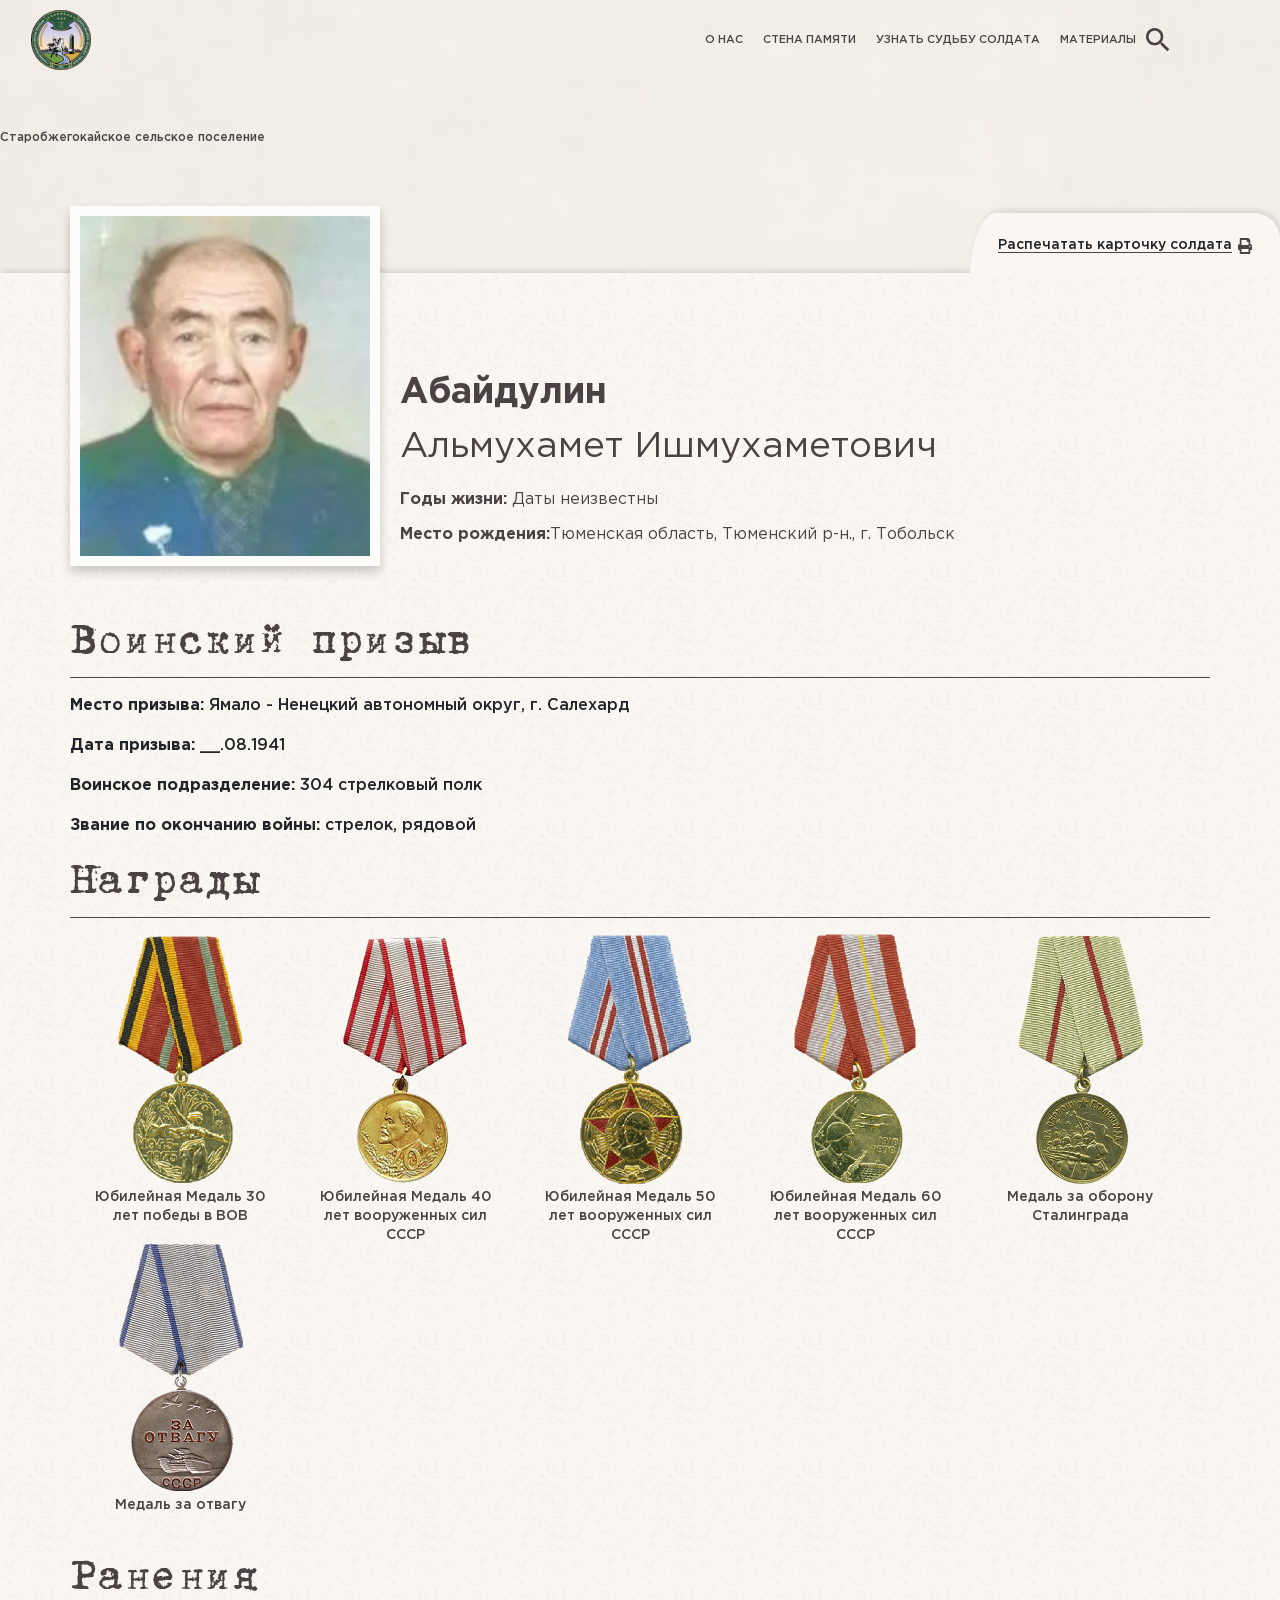
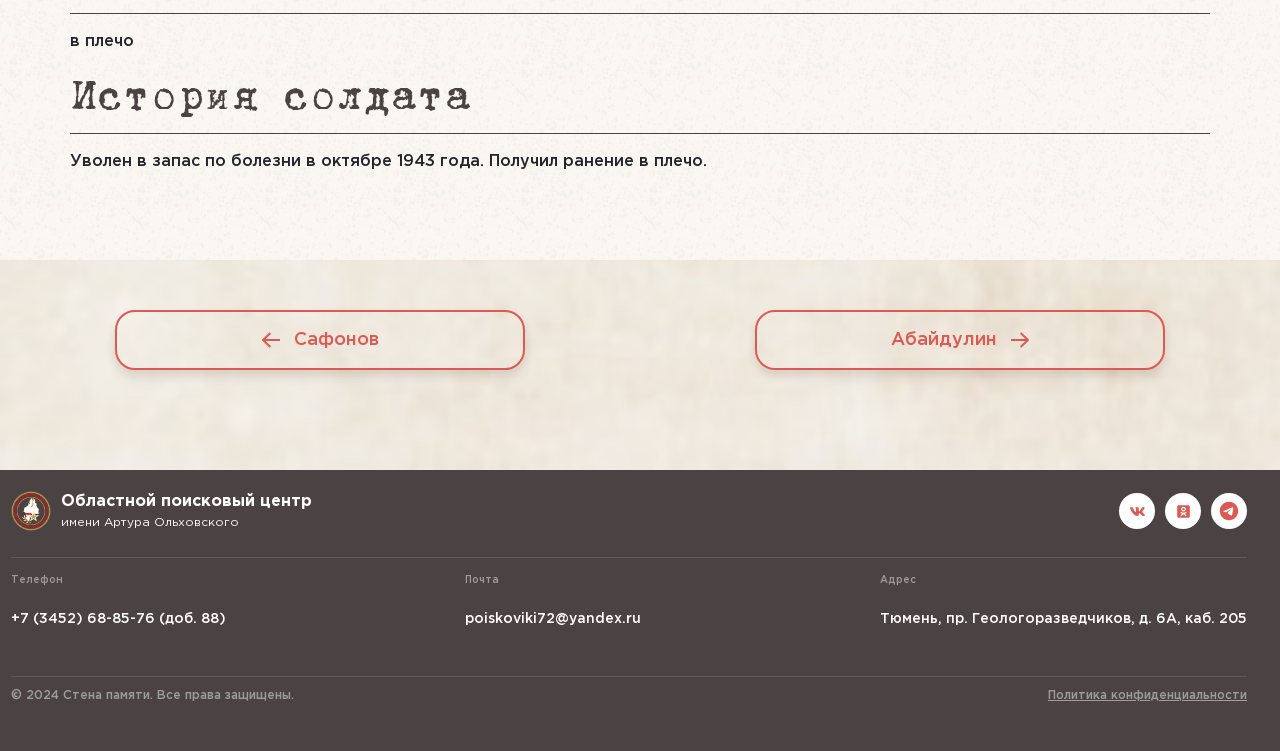
==== card-page.html @ 018772bf "initial deploy" ====
<!DOCTYPE html>
<html class="no-js" lang="ru">
  <head>
    <meta charset="utf-8" />
    <meta
      name="viewport"
      content="width=device-width,initial-scale=1,maximum-scale=1,user-scalable=no"
    />
    <meta http-equiv="X-UA-Compatible" content="IE=edge,chrome=1" />
    <meta name="apple-mobile-web-app-capable" content="yes" />
    <title>Фотографии участника ВОВ Абайдулин Альмухамет Ишмухаметович</title>

    <link
      href="css/page_c1488d7d4077194996b75b1bf62d54ab_v1.css"
      type="text/css"
      rel="stylesheet"
    />
    <link
      href="css/template_d30ebb7cc8a63ead2b6ced524c36282f_v1.css"
      type="text/css"
      data-template-style="true"
      rel="stylesheet"
    />
    <script src="js/core.js"></script>
    <script src="js/template_77859ab797856cd4edbd5aec236d5476_v1.js"></script>
  </head>
  <body>
    <div class="detail-pers">
      <header class="main-header">
        <div class="container">
          <div class="main-header__container h-100">
            <div class="row d-flex align-items-center h-100 bar-header">
              <a href="/" class="link-logo">
                <div
                  class="logo d-flex justify-content-between align-items-center"
                >
                <img src="images/logo.jpg" alt="" />
                </div>
              </a>

              <div
                class="menu-pads position-relative d-flex align-items-center"
              >
                <div class="mmmenu">
                  <aside class="d-inline-block position-relative menu-item">
                    <a href="#" class="href-menu">О нас</a>

                    <div class="menu-drop">
                      <a href="#" class="menu-drop__item">Направления работы</a>

                      <a href="#" class="menu-drop__item"
                        >История поискового продвижения</a
                      >

                      <a href="#" class="menu-drop__item">Поисковые отряды</a>

                      <a href="#" class="menu-drop__item">Новости</a>

                      <a href="#" class="menu-drop__item">Контакты</a>
                    </div>
                  </aside>

                  <a href="#" class="href-menu selected">Стена памяти</a>

                  <aside class="d-inline-block position-relative menu-item">
                    <a href="#" class="href-menu">узнать судьбу солдата</a>

                    <div class="menu-drop">
                      <a href="#" class="menu-drop__item"
                        >Алгоритм поиска информации</a
                      >

                      <a href="#" class="menu-drop__item"
                        >Оставить заявку на уточнение судьбы</a
                      >

                      <a href="#" class="menu-drop__item">Ресурсы для поиска</a>
                    </div>
                  </aside>

                  <a href="#" class="href-menu">материалы</a>
                </div>

                <div id="title-search">
                  <form action="/search/index.php" class="search">
                    <input
                      id="title-search-input"
                      class="search-input"
                      placeholder="Поиск по сайту..."
                      type="text"
                      name="q"
                      value=""
                      size="40"
                      maxlength="50"
                      autocomplete="off"
                    />

                    <svg
                      width="24"
                      height="24"
                      id="search-svg"
                      viewBox="0 0 24 24"
                      fill="none"
                      xmlns="http://www.w3.org/2000/svg"
                    >
                      <path
                        d="M16.6667 14.6667H15.6133L15.24 14.3067C16.5467 12.7867 17.3333 10.8133 17.3333 8.66667C17.3333 3.88 13.4533 0 8.66667 0C3.88 0 0 3.88 0 8.66667C0 13.4533 3.88 17.3333 8.66667 17.3333C10.8133 17.3333 12.7867 16.5467 14.3067 15.24L14.6667 15.6133V16.6667L21.3333 23.32L23.32 21.3333L16.6667 14.6667ZM8.66667 14.6667C5.34667 14.6667 2.66667 11.9867 2.66667 8.66667C2.66667 5.34667 5.34667 2.66667 8.66667 2.66667C11.9867 2.66667 14.6667 5.34667 14.6667 8.66667C14.6667 11.9867 11.9867 14.6667 8.66667 14.6667Z"
                        fill="#4B4343"
                      ></path>
                    </svg>
                  </form>
                </div>
                <script>
                  $("#search-svg").on("click", function () {
                    setTimeout(function () {
                      if ($("input#title-search-input").hasClass("active")) {
                        $(".mmmenu").css("visibility", "hidden");
                      } else {
                        $(".mmmenu").css("visibility", "visible");
                      }
                      $("input#title-search-input").focus();
                    }, 200);
                  });
                  BX.ready(function () {
                    new JCTitleSearch({
                      AJAX_PAGE: "/photoarchive/",
                      CONTAINER_ID: "title-search",
                      INPUT_ID: "title-search-input",
                      MIN_QUERY_LEN: 2,
                    });
                  });
                </script>

                <button class="navigation__toggle" type="button"></button>
              </div>
            </div>
          </div>

          <ul id="mobile_menu">
            <li class="menu_item menu_item_parent">
              <p class="menu_item_link">
                О нас
                <span class="menu_item_arrow"></span>
              </p>

              <ul class="submenu">
                <li class="menu_item">
                  <a href="#" class="menu_item_link">Направления работы</a>
                </li>

                <li class="menu_item">
                  <a href="#" class="menu_item_link"
                    >История поискового продвижения</a
                  >
                </li>

                <li class="menu_item">
                  <a href="#" class="menu_item_link">Поисковые отряды</a>
                </li>

                <li class="menu_item">
                  <a href="#" class="menu_item_link">Новости</a>
                </li>

                <li class="menu_item">
                  <a href="#" class="menu_item_link">Контакты</a>
                </li>
              </ul>
            </li>

            <li class="menu_item">
              <a href="3" class="menu_item_link">Стена памяти</a>
            </li>

            <li class="menu_item menu_item_parent">
              <p class="menu_item_link">
                узнать судьбу солдата
                <span class="menu_item_arrow"></span>
              </p>

              <ul class="submenu">
                <li class="menu_item">
                  <a href="#" class="menu_item_link"
                    >Алгоритм поиска информации</a
                  >
                </li>

                <li class="menu_item">
                  <a href="#" class="menu_item_link"
                    >Оставить заявку на уточнение судьбы</a
                  >
                </li>

                <li class="menu_item">
                  <a href="#" class="menu_item_link">Ресурсы для поиска</a>
                </li>
              </ul>
            </li>

            <li class="menu_item">
              <a href="#" class="menu_item_link">материалы</a>
            </li>
          </ul>
        </div>
      </header>
      <div class="container">
        <div
          class="bx-breadcrumb"
          itemprop="http://schema.org/breadcrumb"
          itemscope=""
          itemtype="http://schema.org/BreadcrumbList"
        >
          <div
            class="bx-breadcrumb-item"
            id="bx_breadcrumb_0"
            itemprop="itemListElement"
            itemscope=""
            itemtype="http://schema.org/ListItem"
          >
          <span itemprop="name">Старобжегокайское сельское поселение</span>
            <meta itemprop="position" content="1" />
          </div>
      
          <div style="clear: both"></div>
        </div>
      </div>

      <style>
        .detail-pers-list__img {
          -webkit-background-size: cover !important;
          -o-background-size: cover !important;
          background-size: cover !important;
        }
      </style>

      <div class="detail-pers-list">
        <div class="container detail-pers-list__container">
          <div class="detail-pers__tabs" onclick="window.print();">
            <span style="border-bottom: 1px solid #4b4343"
              >Распечатать карточку солдата
            </span>
            &ensp;
            <svg
              width="14"
              height="16"
              viewBox="0 0 14 16"
              fill="none"
              xmlns="http://www.w3.org/2000/svg"
            >
              <path
                d="M12.25 6V2.41406C12.25 2.14875 12.1579 1.89469 11.9938 1.70688L10.7562 0.292812C10.5921 0.105312 10.3696 0 10.1374 0H2.625C2.14184 0 1.75 0.447813 1.75 1V6C0.783398 6 0 6.89531 0 8V11.5C0 11.7762 0.195781 12 0.4375 12H1.75V15C1.75 15.5522 2.14184 16 2.625 16H11.375C11.8582 16 12.25 15.5522 12.25 15V12H13.5625C13.8042 12 14 11.7762 14 11.5V8C14 6.89531 13.2166 6 12.25 6ZM10.5 14H3.5V11H10.5V14ZM10.5 7H3.5V2H8.75V3.5C8.75 3.77625 8.94578 4 9.1875 4H10.5V7ZM11.8125 9.25C11.4502 9.25 11.1562 8.91406 11.1562 8.5C11.1562 8.08562 11.4502 7.75 11.8125 7.75C12.1748 7.75 12.4688 8.08562 12.4688 8.5C12.4688 8.91406 12.1748 9.25 11.8125 9.25Z"
                fill="#4B4343"
              ></path>
            </svg>
          </div>
          <div class="news-detail">
            <div class="d-flex mb-5">
              <div
                class="detail-pers-list__img"
                style="
                  background: url(images/f8ddb30c08d9fbc3a152894c5f798b1ea8da9a01.webp)
                    no-repeat top center/cover;
                  display: block;
                "
              ></div>

              <div class="detail-pers-list__info">
                <span class="detail-pers-list__name">Абайдулин</span><br />
                <span class="detail-pers-list__name2">
                  Альмухамет Ишмухаметович
                </span>
                <p class="detail-pers-list__date mt-3 years-life">
                  <b>Годы жизни:</b>

                  Даты неизвестны
                </p>
                <p class="detail-pers-list__date mt-3 place-birth">
                  <b>Место рождения:</b>Тюменская область, Тюменский р-н., г.
                  Тобольск
                </p>
              </div>
            </div>
            <div id="detail-pers__alb"></div>

            <p class="detail-pers-list__title">Воинский призыв</p>
            <p>
              <b>Место призыва: </b>Ямало - Ненецкий автономный округ, г.
              Салехард
            </p>
            <p><b>Дата призыва: </b>__.08.1941</p>
            <p><b>Воинское подразделение: </b>304 стрелковый полк</p>
            <p><b>Звание по окончанию войны: </b>стрелок, рядовой</p>

            <p data-medal2="" class="detail-pers-list__title">Награды</p>
            <div
              class="detail-pers-list__medal"
              data-medal-name="Юбилейная Медаль 30 лет победы в ВОВ"
              data-medal-xmlid="V_9"
            >
              <div class="b-medal-block">
                <img
                  src="images/V_9.png"
                  alt="Юбилейная Медаль 30 лет победы в ВОВ"
                  title="Юбилейная Медаль 30 лет победы в ВОВ"
                  class="b-medal-image"
                />
              </div>
              <div class="b-medal-title">
                Юбилейная Медаль 30 лет победы в ВОВ
              </div>
            </div>
            <div
              class="detail-pers-list__medal"
              data-medal-name="Юбилейная Медаль 40 лет вооруженных сил СССР"
              data-medal-xmlid="V_11"
            >
              <div class="b-medal-block">
                <img
                  src="images/V_11.png"
                  alt="Юбилейная Медаль 40 лет вооруженных сил СССР"
                  title="Юбилейная Медаль 40 лет вооруженных сил СССР"
                  class="b-medal-image"
                />
              </div>
              <div class="b-medal-title">
                Юбилейная Медаль 40 лет вооруженных сил СССР
              </div>
            </div>
            <div
              class="detail-pers-list__medal"
              data-medal-name="Юбилейная Медаль 50 лет вооруженных сил СССР"
              data-medal-xmlid="V_13"
            >
              <div class="b-medal-block">
                <img
                  src="images/V_13.png"
                  alt="Юбилейная Медаль 50 лет вооруженных сил СССР"
                  title="Юбилейная Медаль 50 лет вооруженных сил СССР"
                  class="b-medal-image"
                />
              </div>
              <div class="b-medal-title">
                Юбилейная Медаль 50 лет вооруженных сил СССР
              </div>
            </div>
            <div
              class="detail-pers-list__medal"
              data-medal-name="Юбилейная Медаль 60 лет вооруженных сил СССР"
              data-medal-xmlid="V_15"
            >
              <div class="b-medal-block">
                <img
                  src="images/V_15.png"
                  alt="Юбилейная Медаль 60 лет вооруженных сил СССР"
                  title="Юбилейная Медаль 60 лет вооруженных сил СССР"
                  class="b-medal-image"
                />
              </div>
              <div class="b-medal-title">
                Юбилейная Медаль 60 лет вооруженных сил СССР
              </div>
            </div>
            <div
              class="detail-pers-list__medal"
              data-medal-name="Медаль за оборону Сталинграда"
              data-medal-xmlid="V_35"
            >
              <div class="b-medal-block">
                <img
                  src="images/V_35.png"
                  alt="Медаль за оборону Сталинграда"
                  title="Медаль за оборону Сталинграда"
                  class="b-medal-image"
                />
              </div>
              <div class="b-medal-title">Медаль за оборону Сталинграда</div>
            </div>
            <div
              class="detail-pers-list__medal"
              data-medal-name="Медаль за отвагу"
              data-medal-xmlid="V_40"
            >
              <div class="b-medal-block">
                <img
                  src="images/V_40.png"
                  alt="Медаль за отвагу"
                  title="Медаль за отвагу"
                  class="b-medal-image"
                />
              </div>
              <div class="b-medal-title">Медаль за отвагу</div>
            </div>

            <p class="detail-pers-list__title">Ранения</p>
            <p>в плечо</p>

            <p class="detail-pers-list__title">История солдата</p>
            <p>
              Уволен в запас по болезни в октябре 1943 года. Получил ранение в
              плечо.
            </p>
          </div>
        </div>
      </div>

      <div class="container arrow">
        <div class="d-flex justify-content-around arrow-wrapper">
          <a href="#" class="detail-pers__nav">
            <svg
              width="18"
              height="16"
              viewBox="0 0 18 16"
              fill="none"
              xmlns="http://www.w3.org/2000/svg"
            >
              <path
                d="M1 8.00577L0.312674 8.73212C0.113182 8.54335 0.000112534 8.28083 0 8.00618C-0.000112534 7.73153 0.11274 7.46893 0.312075 7.27999L1 8.00577ZM0.312075 7.27999L7.70338 0.274218L9.07923 1.72578L1.68793 8.73155L0.312075 7.27999ZM1.68733 7.27942L9.07863 14.2737L7.70398 15.7263L0.312674 8.73212L1.68733 7.27942ZM0.99966 7.00577L17.9997 7L18.0003 9L1.00034 9.00577L0.99966 7.00577Z"
                fill="#DC5A52"
              ></path>
            </svg>
            &ensp; Сафонов
          </a>
          <a href="#" class="detail-pers__nav">
            Абайдулин &ensp;
            <svg
              width="18"
              height="16"
              viewBox="0 0 18 16"
              fill="none"
              xmlns="http://www.w3.org/2000/svg"
            >
              <path
                d="M17 8.00577L17.6873 8.73212C17.8868 8.54335 17.9999 8.28083 18 8.00618C18.0001 7.73153 17.8873 7.46893 17.6879 7.27999L17 8.00577ZM17.6879 7.27999L10.2966 0.274218L8.92077 1.72578L16.3121 8.73155L17.6879 7.27999ZM16.3127 7.27942L8.92137 14.2737L10.296 15.7263L17.6873 8.73212L16.3127 7.27942ZM17.0003 7.00577L0.000339508 7L-0.000339508 9L16.9997 9.00577L17.0003 7.00577Z"
                fill="#DC5A52"
              ></path>
            </svg>
          </a>
        </div>
      </div>
    </div>

    <footer>
      <div class="footer__container">
        <div class="footer__top">
          <div class="footer__logo">
            <img src="images/logo_1.png" alt="Логотип" />
            <div class="footer__logo-text">
              <p class="footer__logo-title">Областной поисковый центр</p>
              <p class="footer__logo-subtitle">имени Артура Ольховского</p>
            </div>
          </div>
          <div class="footer__social">
            <div class="footer__social-item">
              <a href="#" target="_blank" class="social-link">
                <svg
                  width="15"
                  height="9"
                  viewBox="0 0 15 9"
                  fill="none"
                  xmlns="http://www.w3.org/2000/svg"
                >
                  <path
                    d="M12.4469 5.1425C12.2044 4.83625 12.2737 4.7 12.4469 4.42625C12.45 4.42313 14.4519 1.65688 14.6581 0.71875L14.6594 0.718125C14.7619 0.37625 14.6594 0.125 14.1637 0.125H12.5237C12.1062 0.125 11.9137 0.340625 11.8106 0.581875C11.8106 0.581875 10.9756 2.58063 9.79437 3.87625C9.41312 4.25063 9.23687 4.37063 9.02874 4.37063C8.92624 4.37063 8.76687 4.25063 8.76687 3.90875V0.718125C8.76687 0.308125 8.64999 0.125 8.30437 0.125H5.72562C5.46374 0.125 5.30812 0.31625 5.30812 0.494375C5.30812 0.883125 5.89874 0.9725 5.95999 2.06625V4.43938C5.95999 4.95938 5.86562 5.055 5.65624 5.055C5.09874 5.055 3.74562 3.04813 2.94374 0.75125C2.78187 0.305625 2.62374 0.125625 2.20312 0.125625H0.562492C0.0943673 0.125625 -7.62939e-06 0.34125 -7.62939e-06 0.5825C-7.62939e-06 1.00875 0.557492 3.12813 2.59249 5.92813C3.94874 7.83938 5.85874 8.875 7.59624 8.875C8.64062 8.875 8.76812 8.645 8.76812 8.24938C8.76812 6.42313 8.67374 6.25063 9.19687 6.25063C9.43937 6.25063 9.85687 6.37063 10.8319 7.2925C11.9462 8.38563 12.1294 8.875 12.7531 8.875H14.3931C14.8606 8.875 15.0975 8.645 14.9612 8.19125C14.6494 7.23688 12.5419 5.27375 12.4469 5.1425Z"
                    fill="#DC5A52"
                  ></path>
                </svg>
              </a>
            </div>
            <div class="footer__social-item">
              <a href="#" target="_blank" class="social-link">
                <svg
                  xmlns="http://www.w3.org/2000/svg"
                  viewBox="0 0 50 50"
                  width="15px"
                  height="15px"
                >
                  <path
                    d="M 9 4 C 6.24 4 4 6.24 4 9 L 4 41 C 4 43.76 6.24 46 9 46 L 41 46 C 43.76 46 46 43.76 46 41 L 46 9 C 46 6.24 43.76 4 41 4 L 9 4 z M 25 9 C 29.42 9 33 12.58 33 17 C 33 21.42 29.42 25 25 25 C 20.58 25 17 21.42 17 17 C 17 12.58 20.58 9 25 9 z M 25 13 A 4 4 0 0 0 21 17 A 4 4 0 0 0 25 21 A 4 4 0 0 0 29 17 A 4 4 0 0 0 25 13 z M 33 26.490234 C 33.63 26.490234 34.250625 26.789609 34.640625 27.349609 C 35.270625 28.249609 35.050625 29.500859 34.140625 30.130859 C 32.640625 31.180859 30.99 31.939922 29.25 32.419922 L 34.410156 37.589844 C 35.200156 38.369844 35.200156 39.630156 34.410156 40.410156 C 34.020156 40.800156 33.51 41 33 41 C 32.49 41 31.979844 40.800156 31.589844 40.410156 L 25 33.830078 L 18.410156 40.410156 C 18.020156 40.800156 17.51 41 17 41 C 16.49 41 15.979844 40.800156 15.589844 40.410156 C 14.799844 39.630156 14.799844 38.369844 15.589844 37.589844 L 20.75 32.419922 C 19.02 31.939922 17.369141 31.190625 15.869141 30.140625 C 14.969141 29.510625 14.739141 28.269375 15.369141 27.359375 C 15.759141 26.799375 16.379531 26.5 17.019531 26.5 C 17.409531 26.5 17.810156 26.619375 18.160156 26.859375 C 20.170156 28.259375 22.54 29 25 29 C 27.47 29 29.839375 28.259609 31.859375 26.849609 C 32.199375 26.609609 32.6 26.490234 33 26.490234 z"
                    fill="#DC5A52"
                  ></path>
                </svg>
              </a>
            </div>
            <div class="footer__social-item">
              <a href="3" target="_blank" class="social-link">
                <svg
                  xmlns="http://www.w3.org/2000/svg"
                  viewBox="0 0 50 50"
                  width="20px"
                  height="20px"
                >
                  <path
                    d="M25,2c12.703,0,23,10.297,23,23S37.703,48,25,48S2,37.703,2,25S12.297,2,25,2z M32.934,34.375	c0.423-1.298,2.405-14.234,2.65-16.783c0.074-0.772-0.17-1.285-0.648-1.514c-0.578-0.278-1.434-0.139-2.427,0.219	c-1.362,0.491-18.774,7.884-19.78,8.312c-0.954,0.405-1.856,0.847-1.856,1.487c0,0.45,0.267,0.703,1.003,0.966	c0.766,0.273,2.695,0.858,3.834,1.172c1.097,0.303,2.346,0.04,3.046-0.395c0.742-0.461,9.305-6.191,9.92-6.693	c0.614-0.502,1.104,0.141,0.602,0.644c-0.502,0.502-6.38,6.207-7.155,6.997c-0.941,0.959-0.273,1.953,0.358,2.351	c0.721,0.454,5.906,3.932,6.687,4.49c0.781,0.558,1.573,0.811,2.298,0.811C32.191,36.439,32.573,35.484,32.934,34.375z"
                    fill="#DC5A52"
                  ></path>
                </svg>
              </a>
            </div>
          </div>
        </div>

        <!-- Средняя строка -->
        <div class="footer__middle">
          <div class="footer__contact">
            <p class="footer__contact-title">Телефон</p>
            <p class="footer__contact-text">
              <a href="tel:+73452688576">+7 (3452) 68-85-76 (доб. 88)</a>
            </p>
          </div>
          <div class="footer__contact">
            <p class="footer__contact-title">Почта</p>
            <p class="footer__contact-text">
              <a href="mailto:poiskoviki72@yandex.ru">poiskoviki72@yandex.ru</a>
            </p>
          </div>
          <div class="footer__contact">
            <p class="footer__contact-title">Адрес</p>
            <p class="footer__contact-text">
              <a target="_blank" href="#"
                >Тюмень, пр. Геологоразведчиков, д. 6А, каб. 205</a
              >
            </p>
          </div>
        </div>

        <div class="footer__bottom">
          <p class="footer__bottom-item">
            © 2024 Стена памяти. Все права защищены.
          </p>
          <p class="footer__bottom-item">
            <a target="_blank" href="#">Политика конфиденциальности</a>
          </p>
        </div>
      </div>
    </footer>

    <script src="js/bootstrap-datetimepicker.js" charset="UTF-8"></script>
    <script src="js/lightgallery.min.js"></script>
    <script src="js/main.js"></script>
  </body>
</html>
---- css/page_c1488d7d4077194996b75b1bf62d54ab_v1.css ----
/* Start:/local/templates/ECHO-COMPANY/components/bitrix/breadcrumb/bread/style.css?1715795482730*/
.bx-breadcrumb {
	margin: 10px 0;
}
.bx-breadcrumb i {
	color: #b5bdc2;
	line-height: 13px;
	font-size: 12px;
	vertical-align: middle;
	margin-right: 5px;
}
.bx-breadcrumb .bx-breadcrumb-item {
	float: left;
	margin-bottom: 10px;
	white-space: nowrap;
	line-height: 13px;
	vertical-align: middle;
	margin-right: 10px;
}
.bx-breadcrumb .bx-breadcrumb-item span {
	font-size: 8px;
	line-height: 11px;
	color: #4B4343;
}

@media (min-width: 375px) {
	.bx-breadcrumb .bx-breadcrumb-item span {
		font-size: 10px;
	}
}

@media (min-width: 420px) {
	.bx-breadcrumb .bx-breadcrumb-item span {
		font-size: 12px;
	}
}

.bx-breadcrumb .bx-breadcrumb-item a {border-bottom: 1px solid #000000;}
.bx-breadcrumb .bx-breadcrumb-item a:hover {}

/* End */


/* Start:/local/templates/ECHO-COMPANY/components/bitrix/news.detail/detailphoto/style.css?17455997035082*/
.detail-pers-list {
	background-color: #FDFCFA!important;
	padding-top: 0px !important;
}

.detail-pers-list__img {
		min-width: 120px;
		height: 140px;
		margin-top: -54px;
		margin-right: 20px;
	}

.detail-pers-list__container {
	padding-top: 30px !important;
}

.detail-pers-list__date {
	font-weight: 400;
	font-size: 14px;
	line-height: 19px;
	color: #4B4343;
	/*margin-left: -140px;*/
}
.detail-pers-list__gal_img {
	height: 150px;
	object-fit: cover;
	margin-right: 20px;
	margin-bottom: 15px;
}

.detail-pers-list__name,
.detail-pers-list__name2{
	font-size: 18px;
	line-height: 27px;
}

.detail-pers-list__title {
	font-family: 'B52';
	font-size: 48px;
	line-height: 60px;
	color: #4B4343;
	/*margin-top: 70px;*/
	padding-bottom: 3px;
	border-bottom: 1px solid #4B4343;
}

.detail-pers-list__medal {
	display: inline-block;
	width: 190px;
	margin: 0 15px;
	font-size: 14px;
	line-height: 19px;
	text-align: center;
	color: #4B4343;
}

.detail-pers__tabs {
	position: absolute;
	right: 310px;
	top: -60px;
	background: #FBF6F2;
	box-shadow: 2px -3px 5px rgba(0, 0, 0, 0.1);
	width: 310px;
	height: 60px;
	border-radius: 30px/75px 30px 0 0;
	display: flex;
	justify-content: center;
	align-items: center;
	font-size: 14px;
	line-height: 13px;
	cursor: pointer;
}

.detail-pers__tabs:first-child {
	right: 0;
}
.detail-pers__tabs:hover span {
	border-bottom: none!important;
}

.detail-pers__nav {
	width: 100%;
	max-width: 410px;
	height: 60px;
	border: 2px solid #DC5A52;
	box-sizing: border-box;
	box-shadow: 0px 6px 10px rgba(80, 52, 41, 0.15);

	font-size: 18px;
	line-height: 17px;
	color: #DC5A52;

	display: flex;
	justify-content: center;
	align-items: center;

	margin-top: 50px;
}

.detail-pers__nav:hover {
	background-color: #FFFFFF55;
}

.detail-pers__tabs span {
	display: none;
}

.b-medal-title {
	height: 57px;
	display: grid;
	padding: 3px;
}
img.b-medal-image {
	max-width: 125px;
}

@media(max-width: 320px) {
	.detail-pers-list__img {
		width: 160px;
		height: auto;
	}
}

@media (min-width: 375px) {
	.detail-pers-list__name2 {
		/*margin-bottom: 35px;*/
		display: block;
	}
}

@media(max-width: 375px) {

	.detail-pers-list {
		position: relative;
	}
	.detail-pers-list__date {
		position: absolute;
		left: 15px;
		right: 15px;
	}
	.place-birth {
		padding: 20px 0;
	}

	.detail-pers-list .mb-5 {
		flex-direction: column;
	}
	.detail-pers-list__img {
		width: 100px;
		margin-bottom: 20px;
	}
	.detail-pers-list .mb-5 {
		margin-bottom: 100px !important;
	}
}

@media (max-width:380px) {
	#detail-pers__alb .detail-pers-list__gal_img {
		max-width: 250px;
	}
}

@media (max-width: 520px) {
	.detail-pers-list {
		padding-left: 0px !important;
	}
}

@media (max-width: 767px) {
	.detail-pers__tabs {
		padding-right: 10px;
	}
	.detail-pers-list__img {
		min-width: 157px;
		height: 194px;
	}
}

@media (max-width: 768px) {
	.detail-pers-list {
		padding: 20px 0;
	}
	.detail-pers-list {
		margin: 60px auto 0;
	}
	.detail-pers-list__title {
		font-size: 33px;
		/*line-height: 18px;*/
	}
	.arrow-wrapper {
		display: flex;
		flex-direction: column;
		align-items: center;
	}

}

@media (min-width: 768px) {
	.detail-pers-list__img {
		width: 221px;
		height: 256px;
		margin-top: -120px;
		border: 10px solid #FDFCFA;
		box-shadow: 0px 6px 10px rgba(0, 0, 0, 0.2);
		object-fit: cover;
	}
	.detail-pers-list__container {
		padding-top: 38px!important;
	}

	.detail-pers-list__gal_img {
		box-shadow: 0px 6px 10px rgba(0, 0, 0, 0.2);
	}

	.detail-pers-list__name2 {
		display: inline;
	}

	.detail-pers-list__date{
		margin-left: 0px;
	}

	.detail-pers__tabs {
		position: absolute;
		right: 227px;
		top: -60px;
		background: #FBF6F2;
		box-shadow: 2px -3px 5px rgba(0, 0, 0, 0.1);
		width: 225px;
		height: 60px;
		border-radius: 30px/75px 30px 0 0;
		display: flex;
		justify-content: center;
		align-items: center;
		font-size: 12px;
		line-height: 13px;
		cursor: pointer;
	}

	.detail-pers__tabs svg {
		width: 11px;
		height: 12px;
	}

	.detail-pers__tabs span {
		display: block;
		font-size: 12px;
	}

	.detail-pers__nav {
		width: 310px;
	}

	.arrow {
		padding: 0px!important;
	}

}

@media (max-width: 992px) {
	.detail-pers__tabs {
		width: 50px;
		top: -40px;
		height: 40px;
		right: 50px;
	}
	.detail-pers__tabs span {
		display: none;
	}
}

@media (min-width: 1024px) {
	.detail-pers-list__img {
		width: 310px;
		height: 360px;
		margin-top: -160px;
	}
	.detail-pers-list__container {
		padding-top: 93px !important;
	}

	.detail-pers-list__name {
		font-weight: bold;
		font-size: 36px;
		line-height: 54px;;
		color: #4B4343;
	}

	.detail-pers-list__name2 {
		font-weight: 400;
		font-size: 36px;
		line-height: 54px;
		color: #4B4343;
	}

	.detail-pers-list__date {
		font-size: 16px;
	}

	.detail-pers__tabs {
		right: 310px;
		width: 310px;
		height: 65px;
	}

	.detail-pers__tabs span {
		font-size: 14px;
	}

	.detail-pers__tabs svg {
		width: 14px;
		height: 16px;
	}

	.detail-pers__nav {
		width: 410px;
		border-radius: 20px;
	}
}

@media (max-width: 1365px) {

	.detail-pers-list {
		padding: 70px 0;
	}
}
















/* End */
/* /local/templates/ECHO-COMPANY/components/bitrix/breadcrumb/bread/style.css?1715795482730 */
/* /local/templates/ECHO-COMPANY/components/bitrix/news.detail/detailphoto/style.css?17455997035082 */
---- css/template_d30ebb7cc8a63ead2b6ced524c36282f_v1.css ----
/* Start:/local/templates/ECHO-COMPANY/css/bootstrap.min.css?1715795482140824*/
/*!
 * Bootstrap v4.1.3 (https://getbootstrap.com/)
 * Copyright 2011-2018 The Bootstrap Authors
 * Copyright 2011-2018 Twitter, Inc.
 * Licensed under MIT (https://github.com/twbs/bootstrap/blob/master/LICENSE)
 */:root{--blue:#007bff;--indigo:#6610f2;--purple:#6f42c1;--pink:#e83e8c;--red:#dc3545;--orange:#fd7e14;--yellow:#ffc107;--green:#28a745;--teal:#20c997;--cyan:#17a2b8;--white:#fff;--gray:#6c757d;--gray-dark:#343a40;--primary:#007bff;--secondary:#6c757d;--success:#28a745;--info:#17a2b8;--warning:#ffc107;--danger:#dc3545;--light:#f8f9fa;--dark:#343a40;--breakpoint-xs:0;--breakpoint-sm:576px;--breakpoint-md:768px;--breakpoint-lg:992px;--breakpoint-xl:1200px;--font-family-sans-serif:-apple-system,BlinkMacSystemFont,"Segoe UI",Roboto,"Helvetica Neue",Arial,sans-serif,"Apple Color Emoji","Segoe UI Emoji","Segoe UI Symbol","Noto Color Emoji";--font-family-monospace:SFMono-Regular,Menlo,Monaco,Consolas,"Liberation Mono","Courier New",monospace}*,::after,::before{box-sizing:border-box}html{font-family:sans-serif;line-height:1.15;-webkit-text-size-adjust:100%;-ms-text-size-adjust:100%;-ms-overflow-style:scrollbar;-webkit-tap-highlight-color:transparent}@-ms-viewport{width:device-width}article,aside,figcaption,figure,footer,header,hgroup,main,nav,section{display:block}body{margin:0;font-family:-apple-system,BlinkMacSystemFont,"Segoe UI",Roboto,"Helvetica Neue",Arial,sans-serif,"Apple Color Emoji","Segoe UI Emoji","Segoe UI Symbol","Noto Color Emoji";font-size:1rem;font-weight:400;line-height:1.5;color:#212529;text-align:left;background-color:#fff}[tabindex="-1"]:focus{outline:0!important}hr{box-sizing:content-box;height:0;overflow:visible}h1,h2,h3,h4,h5,h6{margin-top:0;margin-bottom:.5rem}p{margin-top:0;margin-bottom:1rem}abbr[data-original-title],abbr[title]{text-decoration:underline;-webkit-text-decoration:underline dotted;text-decoration:underline dotted;cursor:help;border-bottom:0}address{margin-bottom:1rem;font-style:normal;line-height:inherit}dl,ol,ul{margin-top:0;margin-bottom:1rem}ol ol,ol ul,ul ol,ul ul{margin-bottom:0}dt{font-weight:700}dd{margin-bottom:.5rem;margin-left:0}blockquote{margin:0 0 1rem}dfn{font-style:italic}b,strong{font-weight:bolder}small{font-size:80%}sub,sup{position:relative;font-size:75%;line-height:0;vertical-align:baseline}sub{bottom:-.25em}sup{top:-.5em}a{color:#007bff;text-decoration:none;background-color:transparent;-webkit-text-decoration-skip:objects}a:hover{}a:not([href]):not([tabindex]){color:inherit;text-decoration:none}a:not([href]):not([tabindex]):focus,a:not([href]):not([tabindex]):hover{color:inherit;text-decoration:none}a:not([href]):not([tabindex]):focus{outline:0}code,kbd,pre,samp{font-family:SFMono-Regular,Menlo,Monaco,Consolas,"Liberation Mono","Courier New",monospace;font-size:1em}pre{margin-top:0;margin-bottom:1rem;overflow:auto;-ms-overflow-style:scrollbar}figure{margin:0 0 1rem}img{vertical-align:middle;border-style:none}svg{overflow:hidden;vertical-align:middle}table{border-collapse:collapse}caption{padding-top:.75rem;padding-bottom:.75rem;color:#6c757d;text-align:left;caption-side:bottom}th{text-align:inherit}label{display:inline-block;margin-bottom:.5rem}button{border-radius:0}button:focus{outline:1px dotted;outline:5px auto -webkit-focus-ring-color}button,input,optgroup,select,textarea{margin:0;font-family:inherit;font-size:inherit;line-height:inherit}button,input{overflow:visible}button,select{text-transform:none}[type=reset],[type=submit],button,html [type=button]{-webkit-appearance:button}[type=button]::-moz-focus-inner,[type=reset]::-moz-focus-inner,[type=submit]::-moz-focus-inner,button::-moz-focus-inner{padding:0;border-style:none}input[type=checkbox],input[type=radio]{box-sizing:border-box;padding:0}input[type=date],input[type=datetime-local],input[type=month],input[type=time]{-webkit-appearance:listbox}textarea{overflow:auto;resize:vertical}fieldset{min-width:0;padding:0;margin:0;border:0}legend{display:block;width:100%;max-width:100%;padding:0;margin-bottom:.5rem;font-size:1.5rem;line-height:inherit;color:inherit;white-space:normal}progress{vertical-align:baseline}[type=number]::-webkit-inner-spin-button,[type=number]::-webkit-outer-spin-button{height:auto}[type=search]{outline-offset:-2px;-webkit-appearance:none}[type=search]::-webkit-search-cancel-button,[type=search]::-webkit-search-decoration{-webkit-appearance:none}::-webkit-file-upload-button{font:inherit;-webkit-appearance:button}output{display:inline-block}summary{display:list-item;cursor:pointer}template{display:none}[hidden]{display:none!important}.h1,.h2,.h3,.h4,.h5,.h6,h1,h2,h3,h4,h5,h6{margin-bottom:.5rem;font-family:inherit;font-weight:500;line-height:1.2;color:inherit}.h1,h1{font-size:2.5rem}.h2,h2{font-size:2rem}.h3,h3{font-size:1.75rem}.h4,h4{font-size:1.5rem}.h5,h5{font-size:1.25rem}.h6,h6{font-size:1rem}.lead{font-size:1.25rem;font-weight:300}.display-1{font-size:6rem;font-weight:300;line-height:1.2}.display-2{font-size:5.5rem;font-weight:300;line-height:1.2}.display-3{font-size:4.5rem;font-weight:300;line-height:1.2}.display-4{font-size:3.5rem;font-weight:300;line-height:1.2}hr{margin-top:1rem;margin-bottom:1rem;border:0;border-top:1px solid rgba(0,0,0,.1)}.small,small{font-size:80%;font-weight:400}.mark,mark{padding:.2em;background-color:#fcf8e3}.list-unstyled{padding-left:0;list-style:none}.list-inline{padding-left:0;list-style:none}.list-inline-item{display:inline-block}.list-inline-item:not(:last-child){margin-right:.5rem}.initialism{font-size:90%;text-transform:uppercase}.blockquote{margin-bottom:1rem;font-size:1.25rem}.blockquote-footer{display:block;font-size:80%;color:#6c757d}.blockquote-footer::before{content:"\2014 \00A0"}.img-fluid{max-width:100%;height:auto}.img-thumbnail{padding:.25rem;background-color:#fff;border:1px solid #dee2e6;border-radius:.25rem;max-width:100%;height:auto}.figure{display:inline-block}.figure-img{margin-bottom:.5rem;line-height:1}.figure-caption{font-size:90%;color:#6c757d}code{font-size:87.5%;color:#e83e8c;word-break:break-word}a>code{color:inherit}kbd{padding:.2rem .4rem;font-size:87.5%;color:#fff;background-color:#212529;border-radius:.2rem}kbd kbd{padding:0;font-size:100%;font-weight:700}pre{display:block;font-size:87.5%;color:#212529}pre code{font-size:inherit;color:inherit;word-break:normal}.pre-scrollable{max-height:340px;overflow-y:scroll}.container{width:100%;margin-right:auto;margin-left:auto}@media (min-width:576px){.container{max-width:540px}}@media (min-width:768px){.container{max-width:720px}}@media (min-width:992px){.container{max-width:960px}}@media (min-width:1200px){.container{max-width:1280px}}.container-fluid{width:100%;padding-right:15px;padding-left:15px;margin-right:auto;margin-left:auto}.row{display:-ms-flexbox;display:flex;-ms-flex-wrap:wrap;flex-wrap:wrap;}.no-gutters{margin-right:0;margin-left:0}.no-gutters>.col,.no-gutters>[class*=col-]{padding-right:0;padding-left:0}.col,.col-1,.col-10,.col-11,.col-12,.col-2,.col-3,.col-4,.col-5,.col-6,.col-7,.col-8,.col-9,.col-auto,.col-lg,.col-lg-1,.col-lg-10,.col-lg-11,.col-lg-12,.col-lg-2,.col-lg-3,.col-lg-4,.col-lg-5,.col-lg-6,.col-lg-7,.col-lg-8,.col-lg-9,.col-lg-auto,.col-md,.col-md-1,.col-md-10,.col-md-11,.col-md-12,.col-md-2,.col-md-3,.col-md-4,.col-md-5,.col-md-6,.col-md-7,.col-md-8,.col-md-9,.col-md-auto,.col-sm,.col-sm-1,.col-sm-10,.col-sm-11,.col-sm-12,.col-sm-2,.col-sm-3,.col-sm-4,.col-sm-5,.col-sm-6,.col-sm-7,.col-sm-8,.col-sm-9,.col-sm-auto,.col-xl,.col-xl-1,.col-xl-10,.col-xl-11,.col-xl-12,.col-xl-2,.col-xl-3,.col-xl-4,.col-xl-5,.col-xl-6,.col-xl-7,.col-xl-8,.col-xl-9,.col-xl-auto{position:relative;width:100%;min-height:1px;padding-right:15px;padding-left:15px}.col{-ms-flex-preferred-size:0;flex-basis:0;-ms-flex-positive:1;flex-grow:1;max-width:100%}.col-auto{-ms-flex:0 0 auto;flex:0 0 auto;width:auto;max-width:none}.col-1{-ms-flex:0 0 8.333333%;flex:0 0 8.333333%;max-width:8.333333%}.col-2{-ms-flex:0 0 16.666667%;flex:0 0 16.666667%;max-width:16.666667%}.col-3{-ms-flex:0 0 25%;flex:0 0 25%;max-width:25%}.col-4{-ms-flex:0 0 33.333333%;flex:0 0 33.333333%;max-width:33.333333%}.col-5{-ms-flex:0 0 41.666667%;flex:0 0 41.666667%;max-width:41.666667%}.col-6{-ms-flex:0 0 50%;flex:0 0 50%;max-width:50%}.col-7{-ms-flex:0 0 58.333333%;flex:0 0 58.333333%;max-width:58.333333%}.col-8{-ms-flex:0 0 66.666667%;flex:0 0 66.666667%;max-width:66.666667%}.col-9{-ms-flex:0 0 75%;flex:0 0 75%;max-width:75%}.col-10{-ms-flex:0 0 83.333333%;flex:0 0 83.333333%;max-width:83.333333%}.col-11{-ms-flex:0 0 91.666667%;flex:0 0 91.666667%;max-width:91.666667%}.col-12{-ms-flex:0 0 100%;flex:0 0 100%;max-width:100%}.order-first{-ms-flex-order:-1;order:-1}.order-last{-ms-flex-order:13;order:13}.order-0{-ms-flex-order:0;order:0}.order-1{-ms-flex-order:1;order:1}.order-2{-ms-flex-order:2;order:2}.order-3{-ms-flex-order:3;order:3}.order-4{-ms-flex-order:4;order:4}.order-5{-ms-flex-order:5;order:5}.order-6{-ms-flex-order:6;order:6}.order-7{-ms-flex-order:7;order:7}.order-8{-ms-flex-order:8;order:8}.order-9{-ms-flex-order:9;order:9}.order-10{-ms-flex-order:10;order:10}.order-11{-ms-flex-order:11;order:11}.order-12{-ms-flex-order:12;order:12}.offset-1{margin-left:8.333333%}.offset-2{margin-left:16.666667%}.offset-3{margin-left:25%}.offset-4{margin-left:33.333333%}.offset-5{margin-left:41.666667%}.offset-6{margin-left:50%}.offset-7{margin-left:58.333333%}.offset-8{margin-left:66.666667%}.offset-9{margin-left:75%}.offset-10{margin-left:83.333333%}.offset-11{margin-left:91.666667%}@media (min-width:576px){.col-sm{-ms-flex-preferred-size:0;flex-basis:0;-ms-flex-positive:1;flex-grow:1;max-width:100%}.col-sm-auto{-ms-flex:0 0 auto;flex:0 0 auto;width:auto;max-width:none}.col-sm-1{-ms-flex:0 0 8.333333%;flex:0 0 8.333333%;max-width:8.333333%}.col-sm-2{-ms-flex:0 0 16.666667%;flex:0 0 16.666667%;max-width:16.666667%}.col-sm-3{-ms-flex:0 0 25%;flex:0 0 25%;max-width:25%}.col-sm-4{-ms-flex:0 0 33.333333%;flex:0 0 33.333333%;max-width:33.333333%}.col-sm-5{-ms-flex:0 0 41.666667%;flex:0 0 41.666667%;max-width:41.666667%}.col-sm-6{-ms-flex:0 0 50%;flex:0 0 50%;max-width:50%}.col-sm-7{-ms-flex:0 0 58.333333%;flex:0 0 58.333333%;max-width:58.333333%}.col-sm-8{-ms-flex:0 0 66.666667%;flex:0 0 66.666667%;max-width:66.666667%}.col-sm-9{-ms-flex:0 0 75%;flex:0 0 75%;max-width:75%}.col-sm-10{-ms-flex:0 0 83.333333%;flex:0 0 83.333333%;max-width:83.333333%}.col-sm-11{-ms-flex:0 0 91.666667%;flex:0 0 91.666667%;max-width:91.666667%}.col-sm-12{-ms-flex:0 0 100%;flex:0 0 100%;max-width:100%}.order-sm-first{-ms-flex-order:-1;order:-1}.order-sm-last{-ms-flex-order:13;order:13}.order-sm-0{-ms-flex-order:0;order:0}.order-sm-1{-ms-flex-order:1;order:1}.order-sm-2{-ms-flex-order:2;order:2}.order-sm-3{-ms-flex-order:3;order:3}.order-sm-4{-ms-flex-order:4;order:4}.order-sm-5{-ms-flex-order:5;order:5}.order-sm-6{-ms-flex-order:6;order:6}.order-sm-7{-ms-flex-order:7;order:7}.order-sm-8{-ms-flex-order:8;order:8}.order-sm-9{-ms-flex-order:9;order:9}.order-sm-10{-ms-flex-order:10;order:10}.order-sm-11{-ms-flex-order:11;order:11}.order-sm-12{-ms-flex-order:12;order:12}.offset-sm-0{margin-left:0}.offset-sm-1{margin-left:8.333333%}.offset-sm-2{margin-left:16.666667%}.offset-sm-3{margin-left:25%}.offset-sm-4{margin-left:33.333333%}.offset-sm-5{margin-left:41.666667%}.offset-sm-6{margin-left:50%}.offset-sm-7{margin-left:58.333333%}.offset-sm-8{margin-left:66.666667%}.offset-sm-9{margin-left:75%}.offset-sm-10{margin-left:83.333333%}.offset-sm-11{margin-left:91.666667%}}@media (min-width:768px){.col-md{-ms-flex-preferred-size:0;flex-basis:0;-ms-flex-positive:1;flex-grow:1;max-width:100%}.col-md-auto{-ms-flex:0 0 auto;flex:0 0 auto;width:auto;max-width:none}.col-md-1{-ms-flex:0 0 8.333333%;flex:0 0 8.333333%;max-width:8.333333%}.col-md-2{-ms-flex:0 0 16.666667%;flex:0 0 16.666667%;max-width:16.666667%}.col-md-3{-ms-flex:0 0 25%;flex:0 0 25%;max-width:25%}.col-md-4{-ms-flex:0 0 33.333333%;flex:0 0 33.333333%;max-width:33.333333%}.col-md-5{-ms-flex:0 0 41.666667%;flex:0 0 41.666667%;max-width:41.666667%}.col-md-6{-ms-flex:0 0 50%;flex:0 0 50%;max-width:50%}.col-md-7{-ms-flex:0 0 58.333333%;flex:0 0 58.333333%;max-width:58.333333%}.col-md-8{-ms-flex:0 0 66.666667%;flex:0 0 66.666667%;max-width:66.666667%}.col-md-9{-ms-flex:0 0 75%;flex:0 0 75%;max-width:75%}.col-md-10{-ms-flex:0 0 83.333333%;flex:0 0 83.333333%;max-width:83.333333%}.col-md-11{-ms-flex:0 0 91.666667%;flex:0 0 91.666667%;max-width:91.666667%}.col-md-12{-ms-flex:0 0 100%;flex:0 0 100%;max-width:100%}.order-md-first{-ms-flex-order:-1;order:-1}.order-md-last{-ms-flex-order:13;order:13}.order-md-0{-ms-flex-order:0;order:0}.order-md-1{-ms-flex-order:1;order:1}.order-md-2{-ms-flex-order:2;order:2}.order-md-3{-ms-flex-order:3;order:3}.order-md-4{-ms-flex-order:4;order:4}.order-md-5{-ms-flex-order:5;order:5}.order-md-6{-ms-flex-order:6;order:6}.order-md-7{-ms-flex-order:7;order:7}.order-md-8{-ms-flex-order:8;order:8}.order-md-9{-ms-flex-order:9;order:9}.order-md-10{-ms-flex-order:10;order:10}.order-md-11{-ms-flex-order:11;order:11}.order-md-12{-ms-flex-order:12;order:12}.offset-md-0{margin-left:0}.offset-md-1{margin-left:8.333333%}.offset-md-2{margin-left:16.666667%}.offset-md-3{margin-left:25%}.offset-md-4{margin-left:33.333333%}.offset-md-5{margin-left:41.666667%}.offset-md-6{margin-left:50%}.offset-md-7{margin-left:58.333333%}.offset-md-8{margin-left:66.666667%}.offset-md-9{margin-left:75%}.offset-md-10{margin-left:83.333333%}.offset-md-11{margin-left:91.666667%}}@media (min-width:992px){.col-lg{-ms-flex-preferred-size:0;flex-basis:0;-ms-flex-positive:1;flex-grow:1;max-width:100%}.col-lg-auto{-ms-flex:0 0 auto;flex:0 0 auto;width:auto;max-width:none}.col-lg-1{-ms-flex:0 0 8.333333%;flex:0 0 8.333333%;max-width:8.333333%}.col-lg-2{-ms-flex:0 0 16.666667%;flex:0 0 16.666667%;max-width:16.666667%}.col-lg-3{-ms-flex:0 0 25%;flex:0 0 25%;max-width:25%}.col-lg-4{-ms-flex:0 0 33.333333%;flex:0 0 33.333333%;max-width:33.333333%}.col-lg-5{-ms-flex:0 0 41.666667%;flex:0 0 41.666667%;max-width:41.666667%}.col-lg-6{-ms-flex:0 0 50%;flex:0 0 50%;max-width:50%}.col-lg-7{-ms-flex:0 0 58.333333%;flex:0 0 58.333333%;max-width:58.333333%}.col-lg-8{-ms-flex:0 0 66.666667%;flex:0 0 66.666667%;max-width:66.666667%}.col-lg-9{-ms-flex:0 0 75%;flex:0 0 75%;max-width:75%}.col-lg-10{-ms-flex:0 0 83.333333%;flex:0 0 83.333333%;max-width:83.333333%}.col-lg-11{-ms-flex:0 0 91.666667%;flex:0 0 91.666667%;max-width:91.666667%}.col-lg-12{-ms-flex:0 0 100%;flex:0 0 100%;max-width:100%}.order-lg-first{-ms-flex-order:-1;order:-1}.order-lg-last{-ms-flex-order:13;order:13}.order-lg-0{-ms-flex-order:0;order:0}.order-lg-1{-ms-flex-order:1;order:1}.order-lg-2{-ms-flex-order:2;order:2}.order-lg-3{-ms-flex-order:3;order:3}.order-lg-4{-ms-flex-order:4;order:4}.order-lg-5{-ms-flex-order:5;order:5}.order-lg-6{-ms-flex-order:6;order:6}.order-lg-7{-ms-flex-order:7;order:7}.order-lg-8{-ms-flex-order:8;order:8}.order-lg-9{-ms-flex-order:9;order:9}.order-lg-10{-ms-flex-order:10;order:10}.order-lg-11{-ms-flex-order:11;order:11}.order-lg-12{-ms-flex-order:12;order:12}.offset-lg-0{margin-left:0}.offset-lg-1{margin-left:8.333333%}.offset-lg-2{margin-left:16.666667%}.offset-lg-3{margin-left:25%}.offset-lg-4{margin-left:33.333333%}.offset-lg-5{margin-left:41.666667%}.offset-lg-6{margin-left:50%}.offset-lg-7{margin-left:58.333333%}.offset-lg-8{margin-left:66.666667%}.offset-lg-9{margin-left:75%}.offset-lg-10{margin-left:83.333333%}.offset-lg-11{margin-left:91.666667%}}@media (min-width:1200px){.col-xl{-ms-flex-preferred-size:0;flex-basis:0;-ms-flex-positive:1;flex-grow:1;max-width:100%}.col-xl-auto{-ms-flex:0 0 auto;flex:0 0 auto;width:auto;max-width:none}.col-xl-1{-ms-flex:0 0 8.333333%;flex:0 0 8.333333%;max-width:8.333333%}.col-xl-2{-ms-flex:0 0 16.666667%;flex:0 0 16.666667%;max-width:16.666667%}.col-xl-3{-ms-flex:0 0 25%;flex:0 0 25%;max-width:25%}.col-xl-4{-ms-flex:0 0 33.333333%;flex:0 0 33.333333%;max-width:33.333333%}.col-xl-5{-ms-flex:0 0 41.666667%;flex:0 0 41.666667%;max-width:41.666667%}.col-xl-6{-ms-flex:0 0 50%;flex:0 0 50%;max-width:50%}.col-xl-7{-ms-flex:0 0 58.333333%;flex:0 0 58.333333%;max-width:58.333333%}.col-xl-8{-ms-flex:0 0 66.666667%;flex:0 0 66.666667%;max-width:66.666667%}.col-xl-9{-ms-flex:0 0 75%;flex:0 0 75%;max-width:75%}.col-xl-10{-ms-flex:0 0 83.333333%;flex:0 0 83.333333%;max-width:83.333333%}.col-xl-11{-ms-flex:0 0 91.666667%;flex:0 0 91.666667%;max-width:91.666667%}.col-xl-12{-ms-flex:0 0 100%;flex:0 0 100%;max-width:100%}.order-xl-first{-ms-flex-order:-1;order:-1}.order-xl-last{-ms-flex-order:13;order:13}.order-xl-0{-ms-flex-order:0;order:0}.order-xl-1{-ms-flex-order:1;order:1}.order-xl-2{-ms-flex-order:2;order:2}.order-xl-3{-ms-flex-order:3;order:3}.order-xl-4{-ms-flex-order:4;order:4}.order-xl-5{-ms-flex-order:5;order:5}.order-xl-6{-ms-flex-order:6;order:6}.order-xl-7{-ms-flex-order:7;order:7}.order-xl-8{-ms-flex-order:8;order:8}.order-xl-9{-ms-flex-order:9;order:9}.order-xl-10{-ms-flex-order:10;order:10}.order-xl-11{-ms-flex-order:11;order:11}.order-xl-12{-ms-flex-order:12;order:12}.offset-xl-0{margin-left:0}.offset-xl-1{margin-left:8.333333%}.offset-xl-2{margin-left:16.666667%}.offset-xl-3{margin-left:25%}.offset-xl-4{margin-left:33.333333%}.offset-xl-5{margin-left:41.666667%}.offset-xl-6{margin-left:50%}.offset-xl-7{margin-left:58.333333%}.offset-xl-8{margin-left:66.666667%}.offset-xl-9{margin-left:75%}.offset-xl-10{margin-left:83.333333%}.offset-xl-11{margin-left:91.666667%}}.table{width:100%;margin-bottom:1rem;background-color:transparent}.table td,.table th{padding:.75rem;vertical-align:top;border-top:1px solid #dee2e6}.table thead th{vertical-align:bottom;border-bottom:2px solid #dee2e6}.table tbody+tbody{border-top:2px solid #dee2e6}.table .table{background-color:#fff}.table-sm td,.table-sm th{padding:.3rem}.table-bordered{border:1px solid #dee2e6}.table-bordered td,.table-bordered th{border:1px solid #dee2e6}.table-bordered thead td,.table-bordered thead th{border-bottom-width:2px}.table-borderless tbody+tbody,.table-borderless td,.table-borderless th,.table-borderless thead th{border:0}.table-striped tbody tr:nth-of-type(odd){background-color:rgba(0,0,0,.05)}.table-hover tbody tr:hover{background-color:rgba(0,0,0,.075)}.table-primary,.table-primary>td,.table-primary>th{background-color:#b8daff}.table-hover .table-primary:hover{background-color:#9fcdff}.table-hover .table-primary:hover>td,.table-hover .table-primary:hover>th{background-color:#9fcdff}.table-secondary,.table-secondary>td,.table-secondary>th{background-color:#d6d8db}.table-hover .table-secondary:hover{background-color:#c8cbcf}.table-hover .table-secondary:hover>td,.table-hover .table-secondary:hover>th{background-color:#c8cbcf}.table-success,.table-success>td,.table-success>th{background-color:#c3e6cb}.table-hover .table-success:hover{background-color:#b1dfbb}.table-hover .table-success:hover>td,.table-hover .table-success:hover>th{background-color:#b1dfbb}.table-info,.table-info>td,.table-info>th{background-color:#bee5eb}.table-hover .table-info:hover{background-color:#abdde5}.table-hover .table-info:hover>td,.table-hover .table-info:hover>th{background-color:#abdde5}.table-warning,.table-warning>td,.table-warning>th{background-color:#ffeeba}.table-hover .table-warning:hover{background-color:#ffe8a1}.table-hover .table-warning:hover>td,.table-hover .table-warning:hover>th{background-color:#ffe8a1}.table-danger,.table-danger>td,.table-danger>th{background-color:#f5c6cb}.table-hover .table-danger:hover{background-color:#f1b0b7}.table-hover .table-danger:hover>td,.table-hover .table-danger:hover>th{background-color:#f1b0b7}.table-light,.table-light>td,.table-light>th{background-color:#fdfdfe}.table-hover .table-light:hover{background-color:#ececf6}.table-hover .table-light:hover>td,.table-hover .table-light:hover>th{background-color:#ececf6}.table-dark,.table-dark>td,.table-dark>th{background-color:#c6c8ca}.table-hover .table-dark:hover{background-color:#b9bbbe}.table-hover .table-dark:hover>td,.table-hover .table-dark:hover>th{background-color:#b9bbbe}.table-active,.table-active>td,.table-active>th{background-color:rgba(0,0,0,.075)}.table-hover .table-active:hover{background-color:rgba(0,0,0,.075)}.table-hover .table-active:hover>td,.table-hover .table-active:hover>th{background-color:rgba(0,0,0,.075)}.table .thead-dark th{color:#fff;background-color:#212529;border-color:#32383e}.table .thead-light th{color:#495057;background-color:#e9ecef;border-color:#dee2e6}.table-dark{color:#fff;background-color:#212529}.table-dark td,.table-dark th,.table-dark thead th{border-color:#32383e}.table-dark.table-bordered{border:0}.table-dark.table-striped tbody tr:nth-of-type(odd){background-color:rgba(255,255,255,.05)}.table-dark.table-hover tbody tr:hover{background-color:rgba(255,255,255,.075)}@media (max-width:575.98px){.table-responsive-sm{display:block;width:100%;overflow-x:auto;-webkit-overflow-scrolling:touch;-ms-overflow-style:-ms-autohiding-scrollbar}.table-responsive-sm>.table-bordered{border:0}}@media (max-width:767.98px){.table-responsive-md{display:block;width:100%;overflow-x:auto;-webkit-overflow-scrolling:touch;-ms-overflow-style:-ms-autohiding-scrollbar}.table-responsive-md>.table-bordered{border:0}}@media (max-width:991.98px){.table-responsive-lg{display:block;width:100%;overflow-x:auto;-webkit-overflow-scrolling:touch;-ms-overflow-style:-ms-autohiding-scrollbar}.table-responsive-lg>.table-bordered{border:0}}@media (max-width:1199.98px){.table-responsive-xl{display:block;width:100%;overflow-x:auto;-webkit-overflow-scrolling:touch;-ms-overflow-style:-ms-autohiding-scrollbar}.table-responsive-xl>.table-bordered{border:0}}.table-responsive{display:block;width:100%;overflow-x:auto;-webkit-overflow-scrolling:touch;-ms-overflow-style:-ms-autohiding-scrollbar}.table-responsive>.table-bordered{border:0}.form-control{display:block;width:100%;height:calc(2.25rem + 2px);padding:.375rem .75rem;font-size:1rem;line-height:1.5;color:#495057;background-color:#fff;background-clip:padding-box;border:1px solid #ced4da;border-radius:.25rem;transition:border-color .15s ease-in-out,box-shadow .15s ease-in-out}@media screen and (prefers-reduced-motion:reduce){.form-control{transition:none}}.form-control::-ms-expand{background-color:transparent;border:0}.form-control:focus{color:#495057;background-color:#fff;border-color:#80bdff;outline:0;box-shadow:0 0 0 .2rem rgba(0,123,255,.25)}.form-control::-webkit-input-placeholder{color:#6c757d;opacity:1}.form-control::-moz-placeholder{color:#6c757d;opacity:1}.form-control:-ms-input-placeholder{color:#6c757d;opacity:1}.form-control::-ms-input-placeholder{color:#6c757d;opacity:1}.form-control::placeholder{color:#6c757d;opacity:1}.form-control:disabled,.form-control[readonly]{background-color:#e9ecef;opacity:1}select.form-control:focus::-ms-value{color:#495057;background-color:#fff}.form-control-file,.form-control-range{display:block;width:100%}.col-form-label{padding-top:calc(.375rem + 1px);padding-bottom:calc(.375rem + 1px);margin-bottom:0;font-size:inherit;line-height:1.5}.col-form-label-lg{padding-top:calc(.5rem + 1px);padding-bottom:calc(.5rem + 1px);font-size:1.25rem;line-height:1.5}.col-form-label-sm{padding-top:calc(.25rem + 1px);padding-bottom:calc(.25rem + 1px);font-size:.875rem;line-height:1.5}.form-control-plaintext{display:block;width:100%;padding-top:.375rem;padding-bottom:.375rem;margin-bottom:0;line-height:1.5;color:#212529;background-color:transparent;border:solid transparent;border-width:1px 0}.form-control-plaintext.form-control-lg,.form-control-plaintext.form-control-sm{padding-right:0;padding-left:0}.form-control-sm{height:calc(1.8125rem + 2px);padding:.25rem .5rem;font-size:.875rem;line-height:1.5;border-radius:.2rem}.form-control-lg{height:calc(2.875rem + 2px);padding:.5rem 1rem;font-size:1.25rem;line-height:1.5;border-radius:.3rem}select.form-control[multiple],select.form-control[size]{height:auto}textarea.form-control{height:auto}.form-group{margin-bottom:1rem}.form-text{display:block;margin-top:.25rem}.form-row{display:-ms-flexbox;display:flex;-ms-flex-wrap:wrap;flex-wrap:wrap;margin-right:-5px;margin-left:-5px}.form-row>.col,.form-row>[class*=col-]{padding-right:5px;padding-left:5px}.form-check{position:relative;display:block;padding-left:1.25rem}.form-check-input{position:absolute;margin-top:.3rem;margin-left:-1.25rem}.form-check-input:disabled~.form-check-label{color:#6c757d}.form-check-label{margin-bottom:0}.form-check-inline{display:-ms-inline-flexbox;display:inline-flex;-ms-flex-align:center;align-items:center;padding-left:0;margin-right:.75rem}.form-check-inline .form-check-input{position:static;margin-top:0;margin-right:.3125rem;margin-left:0}.valid-feedback{display:none;width:100%;margin-top:.25rem;font-size:80%;color:#28a745}.valid-tooltip{position:absolute;top:100%;z-index:5;display:none;max-width:100%;padding:.25rem .5rem;margin-top:.1rem;font-size:.875rem;line-height:1.5;color:#fff;background-color:rgba(40,167,69,.9);border-radius:.25rem}.custom-select.is-valid,.form-control.is-valid,.was-validated .custom-select:valid,.was-validated .form-control:valid{border-color:#28a745}.custom-select.is-valid:focus,.form-control.is-valid:focus,.was-validated .custom-select:valid:focus,.was-validated .form-control:valid:focus{border-color:#28a745;box-shadow:0 0 0 .2rem rgba(40,167,69,.25)}.custom-select.is-valid~.valid-feedback,.custom-select.is-valid~.valid-tooltip,.form-control.is-valid~.valid-feedback,.form-control.is-valid~.valid-tooltip,.was-validated .custom-select:valid~.valid-feedback,.was-validated .custom-select:valid~.valid-tooltip,.was-validated .form-control:valid~.valid-feedback,.was-validated .form-control:valid~.valid-tooltip{display:block}.form-control-file.is-valid~.valid-feedback,.form-control-file.is-valid~.valid-tooltip,.was-validated .form-control-file:valid~.valid-feedback,.was-validated .form-control-file:valid~.valid-tooltip{display:block}.form-check-input.is-valid~.form-check-label,.was-validated .form-check-input:valid~.form-check-label{color:#28a745}.form-check-input.is-valid~.valid-feedback,.form-check-input.is-valid~.valid-tooltip,.was-validated .form-check-input:valid~.valid-feedback,.was-validated .form-check-input:valid~.valid-tooltip{display:block}.custom-control-input.is-valid~.custom-control-label,.was-validated .custom-control-input:valid~.custom-control-label{color:#28a745}.custom-control-input.is-valid~.custom-control-label::before,.was-validated .custom-control-input:valid~.custom-control-label::before{background-color:#71dd8a}.custom-control-input.is-valid~.valid-feedback,.custom-control-input.is-valid~.valid-tooltip,.was-validated .custom-control-input:valid~.valid-feedback,.was-validated .custom-control-input:valid~.valid-tooltip{display:block}.custom-control-input.is-valid:checked~.custom-control-label::before,.was-validated .custom-control-input:valid:checked~.custom-control-label::before{background-color:#34ce57}.custom-control-input.is-valid:focus~.custom-control-label::before,.was-validated .custom-control-input:valid:focus~.custom-control-label::before{box-shadow:0 0 0 1px #fff,0 0 0 .2rem rgba(40,167,69,.25)}.custom-file-input.is-valid~.custom-file-label,.was-validated .custom-file-input:valid~.custom-file-label{border-color:#28a745}.custom-file-input.is-valid~.custom-file-label::after,.was-validated .custom-file-input:valid~.custom-file-label::after{border-color:inherit}.custom-file-input.is-valid~.valid-feedback,.custom-file-input.is-valid~.valid-tooltip,.was-validated .custom-file-input:valid~.valid-feedback,.was-validated .custom-file-input:valid~.valid-tooltip{display:block}.custom-file-input.is-valid:focus~.custom-file-label,.was-validated .custom-file-input:valid:focus~.custom-file-label{box-shadow:0 0 0 .2rem rgba(40,167,69,.25)}.invalid-feedback{display:none;width:100%;margin-top:.25rem;font-size:80%;color:#dc3545}.invalid-tooltip{position:absolute;top:100%;z-index:5;display:none;max-width:100%;padding:.25rem .5rem;margin-top:.1rem;font-size:.875rem;line-height:1.5;color:#fff;background-color:rgba(220,53,69,.9);border-radius:.25rem}.custom-select.is-invalid,.form-control.is-invalid,.was-validated .custom-select:invalid,.was-validated .form-control:invalid{border-color:#dc3545}.custom-select.is-invalid:focus,.form-control.is-invalid:focus,.was-validated .custom-select:invalid:focus,.was-validated .form-control:invalid:focus{border-color:#dc3545;box-shadow:0 0 0 .2rem rgba(220,53,69,.25)}.custom-select.is-invalid~.invalid-feedback,.custom-select.is-invalid~.invalid-tooltip,.form-control.is-invalid~.invalid-feedback,.form-control.is-invalid~.invalid-tooltip,.was-validated .custom-select:invalid~.invalid-feedback,.was-validated .custom-select:invalid~.invalid-tooltip,.was-validated .form-control:invalid~.invalid-feedback,.was-validated .form-control:invalid~.invalid-tooltip{display:block}.form-control-file.is-invalid~.invalid-feedback,.form-control-file.is-invalid~.invalid-tooltip,.was-validated .form-control-file:invalid~.invalid-feedback,.was-validated .form-control-file:invalid~.invalid-tooltip{display:block}.form-check-input.is-invalid~.form-check-label,.was-validated .form-check-input:invalid~.form-check-label{color:#dc3545}.form-check-input.is-invalid~.invalid-feedback,.form-check-input.is-invalid~.invalid-tooltip,.was-validated .form-check-input:invalid~.invalid-feedback,.was-validated .form-check-input:invalid~.invalid-tooltip{display:block}.custom-control-input.is-invalid~.custom-control-label,.was-validated .custom-control-input:invalid~.custom-control-label{color:#dc3545}.custom-control-input.is-invalid~.custom-control-label::before,.was-validated .custom-control-input:invalid~.custom-control-label::before{background-color:#efa2a9}.custom-control-input.is-invalid~.invalid-feedback,.custom-control-input.is-invalid~.invalid-tooltip,.was-validated .custom-control-input:invalid~.invalid-feedback,.was-validated .custom-control-input:invalid~.invalid-tooltip{display:block}.custom-control-input.is-invalid:checked~.custom-control-label::before,.was-validated .custom-control-input:invalid:checked~.custom-control-label::before{background-color:#e4606d}.custom-control-input.is-invalid:focus~.custom-control-label::before,.was-validated .custom-control-input:invalid:focus~.custom-control-label::before{box-shadow:0 0 0 1px #fff,0 0 0 .2rem rgba(220,53,69,.25)}.custom-file-input.is-invalid~.custom-file-label,.was-validated .custom-file-input:invalid~.custom-file-label{border-color:#dc3545}.custom-file-input.is-invalid~.custom-file-label::after,.was-validated .custom-file-input:invalid~.custom-file-label::after{border-color:inherit}.custom-file-input.is-invalid~.invalid-feedback,.custom-file-input.is-invalid~.invalid-tooltip,.was-validated .custom-file-input:invalid~.invalid-feedback,.was-validated .custom-file-input:invalid~.invalid-tooltip{display:block}.custom-file-input.is-invalid:focus~.custom-file-label,.was-validated .custom-file-input:invalid:focus~.custom-file-label{box-shadow:0 0 0 .2rem rgba(220,53,69,.25)}.form-inline{display:-ms-flexbox;display:flex;-ms-flex-flow:row wrap;flex-flow:row wrap;-ms-flex-align:center;align-items:center}.form-inline .form-check{width:100%}@media (min-width:576px){.form-inline label{display:-ms-flexbox;display:flex;-ms-flex-align:center;align-items:center;-ms-flex-pack:center;justify-content:center;margin-bottom:0}.form-inline .form-group{display:-ms-flexbox;display:flex;-ms-flex:0 0 auto;flex:0 0 auto;-ms-flex-flow:row wrap;flex-flow:row wrap;-ms-flex-align:center;align-items:center;margin-bottom:0}.form-inline .form-control{display:inline-block;width:auto;vertical-align:middle}.form-inline .form-control-plaintext{display:inline-block}.form-inline .custom-select,.form-inline .input-group{width:auto}.form-inline .form-check{display:-ms-flexbox;display:flex;-ms-flex-align:center;align-items:center;-ms-flex-pack:center;justify-content:center;width:auto;padding-left:0}.form-inline .form-check-input{position:relative;margin-top:0;margin-right:.25rem;margin-left:0}.form-inline .custom-control{-ms-flex-align:center;align-items:center;-ms-flex-pack:center;justify-content:center}.form-inline .custom-control-label{margin-bottom:0}}.btn{display:inline-block;font-weight:400;text-align:center;white-space:nowrap;vertical-align:middle;-webkit-user-select:none;-moz-user-select:none;-ms-user-select:none;user-select:none;border:1px solid transparent;padding:.375rem .75rem;font-size:1rem;line-height:1.5;border-radius:.25rem;transition:color .15s ease-in-out,background-color .15s ease-in-out,border-color .15s ease-in-out,box-shadow .15s ease-in-out}@media screen and (prefers-reduced-motion:reduce){.btn{transition:none}}.btn:focus,.btn:hover{text-decoration:none}.btn.focus,.btn:focus{outline:0;box-shadow:0 0 0 .2rem rgba(0,123,255,.25)}.btn.disabled,.btn:disabled{opacity:.65}.btn:not(:disabled):not(.disabled){cursor:pointer}a.btn.disabled,fieldset:disabled a.btn{pointer-events:none}.btn-primary{color:#fff;background-color:#007bff;border-color:#007bff}.btn-primary:hover{color:#fff;background-color:#0069d9;border-color:#0062cc}.btn-primary.focus,.btn-primary:focus{box-shadow:0 0 0 .2rem rgba(0,123,255,.5)}.btn-primary.disabled,.btn-primary:disabled{color:#fff;background-color:#007bff;border-color:#007bff}.btn-primary:not(:disabled):not(.disabled).active,.btn-primary:not(:disabled):not(.disabled):active,.show>.btn-primary.dropdown-toggle{color:#fff;background-color:#0062cc;border-color:#005cbf}.btn-primary:not(:disabled):not(.disabled).active:focus,.btn-primary:not(:disabled):not(.disabled):active:focus,.show>.btn-primary.dropdown-toggle:focus{box-shadow:0 0 0 .2rem rgba(0,123,255,.5)}.btn-secondary{color:#fff;background-color:#6c757d;border-color:#6c757d}.btn-secondary:hover{color:#fff;background-color:#5a6268;border-color:#545b62}.btn-secondary.focus,.btn-secondary:focus{box-shadow:0 0 0 .2rem rgba(108,117,125,.5)}.btn-secondary.disabled,.btn-secondary:disabled{color:#fff;background-color:#6c757d;border-color:#6c757d}.btn-secondary:not(:disabled):not(.disabled).active,.btn-secondary:not(:disabled):not(.disabled):active,.show>.btn-secondary.dropdown-toggle{color:#fff;background-color:#545b62;border-color:#4e555b}.btn-secondary:not(:disabled):not(.disabled).active:focus,.btn-secondary:not(:disabled):not(.disabled):active:focus,.show>.btn-secondary.dropdown-toggle:focus{box-shadow:0 0 0 .2rem rgba(108,117,125,.5)}.btn-success{color:#fff;background-color:#28a745;border-color:#28a745}.btn-success:hover{color:#fff;background-color:#218838;border-color:#1e7e34}.btn-success.focus,.btn-success:focus{box-shadow:0 0 0 .2rem rgba(40,167,69,.5)}.btn-success.disabled,.btn-success:disabled{color:#fff;background-color:#28a745;border-color:#28a745}.btn-success:not(:disabled):not(.disabled).active,.btn-success:not(:disabled):not(.disabled):active,.show>.btn-success.dropdown-toggle{color:#fff;background-color:#1e7e34;border-color:#1c7430}.btn-success:not(:disabled):not(.disabled).active:focus,.btn-success:not(:disabled):not(.disabled):active:focus,.show>.btn-success.dropdown-toggle:focus{box-shadow:0 0 0 .2rem rgba(40,167,69,.5)}.btn-info{color:#fff;background-color:#17a2b8;border-color:#17a2b8}.btn-info:hover{color:#fff;background-color:#138496;border-color:#117a8b}.btn-info.focus,.btn-info:focus{box-shadow:0 0 0 .2rem rgba(23,162,184,.5)}.btn-info.disabled,.btn-info:disabled{color:#fff;background-color:#17a2b8;border-color:#17a2b8}.btn-info:not(:disabled):not(.disabled).active,.btn-info:not(:disabled):not(.disabled):active,.show>.btn-info.dropdown-toggle{color:#fff;background-color:#117a8b;border-color:#10707f}.btn-info:not(:disabled):not(.disabled).active:focus,.btn-info:not(:disabled):not(.disabled):active:focus,.show>.btn-info.dropdown-toggle:focus{box-shadow:0 0 0 .2rem rgba(23,162,184,.5)}.btn-warning{color:#212529;background-color:#ffc107;border-color:#ffc107}.btn-warning:hover{color:#212529;background-color:#e0a800;border-color:#d39e00}.btn-warning.focus,.btn-warning:focus{box-shadow:0 0 0 .2rem rgba(255,193,7,.5)}.btn-warning.disabled,.btn-warning:disabled{color:#212529;background-color:#ffc107;border-color:#ffc107}.btn-warning:not(:disabled):not(.disabled).active,.btn-warning:not(:disabled):not(.disabled):active,.show>.btn-warning.dropdown-toggle{color:#212529;background-color:#d39e00;border-color:#c69500}.btn-warning:not(:disabled):not(.disabled).active:focus,.btn-warning:not(:disabled):not(.disabled):active:focus,.show>.btn-warning.dropdown-toggle:focus{box-shadow:0 0 0 .2rem rgba(255,193,7,.5)}.btn-danger{color:#fff;background-color:#dc3545;border-color:#dc3545}.btn-danger:hover{color:#fff;background-color:#c82333;border-color:#bd2130}.btn-danger.focus,.btn-danger:focus{box-shadow:0 0 0 .2rem rgba(220,53,69,.5)}.btn-danger.disabled,.btn-danger:disabled{color:#fff;background-color:#dc3545;border-color:#dc3545}.btn-danger:not(:disabled):not(.disabled).active,.btn-danger:not(:disabled):not(.disabled):active,.show>.btn-danger.dropdown-toggle{color:#fff;background-color:#bd2130;border-color:#b21f2d}.btn-danger:not(:disabled):not(.disabled).active:focus,.btn-danger:not(:disabled):not(.disabled):active:focus,.show>.btn-danger.dropdown-toggle:focus{box-shadow:0 0 0 .2rem rgba(220,53,69,.5)}.btn-light{color:#212529;background-color:#f8f9fa;border-color:#f8f9fa}.btn-light:hover{color:#212529;background-color:#e2e6ea;border-color:#dae0e5}.btn-light.focus,.btn-light:focus{box-shadow:0 0 0 .2rem rgba(248,249,250,.5)}.btn-light.disabled,.btn-light:disabled{color:#212529;background-color:#f8f9fa;border-color:#f8f9fa}.btn-light:not(:disabled):not(.disabled).active,.btn-light:not(:disabled):not(.disabled):active,.show>.btn-light.dropdown-toggle{color:#212529;background-color:#dae0e5;border-color:#d3d9df}.btn-light:not(:disabled):not(.disabled).active:focus,.btn-light:not(:disabled):not(.disabled):active:focus,.show>.btn-light.dropdown-toggle:focus{box-shadow:0 0 0 .2rem rgba(248,249,250,.5)}.btn-dark{color:#fff;background-color:#343a40;border-color:#343a40}.btn-dark:hover{color:#fff;background-color:#23272b;border-color:#1d2124}.btn-dark.focus,.btn-dark:focus{box-shadow:0 0 0 .2rem rgba(52,58,64,.5)}.btn-dark.disabled,.btn-dark:disabled{color:#fff;background-color:#343a40;border-color:#343a40}.btn-dark:not(:disabled):not(.disabled).active,.btn-dark:not(:disabled):not(.disabled):active,.show>.btn-dark.dropdown-toggle{color:#fff;background-color:#1d2124;border-color:#171a1d}.btn-dark:not(:disabled):not(.disabled).active:focus,.btn-dark:not(:disabled):not(.disabled):active:focus,.show>.btn-dark.dropdown-toggle:focus{box-shadow:0 0 0 .2rem rgba(52,58,64,.5)}.btn-outline-primary{color:#007bff;background-color:transparent;background-image:none;border-color:#007bff}.btn-outline-primary:hover{color:#fff;background-color:#007bff;border-color:#007bff}.btn-outline-primary.focus,.btn-outline-primary:focus{box-shadow:0 0 0 .2rem rgba(0,123,255,.5)}.btn-outline-primary.disabled,.btn-outline-primary:disabled{color:#007bff;background-color:transparent}.btn-outline-primary:not(:disabled):not(.disabled).active,.btn-outline-primary:not(:disabled):not(.disabled):active,.show>.btn-outline-primary.dropdown-toggle{color:#fff;background-color:#007bff;border-color:#007bff}.btn-outline-primary:not(:disabled):not(.disabled).active:focus,.btn-outline-primary:not(:disabled):not(.disabled):active:focus,.show>.btn-outline-primary.dropdown-toggle:focus{box-shadow:0 0 0 .2rem rgba(0,123,255,.5)}.btn-outline-secondary{color:#6c757d;background-color:transparent;background-image:none;border-color:#6c757d}.btn-outline-secondary:hover{color:#fff;background-color:#6c757d;border-color:#6c757d}.btn-outline-secondary.focus,.btn-outline-secondary:focus{box-shadow:0 0 0 .2rem rgba(108,117,125,.5)}.btn-outline-secondary.disabled,.btn-outline-secondary:disabled{color:#6c757d;background-color:transparent}.btn-outline-secondary:not(:disabled):not(.disabled).active,.btn-outline-secondary:not(:disabled):not(.disabled):active,.show>.btn-outline-secondary.dropdown-toggle{color:#fff;background-color:#6c757d;border-color:#6c757d}.btn-outline-secondary:not(:disabled):not(.disabled).active:focus,.btn-outline-secondary:not(:disabled):not(.disabled):active:focus,.show>.btn-outline-secondary.dropdown-toggle:focus{box-shadow:0 0 0 .2rem rgba(108,117,125,.5)}.btn-outline-success{color:#28a745;background-color:transparent;background-image:none;border-color:#28a745}.btn-outline-success:hover{color:#fff;background-color:#28a745;border-color:#28a745}.btn-outline-success.focus,.btn-outline-success:focus{box-shadow:0 0 0 .2rem rgba(40,167,69,.5)}.btn-outline-success.disabled,.btn-outline-success:disabled{color:#28a745;background-color:transparent}.btn-outline-success:not(:disabled):not(.disabled).active,.btn-outline-success:not(:disabled):not(.disabled):active,.show>.btn-outline-success.dropdown-toggle{color:#fff;background-color:#28a745;border-color:#28a745}.btn-outline-success:not(:disabled):not(.disabled).active:focus,.btn-outline-success:not(:disabled):not(.disabled):active:focus,.show>.btn-outline-success.dropdown-toggle:focus{box-shadow:0 0 0 .2rem rgba(40,167,69,.5)}.btn-outline-info{color:#17a2b8;background-color:transparent;background-image:none;border-color:#17a2b8}.btn-outline-info:hover{color:#fff;background-color:#17a2b8;border-color:#17a2b8}.btn-outline-info.focus,.btn-outline-info:focus{box-shadow:0 0 0 .2rem rgba(23,162,184,.5)}.btn-outline-info.disabled,.btn-outline-info:disabled{color:#17a2b8;background-color:transparent}.btn-outline-info:not(:disabled):not(.disabled).active,.btn-outline-info:not(:disabled):not(.disabled):active,.show>.btn-outline-info.dropdown-toggle{color:#fff;background-color:#17a2b8;border-color:#17a2b8}.btn-outline-info:not(:disabled):not(.disabled).active:focus,.btn-outline-info:not(:disabled):not(.disabled):active:focus,.show>.btn-outline-info.dropdown-toggle:focus{box-shadow:0 0 0 .2rem rgba(23,162,184,.5)}.btn-outline-warning{color:#ffc107;background-color:transparent;background-image:none;border-color:#ffc107}.btn-outline-warning:hover{color:#212529;background-color:#ffc107;border-color:#ffc107}.btn-outline-warning.focus,.btn-outline-warning:focus{box-shadow:0 0 0 .2rem rgba(255,193,7,.5)}.btn-outline-warning.disabled,.btn-outline-warning:disabled{color:#ffc107;background-color:transparent}.btn-outline-warning:not(:disabled):not(.disabled).active,.btn-outline-warning:not(:disabled):not(.disabled):active,.show>.btn-outline-warning.dropdown-toggle{color:#212529;background-color:#ffc107;border-color:#ffc107}.btn-outline-warning:not(:disabled):not(.disabled).active:focus,.btn-outline-warning:not(:disabled):not(.disabled):active:focus,.show>.btn-outline-warning.dropdown-toggle:focus{box-shadow:0 0 0 .2rem rgba(255,193,7,.5)}.btn-outline-danger{color:#dc3545;background-color:transparent;background-image:none;border-color:#dc3545}.btn-outline-danger:hover{color:#fff;background-color:#dc3545;border-color:#dc3545}.btn-outline-danger.focus,.btn-outline-danger:focus{box-shadow:0 0 0 .2rem rgba(220,53,69,.5)}.btn-outline-danger.disabled,.btn-outline-danger:disabled{color:#dc3545;background-color:transparent}.btn-outline-danger:not(:disabled):not(.disabled).active,.btn-outline-danger:not(:disabled):not(.disabled):active,.show>.btn-outline-danger.dropdown-toggle{color:#fff;background-color:#dc3545;border-color:#dc3545}.btn-outline-danger:not(:disabled):not(.disabled).active:focus,.btn-outline-danger:not(:disabled):not(.disabled):active:focus,.show>.btn-outline-danger.dropdown-toggle:focus{box-shadow:0 0 0 .2rem rgba(220,53,69,.5)}.btn-outline-light{color:#f8f9fa;background-color:transparent;background-image:none;border-color:#f8f9fa}.btn-outline-light:hover{color:#212529;background-color:#f8f9fa;border-color:#f8f9fa}.btn-outline-light.focus,.btn-outline-light:focus{box-shadow:0 0 0 .2rem rgba(248,249,250,.5)}.btn-outline-light.disabled,.btn-outline-light:disabled{color:#f8f9fa;background-color:transparent}.btn-outline-light:not(:disabled):not(.disabled).active,.btn-outline-light:not(:disabled):not(.disabled):active,.show>.btn-outline-light.dropdown-toggle{color:#212529;background-color:#f8f9fa;border-color:#f8f9fa}.btn-outline-light:not(:disabled):not(.disabled).active:focus,.btn-outline-light:not(:disabled):not(.disabled):active:focus,.show>.btn-outline-light.dropdown-toggle:focus{box-shadow:0 0 0 .2rem rgba(248,249,250,.5)}.btn-outline-dark{color:#343a40;background-color:transparent;background-image:none;border-color:#343a40}.btn-outline-dark:hover{color:#fff;background-color:#343a40;border-color:#343a40}.btn-outline-dark.focus,.btn-outline-dark:focus{box-shadow:0 0 0 .2rem rgba(52,58,64,.5)}.btn-outline-dark.disabled,.btn-outline-dark:disabled{color:#343a40;background-color:transparent}.btn-outline-dark:not(:disabled):not(.disabled).active,.btn-outline-dark:not(:disabled):not(.disabled):active,.show>.btn-outline-dark.dropdown-toggle{color:#fff;background-color:#343a40;border-color:#343a40}.btn-outline-dark:not(:disabled):not(.disabled).active:focus,.btn-outline-dark:not(:disabled):not(.disabled):active:focus,.show>.btn-outline-dark.dropdown-toggle:focus{box-shadow:0 0 0 .2rem rgba(52,58,64,.5)}.btn-link{font-weight:400;color:#007bff;background-color:transparent}.btn-link:hover{color:#0056b3;text-decoration:underline;background-color:transparent;border-color:transparent}.btn-link.focus,.btn-link:focus{text-decoration:underline;border-color:transparent;box-shadow:none}.btn-link.disabled,.btn-link:disabled{color:#6c757d;pointer-events:none}.btn-group-lg>.btn,.btn-lg{padding:.5rem 1rem;font-size:1.25rem;line-height:1.5;border-radius:.3rem}.btn-group-sm>.btn,.btn-sm{padding:.25rem .5rem;font-size:.875rem;line-height:1.5;border-radius:.2rem}.btn-block{display:block;width:100%}.btn-block+.btn-block{margin-top:.5rem}input[type=button].btn-block,input[type=reset].btn-block,input[type=submit].btn-block{width:100%}.fade{transition:opacity .15s linear}@media screen and (prefers-reduced-motion:reduce){.fade{transition:none}}.fade:not(.show){opacity:0}.collapse:not(.show){display:none}.collapsing{position:relative;height:0;overflow:hidden;transition:height .35s ease}@media screen and (prefers-reduced-motion:reduce){.collapsing{transition:none}}.dropdown,.dropleft,.dropright,.dropup{position:relative}.dropdown-toggle::after{display:inline-block;width:0;height:0;margin-left:.255em;vertical-align:.255em;content:"";border-top:.3em solid;border-right:.3em solid transparent;border-bottom:0;border-left:.3em solid transparent}.dropdown-toggle:empty::after{margin-left:0}.dropdown-menu{position:absolute;top:100%;left:0;z-index:1000;display:none;float:left;min-width:10rem;padding:.5rem 0;margin:.125rem 0 0;font-size:1rem;color:#212529;text-align:left;list-style:none;background-color:#fff;background-clip:padding-box;border:1px solid rgba(0,0,0,.15);border-radius:.25rem}.dropdown-menu-right{right:0;left:auto}.dropup .dropdown-menu{top:auto;bottom:100%;margin-top:0;margin-bottom:.125rem}.dropup .dropdown-toggle::after{display:inline-block;width:0;height:0;margin-left:.255em;vertical-align:.255em;content:"";border-top:0;border-right:.3em solid transparent;border-bottom:.3em solid;border-left:.3em solid transparent}.dropup .dropdown-toggle:empty::after{margin-left:0}.dropright .dropdown-menu{top:0;right:auto;left:100%;margin-top:0;margin-left:.125rem}.dropright .dropdown-toggle::after{display:inline-block;width:0;height:0;margin-left:.255em;vertical-align:.255em;content:"";border-top:.3em solid transparent;border-right:0;border-bottom:.3em solid transparent;border-left:.3em solid}.dropright .dropdown-toggle:empty::after{margin-left:0}.dropright .dropdown-toggle::after{vertical-align:0}.dropleft .dropdown-menu{top:0;right:100%;left:auto;margin-top:0;margin-right:.125rem}.dropleft .dropdown-toggle::after{display:inline-block;width:0;height:0;margin-left:.255em;vertical-align:.255em;content:""}.dropleft .dropdown-toggle::after{display:none}.dropleft .dropdown-toggle::before{display:inline-block;width:0;height:0;margin-right:.255em;vertical-align:.255em;content:"";border-top:.3em solid transparent;border-right:.3em solid;border-bottom:.3em solid transparent}.dropleft .dropdown-toggle:empty::after{margin-left:0}.dropleft .dropdown-toggle::before{vertical-align:0}.dropdown-menu[x-placement^=bottom],.dropdown-menu[x-placement^=left],.dropdown-menu[x-placement^=right],.dropdown-menu[x-placement^=top]{right:auto;bottom:auto}.dropdown-divider{height:0;margin:.5rem 0;overflow:hidden;border-top:1px solid #e9ecef}.dropdown-item{display:block;width:100%;padding:.25rem 1.5rem;clear:both;font-weight:400;color:#212529;text-align:inherit;white-space:nowrap;background-color:transparent;border:0}.dropdown-item:focus,.dropdown-item:hover{color:#16181b;text-decoration:none;background-color:#f8f9fa}.dropdown-item.active,.dropdown-item:active{color:#fff;text-decoration:none;background-color:#007bff}.dropdown-item.disabled,.dropdown-item:disabled{color:#6c757d;background-color:transparent}.dropdown-menu.show{display:block}.dropdown-header{display:block;padding:.5rem 1.5rem;margin-bottom:0;font-size:.875rem;color:#6c757d;white-space:nowrap}.dropdown-item-text{display:block;padding:.25rem 1.5rem;color:#212529}.btn-group,.btn-group-vertical{position:relative;display:-ms-inline-flexbox;display:inline-flex;vertical-align:middle}.btn-group-vertical>.btn,.btn-group>.btn{position:relative;-ms-flex:0 1 auto;flex:0 1 auto}.btn-group-vertical>.btn:hover,.btn-group>.btn:hover{z-index:1}.btn-group-vertical>.btn.active,.btn-group-vertical>.btn:active,.btn-group-vertical>.btn:focus,.btn-group>.btn.active,.btn-group>.btn:active,.btn-group>.btn:focus{z-index:1}.btn-group .btn+.btn,.btn-group .btn+.btn-group,.btn-group .btn-group+.btn,.btn-group .btn-group+.btn-group,.btn-group-vertical .btn+.btn,.btn-group-vertical .btn+.btn-group,.btn-group-vertical .btn-group+.btn,.btn-group-vertical .btn-group+.btn-group{margin-left:-1px}.btn-toolbar{display:-ms-flexbox;display:flex;-ms-flex-wrap:wrap;flex-wrap:wrap;-ms-flex-pack:start;justify-content:flex-start}.btn-toolbar .input-group{width:auto}.btn-group>.btn:first-child{margin-left:0}.btn-group>.btn-group:not(:last-child)>.btn,.btn-group>.btn:not(:last-child):not(.dropdown-toggle){border-top-right-radius:0;border-bottom-right-radius:0}.btn-group>.btn-group:not(:first-child)>.btn,.btn-group>.btn:not(:first-child){border-top-left-radius:0;border-bottom-left-radius:0}.dropdown-toggle-split{padding-right:.5625rem;padding-left:.5625rem}.dropdown-toggle-split::after,.dropright .dropdown-toggle-split::after,.dropup .dropdown-toggle-split::after{margin-left:0}.dropleft .dropdown-toggle-split::before{margin-right:0}.btn-group-sm>.btn+.dropdown-toggle-split,.btn-sm+.dropdown-toggle-split{padding-right:.375rem;padding-left:.375rem}.btn-group-lg>.btn+.dropdown-toggle-split,.btn-lg+.dropdown-toggle-split{padding-right:.75rem;padding-left:.75rem}.btn-group-vertical{-ms-flex-direction:column;flex-direction:column;-ms-flex-align:start;align-items:flex-start;-ms-flex-pack:center;justify-content:center}.btn-group-vertical .btn,.btn-group-vertical .btn-group{width:100%}.btn-group-vertical>.btn+.btn,.btn-group-vertical>.btn+.btn-group,.btn-group-vertical>.btn-group+.btn,.btn-group-vertical>.btn-group+.btn-group{margin-top:-1px;margin-left:0}.btn-group-vertical>.btn-group:not(:last-child)>.btn,.btn-group-vertical>.btn:not(:last-child):not(.dropdown-toggle){border-bottom-right-radius:0;border-bottom-left-radius:0}.btn-group-vertical>.btn-group:not(:first-child)>.btn,.btn-group-vertical>.btn:not(:first-child){border-top-left-radius:0;border-top-right-radius:0}.btn-group-toggle>.btn,.btn-group-toggle>.btn-group>.btn{margin-bottom:0}.btn-group-toggle>.btn input[type=checkbox],.btn-group-toggle>.btn input[type=radio],.btn-group-toggle>.btn-group>.btn input[type=checkbox],.btn-group-toggle>.btn-group>.btn input[type=radio]{position:absolute;clip:rect(0,0,0,0);pointer-events:none}.input-group{position:relative;display:-ms-flexbox;display:flex;-ms-flex-wrap:wrap;flex-wrap:wrap;-ms-flex-align:stretch;align-items:stretch;width:100%}.input-group>.custom-file,.input-group>.custom-select,.input-group>.form-control{position:relative;-ms-flex:1 1 auto;flex:1 1 auto;width:1%;margin-bottom:0}.input-group>.custom-file+.custom-file,.input-group>.custom-file+.custom-select,.input-group>.custom-file+.form-control,.input-group>.custom-select+.custom-file,.input-group>.custom-select+.custom-select,.input-group>.custom-select+.form-control,.input-group>.form-control+.custom-file,.input-group>.form-control+.custom-select,.input-group>.form-control+.form-control{margin-left:-1px}.input-group>.custom-file .custom-file-input:focus~.custom-file-label,.input-group>.custom-select:focus,.input-group>.form-control:focus{z-index:3}.input-group>.custom-file .custom-file-input:focus{z-index:4}.input-group>.custom-select:not(:last-child),.input-group>.form-control:not(:last-child){border-top-right-radius:0;border-bottom-right-radius:0}.input-group>.custom-select:not(:first-child),.input-group>.form-control:not(:first-child){border-top-left-radius:0;border-bottom-left-radius:0}.input-group>.custom-file{display:-ms-flexbox;display:flex;-ms-flex-align:center;align-items:center}.input-group>.custom-file:not(:last-child) .custom-file-label,.input-group>.custom-file:not(:last-child) .custom-file-label::after{border-top-right-radius:0;border-bottom-right-radius:0}.input-group>.custom-file:not(:first-child) .custom-file-label{border-top-left-radius:0;border-bottom-left-radius:0}.input-group-append,.input-group-prepend{display:-ms-flexbox;display:flex}.input-group-append .btn,.input-group-prepend .btn{position:relative;z-index:2}.input-group-append .btn+.btn,.input-group-append .btn+.input-group-text,.input-group-append .input-group-text+.btn,.input-group-append .input-group-text+.input-group-text,.input-group-prepend .btn+.btn,.input-group-prepend .btn+.input-group-text,.input-group-prepend .input-group-text+.btn,.input-group-prepend .input-group-text+.input-group-text{margin-left:-1px}.input-group-prepend{margin-right:-1px}.input-group-append{margin-left:-1px}.input-group-text{display:-ms-flexbox;display:flex;-ms-flex-align:center;align-items:center;padding:.375rem .75rem;margin-bottom:0;font-size:1rem;font-weight:400;line-height:1.5;color:#495057;text-align:center;white-space:nowrap;background-color:#e9ecef;border:1px solid #ced4da;border-radius:.25rem}.input-group-text input[type=checkbox],.input-group-text input[type=radio]{margin-top:0}.input-group-lg>.form-control,.input-group-lg>.input-group-append>.btn,.input-group-lg>.input-group-append>.input-group-text,.input-group-lg>.input-group-prepend>.btn,.input-group-lg>.input-group-prepend>.input-group-text{height:calc(2.875rem + 2px);padding:.5rem 1rem;font-size:1.25rem;line-height:1.5;border-radius:.3rem}.input-group-sm>.form-control,.input-group-sm>.input-group-append>.btn,.input-group-sm>.input-group-append>.input-group-text,.input-group-sm>.input-group-prepend>.btn,.input-group-sm>.input-group-prepend>.input-group-text{height:calc(1.8125rem + 2px);padding:.25rem .5rem;font-size:.875rem;line-height:1.5;border-radius:.2rem}.input-group>.input-group-append:last-child>.btn:not(:last-child):not(.dropdown-toggle),.input-group>.input-group-append:last-child>.input-group-text:not(:last-child),.input-group>.input-group-append:not(:last-child)>.btn,.input-group>.input-group-append:not(:last-child)>.input-group-text,.input-group>.input-group-prepend>.btn,.input-group>.input-group-prepend>.input-group-text{border-top-right-radius:0;border-bottom-right-radius:0}.input-group>.input-group-append>.btn,.input-group>.input-group-append>.input-group-text,.input-group>.input-group-prepend:first-child>.btn:not(:first-child),.input-group>.input-group-prepend:first-child>.input-group-text:not(:first-child),.input-group>.input-group-prepend:not(:first-child)>.btn,.input-group>.input-group-prepend:not(:first-child)>.input-group-text{border-top-left-radius:0;border-bottom-left-radius:0}.custom-control{position:relative;display:block;min-height:1.5rem;padding-left:1.5rem}.custom-control-inline{display:-ms-inline-flexbox;display:inline-flex;margin-right:1rem}.custom-control-input{position:absolute;z-index:-1;opacity:0}.custom-control-input:checked~.custom-control-label::before{color:#fff;background-color:#007bff}.custom-control-input:focus~.custom-control-label::before{box-shadow:0 0 0 1px #fff,0 0 0 .2rem rgba(0,123,255,.25)}.custom-control-input:active~.custom-control-label::before{color:#fff;background-color:#b3d7ff}.custom-control-input:disabled~.custom-control-label{color:#6c757d}.custom-control-input:disabled~.custom-control-label::before{background-color:#e9ecef}.custom-control-label{position:relative;margin-bottom:0}.custom-control-label::before{position:absolute;top:.25rem;left:-1.5rem;display:block;width:1rem;height:1rem;pointer-events:none;content:"";-webkit-user-select:none;-moz-user-select:none;-ms-user-select:none;user-select:none;background-color:#dee2e6}.custom-control-label::after{position:absolute;top:.25rem;left:-1.5rem;display:block;width:1rem;height:1rem;content:"";background-repeat:no-repeat;background-position:center center;background-size:50% 50%}.custom-checkbox .custom-control-label::before{border-radius:.25rem}.custom-checkbox .custom-control-input:checked~.custom-control-label::before{background-color:#007bff}.custom-checkbox .custom-control-input:checked~.custom-control-label::after{background-image:url("data:image/svg+xml;charset=utf8,%3Csvg xmlns='http://www.w3.org/2000/svg' viewBox='0 0 8 8'%3E%3Cpath fill='%23fff' d='M6.564.75l-3.59 3.612-1.538-1.55L0 4.26 2.974 7.25 8 2.193z'/%3E%3C/svg%3E")}.custom-checkbox .custom-control-input:indeterminate~.custom-control-label::before{background-color:#007bff}.custom-checkbox .custom-control-input:indeterminate~.custom-control-label::after{background-image:url("data:image/svg+xml;charset=utf8,%3Csvg xmlns='http://www.w3.org/2000/svg' viewBox='0 0 4 4'%3E%3Cpath stroke='%23fff' d='M0 2h4'/%3E%3C/svg%3E")}.custom-checkbox .custom-control-input:disabled:checked~.custom-control-label::before{background-color:rgba(0,123,255,.5)}.custom-checkbox .custom-control-input:disabled:indeterminate~.custom-control-label::before{background-color:rgba(0,123,255,.5)}.custom-radio .custom-control-label::before{border-radius:50%}.custom-radio .custom-control-input:checked~.custom-control-label::before{background-color:#007bff}.custom-radio .custom-control-input:checked~.custom-control-label::after{background-image:url("data:image/svg+xml;charset=utf8,%3Csvg xmlns='http://www.w3.org/2000/svg' viewBox='-4 -4 8 8'%3E%3Ccircle r='3' fill='%23fff'/%3E%3C/svg%3E")}.custom-radio .custom-control-input:disabled:checked~.custom-control-label::before{background-color:rgba(0,123,255,.5)}.custom-select{display:inline-block;width:100%;height:calc(2.25rem + 2px);padding:.375rem 1.75rem .375rem .75rem;line-height:1.5;color:#495057;vertical-align:middle;background:#fff url("data:image/svg+xml;charset=utf8,%3Csvg xmlns='http://www.w3.org/2000/svg' viewBox='0 0 4 5'%3E%3Cpath fill='%23343a40' d='M2 0L0 2h4zm0 5L0 3h4z'/%3E%3C/svg%3E") no-repeat right .75rem center;background-size:8px 10px;border:1px solid #ced4da;border-radius:.25rem;-webkit-appearance:none;-moz-appearance:none;appearance:none}.custom-select:focus{border-color:#80bdff;outline:0;box-shadow:0 0 0 .2rem rgba(128,189,255,.5)}.custom-select:focus::-ms-value{color:#495057;background-color:#fff}.custom-select[multiple],.custom-select[size]:not([size="1"]){height:auto;padding-right:.75rem;background-image:none}.custom-select:disabled{color:#6c757d;background-color:#e9ecef}.custom-select::-ms-expand{opacity:0}.custom-select-sm{height:calc(1.8125rem + 2px);padding-top:.375rem;padding-bottom:.375rem;font-size:75%}.custom-select-lg{height:calc(2.875rem + 2px);padding-top:.375rem;padding-bottom:.375rem;font-size:125%}.custom-file{position:relative;display:inline-block;width:100%;height:calc(2.25rem + 2px);margin-bottom:0}.custom-file-input{position:relative;z-index:2;width:100%;height:calc(2.25rem + 2px);margin:0;opacity:0}.custom-file-input:focus~.custom-file-label{border-color:#80bdff;box-shadow:0 0 0 .2rem rgba(0,123,255,.25)}.custom-file-input:focus~.custom-file-label::after{border-color:#80bdff}.custom-file-input:disabled~.custom-file-label{background-color:#e9ecef}.custom-file-input:lang(en)~.custom-file-label::after{content:"Browse"}.custom-file-label{position:absolute;top:0;right:0;left:0;z-index:1;height:calc(2.25rem + 2px);padding:.375rem .75rem;line-height:1.5;color:#495057;background-color:#fff;border:1px solid #ced4da;border-radius:.25rem}.custom-file-label::after{position:absolute;top:0;right:0;bottom:0;z-index:3;display:block;height:2.25rem;padding:.375rem .75rem;line-height:1.5;color:#495057;content:"Browse";background-color:#e9ecef;border-left:1px solid #ced4da;border-radius:0 .25rem .25rem 0}.custom-range{width:100%;padding-left:0;background-color:transparent;-webkit-appearance:none;-moz-appearance:none;appearance:none}.custom-range:focus{outline:0}.custom-range:focus::-webkit-slider-thumb{box-shadow:0 0 0 1px #fff,0 0 0 .2rem rgba(0,123,255,.25)}.custom-range:focus::-moz-range-thumb{box-shadow:0 0 0 1px #fff,0 0 0 .2rem rgba(0,123,255,.25)}.custom-range:focus::-ms-thumb{box-shadow:0 0 0 1px #fff,0 0 0 .2rem rgba(0,123,255,.25)}.custom-range::-moz-focus-outer{border:0}.custom-range::-webkit-slider-thumb{width:1rem;height:1rem;margin-top:-.25rem;background-color:#007bff;border:0;border-radius:1rem;transition:background-color .15s ease-in-out,border-color .15s ease-in-out,box-shadow .15s ease-in-out;-webkit-appearance:none;appearance:none}@media screen and (prefers-reduced-motion:reduce){.custom-range::-webkit-slider-thumb{transition:none}}.custom-range::-webkit-slider-thumb:active{background-color:#b3d7ff}.custom-range::-webkit-slider-runnable-track{width:100%;height:.5rem;color:transparent;cursor:pointer;background-color:#dee2e6;border-color:transparent;border-radius:1rem}.custom-range::-moz-range-thumb{width:1rem;height:1rem;background-color:#007bff;border:0;border-radius:1rem;transition:background-color .15s ease-in-out,border-color .15s ease-in-out,box-shadow .15s ease-in-out;-moz-appearance:none;appearance:none}@media screen and (prefers-reduced-motion:reduce){.custom-range::-moz-range-thumb{transition:none}}.custom-range::-moz-range-thumb:active{background-color:#b3d7ff}.custom-range::-moz-range-track{width:100%;height:.5rem;color:transparent;cursor:pointer;background-color:#dee2e6;border-color:transparent;border-radius:1rem}.custom-range::-ms-thumb{width:1rem;height:1rem;margin-top:0;margin-right:.2rem;margin-left:.2rem;background-color:#007bff;border:0;border-radius:1rem;transition:background-color .15s ease-in-out,border-color .15s ease-in-out,box-shadow .15s ease-in-out;appearance:none}@media screen and (prefers-reduced-motion:reduce){.custom-range::-ms-thumb{transition:none}}.custom-range::-ms-thumb:active{background-color:#b3d7ff}.custom-range::-ms-track{width:100%;height:.5rem;color:transparent;cursor:pointer;background-color:transparent;border-color:transparent;border-width:.5rem}.custom-range::-ms-fill-lower{background-color:#dee2e6;border-radius:1rem}.custom-range::-ms-fill-upper{margin-right:15px;background-color:#dee2e6;border-radius:1rem}.custom-control-label::before,.custom-file-label,.custom-select{transition:background-color .15s ease-in-out,border-color .15s ease-in-out,box-shadow .15s ease-in-out}@media screen and (prefers-reduced-motion:reduce){.custom-control-label::before,.custom-file-label,.custom-select{transition:none}}.nav{display:-ms-flexbox;display:flex;-ms-flex-wrap:wrap;flex-wrap:wrap;padding-left:0;margin-bottom:0;list-style:none}.nav-link{display:block;padding:.5rem 1rem}.nav-link:focus,.nav-link:hover{text-decoration:none}.nav-link.disabled{color:#6c757d}.nav-tabs{border-bottom:1px solid #dee2e6}.nav-tabs .nav-item{margin-bottom:-1px}.nav-tabs .nav-link{border:1px solid transparent;border-top-left-radius:.25rem;border-top-right-radius:.25rem}.nav-tabs .nav-link:focus,.nav-tabs .nav-link:hover{border-color:#e9ecef #e9ecef #dee2e6}.nav-tabs .nav-link.disabled{color:#6c757d;background-color:transparent;border-color:transparent}.nav-tabs .nav-item.show .nav-link,.nav-tabs .nav-link.active{color:#495057;background-color:#fff;border-color:#dee2e6 #dee2e6 #fff}.nav-tabs .dropdown-menu{margin-top:-1px;border-top-left-radius:0;border-top-right-radius:0}.nav-pills .nav-link{border-radius:.25rem}.nav-pills .nav-link.active,.nav-pills .show>.nav-link{color:#fff;background-color:#007bff}.nav-fill .nav-item{-ms-flex:1 1 auto;flex:1 1 auto;text-align:center}.nav-justified .nav-item{-ms-flex-preferred-size:0;flex-basis:0;-ms-flex-positive:1;flex-grow:1;text-align:center}.tab-content>.tab-pane{display:none}.tab-content>.active{display:block}.navbar{position:relative;display:-ms-flexbox;display:flex;-ms-flex-wrap:wrap;flex-wrap:wrap;-ms-flex-align:center;align-items:center;-ms-flex-pack:justify;justify-content:space-between;padding:.5rem 1rem}.navbar>.container,.navbar>.container-fluid{display:-ms-flexbox;display:flex;-ms-flex-wrap:wrap;flex-wrap:wrap;-ms-flex-align:center;align-items:center;-ms-flex-pack:justify;justify-content:space-between}.navbar-brand{display:inline-block;padding-top:.3125rem;padding-bottom:.3125rem;margin-right:1rem;font-size:1.25rem;line-height:inherit;white-space:nowrap}.navbar-brand:focus,.navbar-brand:hover{text-decoration:none}.navbar-nav{display:-ms-flexbox;display:flex;-ms-flex-direction:column;flex-direction:column;padding-left:0;margin-bottom:0;list-style:none}.navbar-nav .nav-link{padding-right:0;padding-left:0}.navbar-nav .dropdown-menu{position:static;float:none}.navbar-text{display:inline-block;padding-top:.5rem;padding-bottom:.5rem}.navbar-collapse{-ms-flex-preferred-size:100%;flex-basis:100%;-ms-flex-positive:1;flex-grow:1;-ms-flex-align:center;align-items:center}.navbar-toggler{padding:.25rem .75rem;font-size:1.25rem;line-height:1;background-color:transparent;border:1px solid transparent;border-radius:.25rem}.navbar-toggler:focus,.navbar-toggler:hover{text-decoration:none}.navbar-toggler:not(:disabled):not(.disabled){cursor:pointer}.navbar-toggler-icon{display:inline-block;width:1.5em;height:1.5em;vertical-align:middle;content:"";background:no-repeat center center;background-size:100% 100%}@media (max-width:575.98px){.navbar-expand-sm>.container,.navbar-expand-sm>.container-fluid{padding-right:0;padding-left:0}}@media (min-width:576px){.navbar-expand-sm{-ms-flex-flow:row nowrap;flex-flow:row nowrap;-ms-flex-pack:start;justify-content:flex-start}.navbar-expand-sm .navbar-nav{-ms-flex-direction:row;flex-direction:row}.navbar-expand-sm .navbar-nav .dropdown-menu{position:absolute}.navbar-expand-sm .navbar-nav .nav-link{padding-right:.5rem;padding-left:.5rem}.navbar-expand-sm>.container,.navbar-expand-sm>.container-fluid{-ms-flex-wrap:nowrap;flex-wrap:nowrap}.navbar-expand-sm .navbar-collapse{display:-ms-flexbox!important;display:flex!important;-ms-flex-preferred-size:auto;flex-basis:auto}.navbar-expand-sm .navbar-toggler{display:none}}@media (max-width:767.98px){.navbar-expand-md>.container,.navbar-expand-md>.container-fluid{padding-right:0;padding-left:0}}@media (min-width:768px){.navbar-expand-md{-ms-flex-flow:row nowrap;flex-flow:row nowrap;-ms-flex-pack:start;justify-content:flex-start}.navbar-expand-md .navbar-nav{-ms-flex-direction:row;flex-direction:row}.navbar-expand-md .navbar-nav .dropdown-menu{position:absolute}.navbar-expand-md .navbar-nav .nav-link{padding-right:.5rem;padding-left:.5rem}.navbar-expand-md>.container,.navbar-expand-md>.container-fluid{-ms-flex-wrap:nowrap;flex-wrap:nowrap}.navbar-expand-md .navbar-collapse{display:-ms-flexbox!important;display:flex!important;-ms-flex-preferred-size:auto;flex-basis:auto}.navbar-expand-md .navbar-toggler{display:none}}@media (max-width:991.98px){.navbar-expand-lg>.container,.navbar-expand-lg>.container-fluid{padding-right:0;padding-left:0}}@media (min-width:992px){.navbar-expand-lg{-ms-flex-flow:row nowrap;flex-flow:row nowrap;-ms-flex-pack:start;justify-content:flex-start}.navbar-expand-lg .navbar-nav{-ms-flex-direction:row;flex-direction:row}.navbar-expand-lg .navbar-nav .dropdown-menu{position:absolute}.navbar-expand-lg .navbar-nav .nav-link{padding-right:.5rem;padding-left:.5rem}.navbar-expand-lg>.container,.navbar-expand-lg>.container-fluid{-ms-flex-wrap:nowrap;flex-wrap:nowrap}.navbar-expand-lg .navbar-collapse{display:-ms-flexbox!important;display:flex!important;-ms-flex-preferred-size:auto;flex-basis:auto}.navbar-expand-lg .navbar-toggler{display:none}}@media (max-width:1199.98px){.navbar-expand-xl>.container,.navbar-expand-xl>.container-fluid{padding-right:0;padding-left:0}}@media (min-width:1200px){.navbar-expand-xl{-ms-flex-flow:row nowrap;flex-flow:row nowrap;-ms-flex-pack:start;justify-content:flex-start}.navbar-expand-xl .navbar-nav{-ms-flex-direction:row;flex-direction:row}.navbar-expand-xl .navbar-nav .dropdown-menu{position:absolute}.navbar-expand-xl .navbar-nav .nav-link{padding-right:.5rem;padding-left:.5rem}.navbar-expand-xl>.container,.navbar-expand-xl>.container-fluid{-ms-flex-wrap:nowrap;flex-wrap:nowrap}.navbar-expand-xl .navbar-collapse{display:-ms-flexbox!important;display:flex!important;-ms-flex-preferred-size:auto;flex-basis:auto}.navbar-expand-xl .navbar-toggler{display:none}}.navbar-expand{-ms-flex-flow:row nowrap;flex-flow:row nowrap;-ms-flex-pack:start;justify-content:flex-start}.navbar-expand>.container,.navbar-expand>.container-fluid{padding-right:0;padding-left:0}.navbar-expand .navbar-nav{-ms-flex-direction:row;flex-direction:row}.navbar-expand .navbar-nav .dropdown-menu{position:absolute}.navbar-expand .navbar-nav .nav-link{padding-right:.5rem;padding-left:.5rem}.navbar-expand>.container,.navbar-expand>.container-fluid{-ms-flex-wrap:nowrap;flex-wrap:nowrap}.navbar-expand .navbar-collapse{display:-ms-flexbox!important;display:flex!important;-ms-flex-preferred-size:auto;flex-basis:auto}.navbar-expand .navbar-toggler{display:none}.navbar-light .navbar-brand{color:rgba(0,0,0,.9)}.navbar-light .navbar-brand:focus,.navbar-light .navbar-brand:hover{color:rgba(0,0,0,.9)}.navbar-light .navbar-nav .nav-link{color:rgba(0,0,0,.5)}.navbar-light .navbar-nav .nav-link:focus,.navbar-light .navbar-nav .nav-link:hover{color:rgba(0,0,0,.7)}.navbar-light .navbar-nav .nav-link.disabled{color:rgba(0,0,0,.3)}.navbar-light .navbar-nav .active>.nav-link,.navbar-light .navbar-nav .nav-link.active,.navbar-light .navbar-nav .nav-link.show,.navbar-light .navbar-nav .show>.nav-link{color:rgba(0,0,0,.9)}.navbar-light .navbar-toggler{color:rgba(0,0,0,.5);border-color:rgba(0,0,0,.1)}.navbar-light .navbar-toggler-icon{background-image:url("data:image/svg+xml;charset=utf8,%3Csvg viewBox='0 0 30 30' xmlns='http://www.w3.org/2000/svg'%3E%3Cpath stroke='rgba(0, 0, 0, 0.5)' stroke-width='2' stroke-linecap='round' stroke-miterlimit='10' d='M4 7h22M4 15h22M4 23h22'/%3E%3C/svg%3E")}.navbar-light .navbar-text{color:rgba(0,0,0,.5)}.navbar-light .navbar-text a{color:rgba(0,0,0,.9)}.navbar-light .navbar-text a:focus,.navbar-light .navbar-text a:hover{color:rgba(0,0,0,.9)}.navbar-dark .navbar-brand{color:#fff}.navbar-dark .navbar-brand:focus,.navbar-dark .navbar-brand:hover{color:#fff}.navbar-dark .navbar-nav .nav-link{color:rgba(255,255,255,.5)}.navbar-dark .navbar-nav .nav-link:focus,.navbar-dark .navbar-nav .nav-link:hover{color:rgba(255,255,255,.75)}.navbar-dark .navbar-nav .nav-link.disabled{color:rgba(255,255,255,.25)}.navbar-dark .navbar-nav .active>.nav-link,.navbar-dark .navbar-nav .nav-link.active,.navbar-dark .navbar-nav .nav-link.show,.navbar-dark .navbar-nav .show>.nav-link{color:#fff}.navbar-dark .navbar-toggler{color:rgba(255,255,255,.5);border-color:rgba(255,255,255,.1)}.navbar-dark .navbar-toggler-icon{background-image:url("data:image/svg+xml;charset=utf8,%3Csvg viewBox='0 0 30 30' xmlns='http://www.w3.org/2000/svg'%3E%3Cpath stroke='rgba(255, 255, 255, 0.5)' stroke-width='2' stroke-linecap='round' stroke-miterlimit='10' d='M4 7h22M4 15h22M4 23h22'/%3E%3C/svg%3E")}.navbar-dark .navbar-text{color:rgba(255,255,255,.5)}.navbar-dark .navbar-text a{color:#fff}.navbar-dark .navbar-text a:focus,.navbar-dark .navbar-text a:hover{color:#fff}.card{position:relative;display:-ms-flexbox;display:flex;-ms-flex-direction:column;flex-direction:column;min-width:0;word-wrap:break-word;background-color:#fff;background-clip:border-box;border:1px solid rgba(0,0,0,.125);border-radius:.25rem}.card>hr{margin-right:0;margin-left:0}.card>.list-group:first-child .list-group-item:first-child{border-top-left-radius:.25rem;border-top-right-radius:.25rem}.card>.list-group:last-child .list-group-item:last-child{border-bottom-right-radius:.25rem;border-bottom-left-radius:.25rem}.card-body{-ms-flex:1 1 auto;flex:1 1 auto;padding:1.25rem}.card-title{margin-bottom:.75rem}.card-subtitle{margin-top:-.375rem;margin-bottom:0}.card-text:last-child{margin-bottom:0}.card-link:hover{text-decoration:none}.card-link+.card-link{margin-left:1.25rem}.card-header{padding:.75rem 1.25rem;margin-bottom:0;background-color:rgba(0,0,0,.03);border-bottom:1px solid rgba(0,0,0,.125)}.card-header:first-child{border-radius:calc(.25rem - 1px) calc(.25rem - 1px) 0 0}.card-header+.list-group .list-group-item:first-child{border-top:0}.card-footer{padding:.75rem 1.25rem;background-color:rgba(0,0,0,.03);border-top:1px solid rgba(0,0,0,.125)}.card-footer:last-child{border-radius:0 0 calc(.25rem - 1px) calc(.25rem - 1px)}.card-header-tabs{margin-right:-.625rem;margin-bottom:-.75rem;margin-left:-.625rem;border-bottom:0}.card-header-pills{margin-right:-.625rem;margin-left:-.625rem}.card-img-overlay{position:absolute;top:0;right:0;bottom:0;left:0;padding:1.25rem}.card-img{width:100%;border-radius:calc(.25rem - 1px)}.card-img-top{width:100%;border-top-left-radius:calc(.25rem - 1px);border-top-right-radius:calc(.25rem - 1px)}.card-img-bottom{width:100%;border-bottom-right-radius:calc(.25rem - 1px);border-bottom-left-radius:calc(.25rem - 1px)}.card-deck{display:-ms-flexbox;display:flex;-ms-flex-direction:column;flex-direction:column}.card-deck .card{margin-bottom:15px}@media (min-width:576px){.card-deck{-ms-flex-flow:row wrap;flex-flow:row wrap;margin-right:-15px;margin-left:-15px}.card-deck .card{display:-ms-flexbox;display:flex;-ms-flex:1 0 0%;flex:1 0 0%;-ms-flex-direction:column;flex-direction:column;margin-right:15px;margin-bottom:0;margin-left:15px}}.card-group{display:-ms-flexbox;display:flex;-ms-flex-direction:column;flex-direction:column}.card-group>.card{margin-bottom:15px}@media (min-width:576px){.card-group{-ms-flex-flow:row wrap;flex-flow:row wrap}.card-group>.card{-ms-flex:1 0 0%;flex:1 0 0%;margin-bottom:0}.card-group>.card+.card{margin-left:0;border-left:0}.card-group>.card:first-child{border-top-right-radius:0;border-bottom-right-radius:0}.card-group>.card:first-child .card-header,.card-group>.card:first-child .card-img-top{border-top-right-radius:0}.card-group>.card:first-child .card-footer,.card-group>.card:first-child .card-img-bottom{border-bottom-right-radius:0}.card-group>.card:last-child{border-top-left-radius:0;border-bottom-left-radius:0}.card-group>.card:last-child .card-header,.card-group>.card:last-child .card-img-top{border-top-left-radius:0}.card-group>.card:last-child .card-footer,.card-group>.card:last-child .card-img-bottom{border-bottom-left-radius:0}.card-group>.card:only-child{border-radius:.25rem}.card-group>.card:only-child .card-header,.card-group>.card:only-child .card-img-top{border-top-left-radius:.25rem;border-top-right-radius:.25rem}.card-group>.card:only-child .card-footer,.card-group>.card:only-child .card-img-bottom{border-bottom-right-radius:.25rem;border-bottom-left-radius:.25rem}.card-group>.card:not(:first-child):not(:last-child):not(:only-child){border-radius:0}.card-group>.card:not(:first-child):not(:last-child):not(:only-child) .card-footer,.card-group>.card:not(:first-child):not(:last-child):not(:only-child) .card-header,.card-group>.card:not(:first-child):not(:last-child):not(:only-child) .card-img-bottom,.card-group>.card:not(:first-child):not(:last-child):not(:only-child) .card-img-top{border-radius:0}}.card-columns .card{margin-bottom:.75rem}@media (min-width:576px){.card-columns{-webkit-column-count:3;-moz-column-count:3;column-count:3;-webkit-column-gap:1.25rem;-moz-column-gap:1.25rem;column-gap:1.25rem;orphans:1;widows:1}.card-columns .card{display:inline-block;width:100%}}.accordion .card:not(:first-of-type):not(:last-of-type){border-bottom:0;border-radius:0}.accordion .card:not(:first-of-type) .card-header:first-child{border-radius:0}.accordion .card:first-of-type{border-bottom:0;border-bottom-right-radius:0;border-bottom-left-radius:0}.accordion .card:last-of-type{border-top-left-radius:0;border-top-right-radius:0}.breadcrumb{display:-ms-flexbox;display:flex;-ms-flex-wrap:wrap;flex-wrap:wrap;padding:.75rem 1rem;margin-bottom:1rem;list-style:none;background-color:#e9ecef;border-radius:.25rem}.breadcrumb-item+.breadcrumb-item{padding-left:.5rem}.breadcrumb-item+.breadcrumb-item::before{display:inline-block;padding-right:.5rem;color:#6c757d;content:"/"}.breadcrumb-item+.breadcrumb-item:hover::before{text-decoration:underline}.breadcrumb-item+.breadcrumb-item:hover::before{text-decoration:none}.breadcrumb-item.active{color:#6c757d}.pagination{display:-ms-flexbox;display:flex;padding-left:0;list-style:none;border-radius:.25rem}.page-link{position:relative;display:block;padding:.5rem .75rem;margin-left:-1px;line-height:1.25;color:#007bff;background-color:#fff;border:1px solid #dee2e6}.page-link:hover{z-index:2;color:#0056b3;text-decoration:none;background-color:#e9ecef;border-color:#dee2e6}.page-link:focus{z-index:2;outline:0;box-shadow:0 0 0 .2rem rgba(0,123,255,.25)}.page-link:not(:disabled):not(.disabled){cursor:pointer}.page-item:first-child .page-link{margin-left:0;border-top-left-radius:.25rem;border-bottom-left-radius:.25rem}.page-item:last-child .page-link{border-top-right-radius:.25rem;border-bottom-right-radius:.25rem}.page-item.active .page-link{z-index:1;color:#fff;background-color:#007bff;border-color:#007bff}.page-item.disabled .page-link{color:#6c757d;pointer-events:none;cursor:auto;background-color:#fff;border-color:#dee2e6}.pagination-lg .page-link{padding:.75rem 1.5rem;font-size:1.25rem;line-height:1.5}.pagination-lg .page-item:first-child .page-link{border-top-left-radius:.3rem;border-bottom-left-radius:.3rem}.pagination-lg .page-item:last-child .page-link{border-top-right-radius:.3rem;border-bottom-right-radius:.3rem}.pagination-sm .page-link{padding:.25rem .5rem;font-size:.875rem;line-height:1.5}.pagination-sm .page-item:first-child .page-link{border-top-left-radius:.2rem;border-bottom-left-radius:.2rem}.pagination-sm .page-item:last-child .page-link{border-top-right-radius:.2rem;border-bottom-right-radius:.2rem}.badge{display:inline-block;padding:.25em .4em;font-size:75%;font-weight:700;line-height:1;text-align:center;white-space:nowrap;vertical-align:baseline;border-radius:.25rem}.badge:empty{display:none}.btn .badge{position:relative;top:-1px}.badge-pill{padding-right:.6em;padding-left:.6em;border-radius:10rem}.badge-primary{color:#fff;background-color:#007bff}.badge-primary[href]:focus,.badge-primary[href]:hover{color:#fff;text-decoration:none;background-color:#0062cc}.badge-secondary{color:#fff;background-color:#6c757d}.badge-secondary[href]:focus,.badge-secondary[href]:hover{color:#fff;text-decoration:none;background-color:#545b62}.badge-success{color:#fff;background-color:#28a745}.badge-success[href]:focus,.badge-success[href]:hover{color:#fff;text-decoration:none;background-color:#1e7e34}.badge-info{color:#fff;background-color:#17a2b8}.badge-info[href]:focus,.badge-info[href]:hover{color:#fff;text-decoration:none;background-color:#117a8b}.badge-warning{color:#212529;background-color:#ffc107}.badge-warning[href]:focus,.badge-warning[href]:hover{color:#212529;text-decoration:none;background-color:#d39e00}.badge-danger{color:#fff;background-color:#dc3545}.badge-danger[href]:focus,.badge-danger[href]:hover{color:#fff;text-decoration:none;background-color:#bd2130}.badge-light{color:#212529;background-color:#f8f9fa}.badge-light[href]:focus,.badge-light[href]:hover{color:#212529;text-decoration:none;background-color:#dae0e5}.badge-dark{color:#fff;background-color:#343a40}.badge-dark[href]:focus,.badge-dark[href]:hover{color:#fff;text-decoration:none;background-color:#1d2124}.jumbotron{padding:2rem 1rem;margin-bottom:2rem;background-color:#e9ecef;border-radius:.3rem}@media (min-width:576px){.jumbotron{padding:4rem 2rem}}.jumbotron-fluid{padding-right:0;padding-left:0;border-radius:0}.alert{position:relative;padding:.75rem 1.25rem;margin-bottom:1rem;border:1px solid transparent;border-radius:.25rem}.alert-heading{color:inherit}.alert-link{font-weight:700}.alert-dismissible{padding-right:4rem}.alert-dismissible .close{position:absolute;top:0;right:0;padding:.75rem 1.25rem;color:inherit}.alert-primary{color:#004085;background-color:#cce5ff;border-color:#b8daff}.alert-primary hr{border-top-color:#9fcdff}.alert-primary .alert-link{color:#002752}.alert-secondary{color:#383d41;background-color:#e2e3e5;border-color:#d6d8db}.alert-secondary hr{border-top-color:#c8cbcf}.alert-secondary .alert-link{color:#202326}.alert-success{color:#155724;background-color:#d4edda;border-color:#c3e6cb}.alert-success hr{border-top-color:#b1dfbb}.alert-success .alert-link{color:#0b2e13}.alert-info{color:#0c5460;background-color:#d1ecf1;border-color:#bee5eb}.alert-info hr{border-top-color:#abdde5}.alert-info .alert-link{color:#062c33}.alert-warning{color:#856404;background-color:#fff3cd;border-color:#ffeeba}.alert-warning hr{border-top-color:#ffe8a1}.alert-warning .alert-link{color:#533f03}.alert-danger{color:#721c24;background-color:#f8d7da;border-color:#f5c6cb}.alert-danger hr{border-top-color:#f1b0b7}.alert-danger .alert-link{color:#491217}.alert-light{color:#818182;background-color:#fefefe;border-color:#fdfdfe}.alert-light hr{border-top-color:#ececf6}.alert-light .alert-link{color:#686868}.alert-dark{color:#1b1e21;background-color:#d6d8d9;border-color:#c6c8ca}.alert-dark hr{border-top-color:#b9bbbe}.alert-dark .alert-link{color:#040505}@-webkit-keyframes progress-bar-stripes{from{background-position:1rem 0}to{background-position:0 0}}@keyframes progress-bar-stripes{from{background-position:1rem 0}to{background-position:0 0}}.progress{display:-ms-flexbox;display:flex;height:1rem;overflow:hidden;font-size:.75rem;background-color:#e9ecef;border-radius:.25rem}.progress-bar{display:-ms-flexbox;display:flex;-ms-flex-direction:column;flex-direction:column;-ms-flex-pack:center;justify-content:center;color:#fff;text-align:center;white-space:nowrap;background-color:#007bff;transition:width .6s ease}@media screen and (prefers-reduced-motion:reduce){.progress-bar{transition:none}}.progress-bar-striped{background-image:linear-gradient(45deg,rgba(255,255,255,.15) 25%,transparent 25%,transparent 50%,rgba(255,255,255,.15) 50%,rgba(255,255,255,.15) 75%,transparent 75%,transparent);background-size:1rem 1rem}.progress-bar-animated{-webkit-animation:progress-bar-stripes 1s linear infinite;animation:progress-bar-stripes 1s linear infinite}.media{display:-ms-flexbox;display:flex;-ms-flex-align:start;align-items:flex-start}.media-body{-ms-flex:1;flex:1}.list-group{display:-ms-flexbox;display:flex;-ms-flex-direction:column;flex-direction:column;padding-left:0;margin-bottom:0}.list-group-item-action{width:100%;color:#495057;text-align:inherit}.list-group-item-action:focus,.list-group-item-action:hover{color:#495057;text-decoration:none;background-color:#f8f9fa}.list-group-item-action:active{color:#212529;background-color:#e9ecef}.list-group-item{position:relative;display:block;padding:.75rem 1.25rem;margin-bottom:-1px;background-color:#fff;border:1px solid rgba(0,0,0,.125)}.list-group-item:first-child{border-top-left-radius:.25rem;border-top-right-radius:.25rem}.list-group-item:last-child{margin-bottom:0;border-bottom-right-radius:.25rem;border-bottom-left-radius:.25rem}.list-group-item:focus,.list-group-item:hover{z-index:1;text-decoration:none}.list-group-item.disabled,.list-group-item:disabled{color:#6c757d;background-color:#fff}.list-group-item.active{z-index:2;color:#fff;background-color:#007bff;border-color:#007bff}.list-group-flush .list-group-item{border-right:0;border-left:0;border-radius:0}.list-group-flush:first-child .list-group-item:first-child{border-top:0}.list-group-flush:last-child .list-group-item:last-child{border-bottom:0}.list-group-item-primary{color:#004085;background-color:#b8daff}.list-group-item-primary.list-group-item-action:focus,.list-group-item-primary.list-group-item-action:hover{color:#004085;background-color:#9fcdff}.list-group-item-primary.list-group-item-action.active{color:#fff;background-color:#004085;border-color:#004085}.list-group-item-secondary{color:#383d41;background-color:#d6d8db}.list-group-item-secondary.list-group-item-action:focus,.list-group-item-secondary.list-group-item-action:hover{color:#383d41;background-color:#c8cbcf}.list-group-item-secondary.list-group-item-action.active{color:#fff;background-color:#383d41;border-color:#383d41}.list-group-item-success{color:#155724;background-color:#c3e6cb}.list-group-item-success.list-group-item-action:focus,.list-group-item-success.list-group-item-action:hover{color:#155724;background-color:#b1dfbb}.list-group-item-success.list-group-item-action.active{color:#fff;background-color:#155724;border-color:#155724}.list-group-item-info{color:#0c5460;background-color:#bee5eb}.list-group-item-info.list-group-item-action:focus,.list-group-item-info.list-group-item-action:hover{color:#0c5460;background-color:#abdde5}.list-group-item-info.list-group-item-action.active{color:#fff;background-color:#0c5460;border-color:#0c5460}.list-group-item-warning{color:#856404;background-color:#ffeeba}.list-group-item-warning.list-group-item-action:focus,.list-group-item-warning.list-group-item-action:hover{color:#856404;background-color:#ffe8a1}.list-group-item-warning.list-group-item-action.active{color:#fff;background-color:#856404;border-color:#856404}.list-group-item-danger{color:#721c24;background-color:#f5c6cb}.list-group-item-danger.list-group-item-action:focus,.list-group-item-danger.list-group-item-action:hover{color:#721c24;background-color:#f1b0b7}.list-group-item-danger.list-group-item-action.active{color:#fff;background-color:#721c24;border-color:#721c24}.list-group-item-light{color:#818182;background-color:#fdfdfe}.list-group-item-light.list-group-item-action:focus,.list-group-item-light.list-group-item-action:hover{color:#818182;background-color:#ececf6}.list-group-item-light.list-group-item-action.active{color:#fff;background-color:#818182;border-color:#818182}.list-group-item-dark{color:#1b1e21;background-color:#c6c8ca}.list-group-item-dark.list-group-item-action:focus,.list-group-item-dark.list-group-item-action:hover{color:#1b1e21;background-color:#b9bbbe}.list-group-item-dark.list-group-item-action.active{color:#fff;background-color:#1b1e21;border-color:#1b1e21}.close{float:right;font-size:1.5rem;font-weight:700;line-height:1;color:#000;text-shadow:0 1px 0 #fff;opacity:.5}.close:not(:disabled):not(.disabled){cursor:pointer}.close:not(:disabled):not(.disabled):focus,.close:not(:disabled):not(.disabled):hover{color:#000;text-decoration:none;opacity:.75}button.close{padding:0;background-color:transparent;border:0;-webkit-appearance:none}.modal-open{overflow:hidden}.modal-open .modal{overflow-x:hidden;overflow-y:auto}.modal{position:fixed;top:0;right:0;bottom:0;left:0;z-index:1050;display:none;overflow:hidden;outline:0}.modal-dialog{position:relative;width:auto;margin:.5rem;pointer-events:none}.modal.fade .modal-dialog{transition:-webkit-transform .3s ease-out;transition:transform .3s ease-out;transition:transform .3s ease-out,-webkit-transform .3s ease-out;-webkit-transform:translate(0,-25%);transform:translate(0,-25%)}@media screen and (prefers-reduced-motion:reduce){.modal.fade .modal-dialog{transition:none}}.modal.show .modal-dialog{-webkit-transform:translate(0,0);transform:translate(0,0)}.modal-dialog-centered{display:-ms-flexbox;display:flex;-ms-flex-align:center;align-items:center;min-height:calc(100% - (.5rem * 2))}.modal-dialog-centered::before{display:block;height:calc(100vh - (.5rem * 2));content:""}.modal-content{position:relative;display:-ms-flexbox;display:flex;-ms-flex-direction:column;flex-direction:column;width:100%;pointer-events:auto;background-color:#fff;background-clip:padding-box;border:1px solid rgba(0,0,0,.2);border-radius:.3rem;outline:0}.modal-backdrop{position:fixed;top:0;right:0;bottom:0;left:0;z-index:1040;background-color:#000}.modal-backdrop.fade{opacity:0}.modal-backdrop.show{opacity:.5}.modal-header{display:-ms-flexbox;display:flex;-ms-flex-align:start;align-items:flex-start;-ms-flex-pack:justify;justify-content:space-between;padding:1rem;border-bottom:1px solid #e9ecef;border-top-left-radius:.3rem;border-top-right-radius:.3rem}.modal-header .close{padding:1rem;margin:-1rem -1rem -1rem auto}.modal-title{margin-bottom:0;line-height:1.5}.modal-body{position:relative;-ms-flex:1 1 auto;flex:1 1 auto;padding:1rem}.modal-footer{display:-ms-flexbox;display:flex;-ms-flex-align:center;align-items:center;-ms-flex-pack:end;justify-content:flex-end;padding:1rem;border-top:1px solid #e9ecef}.modal-footer>:not(:first-child){margin-left:.25rem}.modal-footer>:not(:last-child){margin-right:.25rem}.modal-scrollbar-measure{position:absolute;top:-9999px;width:50px;height:50px;overflow:scroll}@media (min-width:576px){.modal-dialog{max-width:500px;margin:1.75rem auto}.modal-dialog-centered{min-height:calc(100% - (1.75rem * 2))}.modal-dialog-centered::before{height:calc(100vh - (1.75rem * 2))}.modal-sm{max-width:300px}}@media (min-width:992px){.modal-lg{max-width:800px}}.tooltip{position:absolute;z-index:1070;display:block;margin:0;font-family:-apple-system,BlinkMacSystemFont,"Segoe UI",Roboto,"Helvetica Neue",Arial,sans-serif,"Apple Color Emoji","Segoe UI Emoji","Segoe UI Symbol","Noto Color Emoji";font-style:normal;font-weight:400;line-height:1.5;text-align:left;text-align:start;text-decoration:none;text-shadow:none;text-transform:none;letter-spacing:normal;word-break:normal;word-spacing:normal;white-space:normal;line-break:auto;font-size:.875rem;word-wrap:break-word;opacity:0}.tooltip.show{opacity:.9}.tooltip .arrow{position:absolute;display:block;width:.8rem;height:.4rem}.tooltip .arrow::before{position:absolute;content:"";border-color:transparent;border-style:solid}.bs-tooltip-auto[x-placement^=top],.bs-tooltip-top{padding:.4rem 0}.bs-tooltip-auto[x-placement^=top] .arrow,.bs-tooltip-top .arrow{bottom:0}.bs-tooltip-auto[x-placement^=top] .arrow::before,.bs-tooltip-top .arrow::before{top:0;border-width:.4rem .4rem 0;border-top-color:#000}.bs-tooltip-auto[x-placement^=right],.bs-tooltip-right{padding:0 .4rem}.bs-tooltip-auto[x-placement^=right] .arrow,.bs-tooltip-right .arrow{left:0;width:.4rem;height:.8rem}.bs-tooltip-auto[x-placement^=right] .arrow::before,.bs-tooltip-right .arrow::before{right:0;border-width:.4rem .4rem .4rem 0;border-right-color:#000}.bs-tooltip-auto[x-placement^=bottom],.bs-tooltip-bottom{padding:.4rem 0}.bs-tooltip-auto[x-placement^=bottom] .arrow,.bs-tooltip-bottom .arrow{top:0}.bs-tooltip-auto[x-placement^=bottom] .arrow::before,.bs-tooltip-bottom .arrow::before{bottom:0;border-width:0 .4rem .4rem;border-bottom-color:#000}.bs-tooltip-auto[x-placement^=left],.bs-tooltip-left{padding:0 .4rem}.bs-tooltip-auto[x-placement^=left] .arrow,.bs-tooltip-left .arrow{right:0;width:.4rem;height:.8rem}.bs-tooltip-auto[x-placement^=left] .arrow::before,.bs-tooltip-left .arrow::before{left:0;border-width:.4rem 0 .4rem .4rem;border-left-color:#000}.tooltip-inner{max-width:200px;padding:.25rem .5rem;color:#fff;text-align:center;background-color:#000;border-radius:.25rem}.popover{position:absolute;top:0;left:0;z-index:1060;display:block;max-width:276px;font-family:-apple-system,BlinkMacSystemFont,"Segoe UI",Roboto,"Helvetica Neue",Arial,sans-serif,"Apple Color Emoji","Segoe UI Emoji","Segoe UI Symbol","Noto Color Emoji";font-style:normal;font-weight:400;line-height:1.5;text-align:left;text-align:start;text-decoration:none;text-shadow:none;text-transform:none;letter-spacing:normal;word-break:normal;word-spacing:normal;white-space:normal;line-break:auto;font-size:.875rem;word-wrap:break-word;background-color:#fff;background-clip:padding-box;border:1px solid rgba(0,0,0,.2);border-radius:.3rem}.popover .arrow{position:absolute;display:block;width:1rem;height:.5rem;margin:0 .3rem}.popover .arrow::after,.popover .arrow::before{position:absolute;display:block;content:"";border-color:transparent;border-style:solid}.bs-popover-auto[x-placement^=top],.bs-popover-top{margin-bottom:.5rem}.bs-popover-auto[x-placement^=top] .arrow,.bs-popover-top .arrow{bottom:calc((.5rem + 1px) * -1)}.bs-popover-auto[x-placement^=top] .arrow::after,.bs-popover-auto[x-placement^=top] .arrow::before,.bs-popover-top .arrow::after,.bs-popover-top .arrow::before{border-width:.5rem .5rem 0}.bs-popover-auto[x-placement^=top] .arrow::before,.bs-popover-top .arrow::before{bottom:0;border-top-color:rgba(0,0,0,.25)}.bs-popover-auto[x-placement^=top] .arrow::after,.bs-popover-top .arrow::after{bottom:1px;border-top-color:#fff}.bs-popover-auto[x-placement^=right],.bs-popover-right{margin-left:.5rem}.bs-popover-auto[x-placement^=right] .arrow,.bs-popover-right .arrow{left:calc((.5rem + 1px) * -1);width:.5rem;height:1rem;margin:.3rem 0}.bs-popover-auto[x-placement^=right] .arrow::after,.bs-popover-auto[x-placement^=right] .arrow::before,.bs-popover-right .arrow::after,.bs-popover-right .arrow::before{border-width:.5rem .5rem .5rem 0}.bs-popover-auto[x-placement^=right] .arrow::before,.bs-popover-right .arrow::before{left:0;border-right-color:rgba(0,0,0,.25)}.bs-popover-auto[x-placement^=right] .arrow::after,.bs-popover-right .arrow::after{left:1px;border-right-color:#fff}.bs-popover-auto[x-placement^=bottom],.bs-popover-bottom{margin-top:.5rem}.bs-popover-auto[x-placement^=bottom] .arrow,.bs-popover-bottom .arrow{top:calc((.5rem + 1px) * -1)}.bs-popover-auto[x-placement^=bottom] .arrow::after,.bs-popover-auto[x-placement^=bottom] .arrow::before,.bs-popover-bottom .arrow::after,.bs-popover-bottom .arrow::before{border-width:0 .5rem .5rem .5rem}.bs-popover-auto[x-placement^=bottom] .arrow::before,.bs-popover-bottom .arrow::before{top:0;border-bottom-color:rgba(0,0,0,.25)}.bs-popover-auto[x-placement^=bottom] .arrow::after,.bs-popover-bottom .arrow::after{top:1px;border-bottom-color:#fff}.bs-popover-auto[x-placement^=bottom] .popover-header::before,.bs-popover-bottom .popover-header::before{position:absolute;top:0;left:50%;display:block;width:1rem;margin-left:-.5rem;content:"";border-bottom:1px solid #f7f7f7}.bs-popover-auto[x-placement^=left],.bs-popover-left{margin-right:.5rem}.bs-popover-auto[x-placement^=left] .arrow,.bs-popover-left .arrow{right:calc((.5rem + 1px) * -1);width:.5rem;height:1rem;margin:.3rem 0}.bs-popover-auto[x-placement^=left] .arrow::after,.bs-popover-auto[x-placement^=left] .arrow::before,.bs-popover-left .arrow::after,.bs-popover-left .arrow::before{border-width:.5rem 0 .5rem .5rem}.bs-popover-auto[x-placement^=left] .arrow::before,.bs-popover-left .arrow::before{right:0;border-left-color:rgba(0,0,0,.25)}.bs-popover-auto[x-placement^=left] .arrow::after,.bs-popover-left .arrow::after{right:1px;border-left-color:#fff}.popover-header{padding:.5rem .75rem;margin-bottom:0;font-size:1rem;color:inherit;background-color:#f7f7f7;border-bottom:1px solid #ebebeb;border-top-left-radius:calc(.3rem - 1px);border-top-right-radius:calc(.3rem - 1px)}.popover-header:empty{display:none}.popover-body{padding:.5rem .75rem;color:#212529}.carousel{position:relative}.carousel-inner{position:relative;width:100%;overflow:hidden}.carousel-item{position:relative;display:none;-ms-flex-align:center;align-items:center;width:100%;-webkit-backface-visibility:hidden;backface-visibility:hidden;-webkit-perspective:1000px;perspective:1000px}.carousel-item-next,.carousel-item-prev,.carousel-item.active{display:block;transition:-webkit-transform .6s ease;transition:transform .6s ease;transition:transform .6s ease,-webkit-transform .6s ease}@media screen and (prefers-reduced-motion:reduce){.carousel-item-next,.carousel-item-prev,.carousel-item.active{transition:none}}.carousel-item-next,.carousel-item-prev{position:absolute;top:0}.carousel-item-next.carousel-item-left,.carousel-item-prev.carousel-item-right{-webkit-transform:translateX(0);transform:translateX(0)}@supports ((-webkit-transform-style:preserve-3d) or (transform-style:preserve-3d)){.carousel-item-next.carousel-item-left,.carousel-item-prev.carousel-item-right{-webkit-transform:translate3d(0,0,0);transform:translate3d(0,0,0)}}.active.carousel-item-right,.carousel-item-next{-webkit-transform:translateX(100%);transform:translateX(100%)}@supports ((-webkit-transform-style:preserve-3d) or (transform-style:preserve-3d)){.active.carousel-item-right,.carousel-item-next{-webkit-transform:translate3d(100%,0,0);transform:translate3d(100%,0,0)}}.active.carousel-item-left,.carousel-item-prev{-webkit-transform:translateX(-100%);transform:translateX(-100%)}@supports ((-webkit-transform-style:preserve-3d) or (transform-style:preserve-3d)){.active.carousel-item-left,.carousel-item-prev{-webkit-transform:translate3d(-100%,0,0);transform:translate3d(-100%,0,0)}}.carousel-fade .carousel-item{opacity:0;transition-duration:.6s;transition-property:opacity}.carousel-fade .carousel-item-next.carousel-item-left,.carousel-fade .carousel-item-prev.carousel-item-right,.carousel-fade .carousel-item.active{opacity:1}.carousel-fade .active.carousel-item-left,.carousel-fade .active.carousel-item-right{opacity:0}.carousel-fade .active.carousel-item-left,.carousel-fade .active.carousel-item-prev,.carousel-fade .carousel-item-next,.carousel-fade .carousel-item-prev,.carousel-fade .carousel-item.active{-webkit-transform:translateX(0);transform:translateX(0)}@supports ((-webkit-transform-style:preserve-3d) or (transform-style:preserve-3d)){.carousel-fade .active.carousel-item-left,.carousel-fade .active.carousel-item-prev,.carousel-fade .carousel-item-next,.carousel-fade .carousel-item-prev,.carousel-fade .carousel-item.active{-webkit-transform:translate3d(0,0,0);transform:translate3d(0,0,0)}}.carousel-control-next,.carousel-control-prev{position:absolute;top:0;bottom:0;display:-ms-flexbox;display:flex;-ms-flex-align:center;align-items:center;-ms-flex-pack:center;justify-content:center;width:15%;color:#fff;text-align:center;opacity:.5}.carousel-control-next:focus,.carousel-control-next:hover,.carousel-control-prev:focus,.carousel-control-prev:hover{color:#fff;text-decoration:none;outline:0;opacity:.9}.carousel-control-prev{left:0}.carousel-control-next{right:0}.carousel-control-next-icon,.carousel-control-prev-icon{display:inline-block;width:20px;height:20px;background:transparent no-repeat center center;background-size:100% 100%}.carousel-control-prev-icon{background-image:url("data:image/svg+xml;charset=utf8,%3Csvg xmlns='http://www.w3.org/2000/svg' fill='%23fff' viewBox='0 0 8 8'%3E%3Cpath d='M5.25 0l-4 4 4 4 1.5-1.5-2.5-2.5 2.5-2.5-1.5-1.5z'/%3E%3C/svg%3E")}.carousel-control-next-icon{background-image:url("data:image/svg+xml;charset=utf8,%3Csvg xmlns='http://www.w3.org/2000/svg' fill='%23fff' viewBox='0 0 8 8'%3E%3Cpath d='M2.75 0l-1.5 1.5 2.5 2.5-2.5 2.5 1.5 1.5 4-4-4-4z'/%3E%3C/svg%3E")}.carousel-indicators{position:absolute;right:0;bottom:10px;left:0;z-index:15;display:-ms-flexbox;display:flex;-ms-flex-pack:center;justify-content:center;padding-left:0;margin-right:15%;margin-left:15%;list-style:none}.carousel-indicators li{position:relative;-ms-flex:0 1 auto;flex:0 1 auto;width:30px;height:3px;margin-right:3px;margin-left:3px;text-indent:-999px;cursor:pointer;background-color:rgba(255,255,255,.5)}.carousel-indicators li::before{position:absolute;top:-10px;left:0;display:inline-block;width:100%;height:10px;content:""}.carousel-indicators li::after{position:absolute;bottom:-10px;left:0;display:inline-block;width:100%;height:10px;content:""}.carousel-indicators .active{background-color:#fff}.carousel-caption{position:absolute;right:15%;bottom:20px;left:15%;z-index:10;padding-top:20px;padding-bottom:20px;color:#fff;text-align:center}.align-baseline{vertical-align:baseline!important}.align-top{vertical-align:top!important}.align-middle{vertical-align:middle!important}.align-bottom{vertical-align:bottom!important}.align-text-bottom{vertical-align:text-bottom!important}.align-text-top{vertical-align:text-top!important}.bg-primary{background-color:#007bff!important}a.bg-primary:focus,a.bg-primary:hover,button.bg-primary:focus,button.bg-primary:hover{background-color:#0062cc!important}.bg-secondary{background-color:#6c757d!important}a.bg-secondary:focus,a.bg-secondary:hover,button.bg-secondary:focus,button.bg-secondary:hover{background-color:#545b62!important}.bg-success{background-color:#28a745!important}a.bg-success:focus,a.bg-success:hover,button.bg-success:focus,button.bg-success:hover{background-color:#1e7e34!important}.bg-info{background-color:#17a2b8!important}a.bg-info:focus,a.bg-info:hover,button.bg-info:focus,button.bg-info:hover{background-color:#117a8b!important}.bg-warning{background-color:#ffc107!important}a.bg-warning:focus,a.bg-warning:hover,button.bg-warning:focus,button.bg-warning:hover{background-color:#d39e00!important}.bg-danger{background-color:#dc3545!important}a.bg-danger:focus,a.bg-danger:hover,button.bg-danger:focus,button.bg-danger:hover{background-color:#bd2130!important}.bg-light{background-color:#f8f9fa!important}a.bg-light:focus,a.bg-light:hover,button.bg-light:focus,button.bg-light:hover{background-color:#dae0e5!important}.bg-dark{background-color:#343a40!important}a.bg-dark:focus,a.bg-dark:hover,button.bg-dark:focus,button.bg-dark:hover{background-color:#1d2124!important}.bg-white{background-color:#fff!important}.bg-transparent{background-color:transparent!important}.border{border:1px solid #dee2e6!important}.border-top{border-top:1px solid #dee2e6!important}.border-right{border-right:1px solid #dee2e6!important}.border-bottom{border-bottom:1px solid #dee2e6!important}.border-left{border-left:1px solid #dee2e6!important}.border-0{border:0!important}.border-top-0{border-top:0!important}.border-right-0{border-right:0!important}.border-bottom-0{border-bottom:0!important}.border-left-0{border-left:0!important}.border-primary{border-color:#007bff!important}.border-secondary{border-color:#6c757d!important}.border-success{border-color:#28a745!important}.border-info{border-color:#17a2b8!important}.border-warning{border-color:#ffc107!important}.border-danger{border-color:#dc3545!important}.border-light{border-color:#f8f9fa!important}.border-dark{border-color:#343a40!important}.border-white{border-color:#fff!important}.rounded{border-radius:.25rem!important}.rounded-top{border-top-left-radius:.25rem!important;border-top-right-radius:.25rem!important}.rounded-right{border-top-right-radius:.25rem!important;border-bottom-right-radius:.25rem!important}.rounded-bottom{border-bottom-right-radius:.25rem!important;border-bottom-left-radius:.25rem!important}.rounded-left{border-top-left-radius:.25rem!important;border-bottom-left-radius:.25rem!important}.rounded-circle{border-radius:50%!important}.rounded-0{border-radius:0!important}.clearfix::after{display:block;clear:both;content:""}.d-none{display:none!important}.d-inline{display:inline!important}.d-inline-block{display:inline-block!important}.d-block{display:block!important}.d-table{display:table!important}.d-table-row{display:table-row!important}.d-table-cell{display:table-cell!important}.d-flex{display:-ms-flexbox!important;display:flex!important}.d-inline-flex{display:-ms-inline-flexbox!important;display:inline-flex!important}@media (min-width:576px){.d-sm-none{display:none!important}.d-sm-inline{display:inline!important}.d-sm-inline-block{display:inline-block!important}.d-sm-block{display:block!important}.d-sm-table{display:table!important}.d-sm-table-row{display:table-row!important}.d-sm-table-cell{display:table-cell!important}.d-sm-flex{display:-ms-flexbox!important;display:flex!important}.d-sm-inline-flex{display:-ms-inline-flexbox!important;display:inline-flex!important}}@media (min-width:768px){.d-md-none{display:none!important}.d-md-inline{display:inline!important}.d-md-inline-block{display:inline-block!important}.d-md-block{display:block!important}.d-md-table{display:table!important}.d-md-table-row{display:table-row!important}.d-md-table-cell{display:table-cell!important}.d-md-flex{display:-ms-flexbox!important;display:flex!important}.d-md-inline-flex{display:-ms-inline-flexbox!important;display:inline-flex!important}}@media (min-width:992px){.d-lg-none{display:none!important}.d-lg-inline{display:inline!important}.d-lg-inline-block{display:inline-block!important}.d-lg-block{display:block!important}.d-lg-table{display:table!important}.d-lg-table-row{display:table-row!important}.d-lg-table-cell{display:table-cell!important}.d-lg-flex{display:-ms-flexbox!important;display:flex!important}.d-lg-inline-flex{display:-ms-inline-flexbox!important;display:inline-flex!important}}@media (min-width:1200px){.d-xl-none{display:none!important}.d-xl-inline{display:inline!important}.d-xl-inline-block{display:inline-block!important}.d-xl-block{display:block!important}.d-xl-table{display:table!important}.d-xl-table-row{display:table-row!important}.d-xl-table-cell{display:table-cell!important}.d-xl-flex{display:-ms-flexbox!important;display:flex!important}.d-xl-inline-flex{display:-ms-inline-flexbox!important;display:inline-flex!important}}@media print{.d-print-none{display:none!important}.d-print-inline{display:inline!important}.d-print-inline-block{display:inline-block!important}.d-print-block{display:block!important}.d-print-table{display:table!important}.d-print-table-row{display:table-row!important}.d-print-table-cell{display:table-cell!important}.d-print-flex{display:-ms-flexbox!important;display:flex!important}.d-print-inline-flex{display:-ms-inline-flexbox!important;display:inline-flex!important}}.embed-responsive{position:relative;display:block;width:100%;padding:0;overflow:hidden}.embed-responsive::before{display:block;content:""}.embed-responsive .embed-responsive-item,.embed-responsive embed,.embed-responsive iframe,.embed-responsive object,.embed-responsive video{position:absolute;top:0;bottom:0;left:0;width:100%;height:100%;border:0}.embed-responsive-21by9::before{padding-top:42.857143%}.embed-responsive-16by9::before{padding-top:56.25%}.embed-responsive-4by3::before{padding-top:75%}.embed-responsive-1by1::before{padding-top:100%}.flex-row{-ms-flex-direction:row!important;flex-direction:row!important}.flex-column{-ms-flex-direction:column!important;flex-direction:column!important}.flex-row-reverse{-ms-flex-direction:row-reverse!important;flex-direction:row-reverse!important}.flex-column-reverse{-ms-flex-direction:column-reverse!important;flex-direction:column-reverse!important}.flex-wrap{-ms-flex-wrap:wrap!important;flex-wrap:wrap!important}.flex-nowrap{-ms-flex-wrap:nowrap!important;flex-wrap:nowrap!important}.flex-wrap-reverse{-ms-flex-wrap:wrap-reverse!important;flex-wrap:wrap-reverse!important}.flex-fill{-ms-flex:1 1 auto!important;flex:1 1 auto!important}.flex-grow-0{-ms-flex-positive:0!important;flex-grow:0!important}.flex-grow-1{-ms-flex-positive:1!important;flex-grow:1!important}.flex-shrink-0{-ms-flex-negative:0!important;flex-shrink:0!important}.flex-shrink-1{-ms-flex-negative:1!important;flex-shrink:1!important}.justify-content-start{-ms-flex-pack:start!important;justify-content:flex-start!important}.justify-content-end{-ms-flex-pack:end!important;justify-content:flex-end!important}.justify-content-center{-ms-flex-pack:center!important;justify-content:center!important}.justify-content-between{-ms-flex-pack:justify!important;justify-content:space-between!important}.justify-content-around{-ms-flex-pack:distribute!important;justify-content:space-around!important}.align-items-start{-ms-flex-align:start!important;align-items:flex-start!important}.align-items-end{-ms-flex-align:end!important;align-items:flex-end!important}.align-items-center{-ms-flex-align:center!important;align-items:center!important}.align-items-baseline{-ms-flex-align:baseline!important;align-items:baseline!important}.align-items-stretch{-ms-flex-align:stretch!important;align-items:stretch!important}.align-content-start{-ms-flex-line-pack:start!important;align-content:flex-start!important}.align-content-end{-ms-flex-line-pack:end!important;align-content:flex-end!important}.align-content-center{-ms-flex-line-pack:center!important;align-content:center!important}.align-content-between{-ms-flex-line-pack:justify!important;align-content:space-between!important}.align-content-around{-ms-flex-line-pack:distribute!important;align-content:space-around!important}.align-content-stretch{-ms-flex-line-pack:stretch!important;align-content:stretch!important}.align-self-auto{-ms-flex-item-align:auto!important;align-self:auto!important}.align-self-start{-ms-flex-item-align:start!important;align-self:flex-start!important}.align-self-end{-ms-flex-item-align:end!important;align-self:flex-end!important}.align-self-center{-ms-flex-item-align:center!important;align-self:center!important}.align-self-baseline{-ms-flex-item-align:baseline!important;align-self:baseline!important}.align-self-stretch{-ms-flex-item-align:stretch!important;align-self:stretch!important}@media (min-width:576px){.flex-sm-row{-ms-flex-direction:row!important;flex-direction:row!important}.flex-sm-column{-ms-flex-direction:column!important;flex-direction:column!important}.flex-sm-row-reverse{-ms-flex-direction:row-reverse!important;flex-direction:row-reverse!important}.flex-sm-column-reverse{-ms-flex-direction:column-reverse!important;flex-direction:column-reverse!important}.flex-sm-wrap{-ms-flex-wrap:wrap!important;flex-wrap:wrap!important}.flex-sm-nowrap{-ms-flex-wrap:nowrap!important;flex-wrap:nowrap!important}.flex-sm-wrap-reverse{-ms-flex-wrap:wrap-reverse!important;flex-wrap:wrap-reverse!important}.flex-sm-fill{-ms-flex:1 1 auto!important;flex:1 1 auto!important}.flex-sm-grow-0{-ms-flex-positive:0!important;flex-grow:0!important}.flex-sm-grow-1{-ms-flex-positive:1!important;flex-grow:1!important}.flex-sm-shrink-0{-ms-flex-negative:0!important;flex-shrink:0!important}.flex-sm-shrink-1{-ms-flex-negative:1!important;flex-shrink:1!important}.justify-content-sm-start{-ms-flex-pack:start!important;justify-content:flex-start!important}.justify-content-sm-end{-ms-flex-pack:end!important;justify-content:flex-end!important}.justify-content-sm-center{-ms-flex-pack:center!important;justify-content:center!important}.justify-content-sm-between{-ms-flex-pack:justify!important;justify-content:space-between!important}.justify-content-sm-around{-ms-flex-pack:distribute!important;justify-content:space-around!important}.align-items-sm-start{-ms-flex-align:start!important;align-items:flex-start!important}.align-items-sm-end{-ms-flex-align:end!important;align-items:flex-end!important}.align-items-sm-center{-ms-flex-align:center!important;align-items:center!important}.align-items-sm-baseline{-ms-flex-align:baseline!important;align-items:baseline!important}.align-items-sm-stretch{-ms-flex-align:stretch!important;align-items:stretch!important}.align-content-sm-start{-ms-flex-line-pack:start!important;align-content:flex-start!important}.align-content-sm-end{-ms-flex-line-pack:end!important;align-content:flex-end!important}.align-content-sm-center{-ms-flex-line-pack:center!important;align-content:center!important}.align-content-sm-between{-ms-flex-line-pack:justify!important;align-content:space-between!important}.align-content-sm-around{-ms-flex-line-pack:distribute!important;align-content:space-around!important}.align-content-sm-stretch{-ms-flex-line-pack:stretch!important;align-content:stretch!important}.align-self-sm-auto{-ms-flex-item-align:auto!important;align-self:auto!important}.align-self-sm-start{-ms-flex-item-align:start!important;align-self:flex-start!important}.align-self-sm-end{-ms-flex-item-align:end!important;align-self:flex-end!important}.align-self-sm-center{-ms-flex-item-align:center!important;align-self:center!important}.align-self-sm-baseline{-ms-flex-item-align:baseline!important;align-self:baseline!important}.align-self-sm-stretch{-ms-flex-item-align:stretch!important;align-self:stretch!important}}@media (min-width:768px){.flex-md-row{-ms-flex-direction:row!important;flex-direction:row!important}.flex-md-column{-ms-flex-direction:column!important;flex-direction:column!important}.flex-md-row-reverse{-ms-flex-direction:row-reverse!important;flex-direction:row-reverse!important}.flex-md-column-reverse{-ms-flex-direction:column-reverse!important;flex-direction:column-reverse!important}.flex-md-wrap{-ms-flex-wrap:wrap!important;flex-wrap:wrap!important}.flex-md-nowrap{-ms-flex-wrap:nowrap!important;flex-wrap:nowrap!important}.flex-md-wrap-reverse{-ms-flex-wrap:wrap-reverse!important;flex-wrap:wrap-reverse!important}.flex-md-fill{-ms-flex:1 1 auto!important;flex:1 1 auto!important}.flex-md-grow-0{-ms-flex-positive:0!important;flex-grow:0!important}.flex-md-grow-1{-ms-flex-positive:1!important;flex-grow:1!important}.flex-md-shrink-0{-ms-flex-negative:0!important;flex-shrink:0!important}.flex-md-shrink-1{-ms-flex-negative:1!important;flex-shrink:1!important}.justify-content-md-start{-ms-flex-pack:start!important;justify-content:flex-start!important}.justify-content-md-end{-ms-flex-pack:end!important;justify-content:flex-end!important}.justify-content-md-center{-ms-flex-pack:center!important;justify-content:center!important}.justify-content-md-between{-ms-flex-pack:justify!important;justify-content:space-between!important}.justify-content-md-around{-ms-flex-pack:distribute!important;justify-content:space-around!important}.align-items-md-start{-ms-flex-align:start!important;align-items:flex-start!important}.align-items-md-end{-ms-flex-align:end!important;align-items:flex-end!important}.align-items-md-center{-ms-flex-align:center!important;align-items:center!important}.align-items-md-baseline{-ms-flex-align:baseline!important;align-items:baseline!important}.align-items-md-stretch{-ms-flex-align:stretch!important;align-items:stretch!important}.align-content-md-start{-ms-flex-line-pack:start!important;align-content:flex-start!important}.align-content-md-end{-ms-flex-line-pack:end!important;align-content:flex-end!important}.align-content-md-center{-ms-flex-line-pack:center!important;align-content:center!important}.align-content-md-between{-ms-flex-line-pack:justify!important;align-content:space-between!important}.align-content-md-around{-ms-flex-line-pack:distribute!important;align-content:space-around!important}.align-content-md-stretch{-ms-flex-line-pack:stretch!important;align-content:stretch!important}.align-self-md-auto{-ms-flex-item-align:auto!important;align-self:auto!important}.align-self-md-start{-ms-flex-item-align:start!important;align-self:flex-start!important}.align-self-md-end{-ms-flex-item-align:end!important;align-self:flex-end!important}.align-self-md-center{-ms-flex-item-align:center!important;align-self:center!important}.align-self-md-baseline{-ms-flex-item-align:baseline!important;align-self:baseline!important}.align-self-md-stretch{-ms-flex-item-align:stretch!important;align-self:stretch!important}}@media (min-width:992px){.flex-lg-row{-ms-flex-direction:row!important;flex-direction:row!important}.flex-lg-column{-ms-flex-direction:column!important;flex-direction:column!important}.flex-lg-row-reverse{-ms-flex-direction:row-reverse!important;flex-direction:row-reverse!important}.flex-lg-column-reverse{-ms-flex-direction:column-reverse!important;flex-direction:column-reverse!important}.flex-lg-wrap{-ms-flex-wrap:wrap!important;flex-wrap:wrap!important}.flex-lg-nowrap{-ms-flex-wrap:nowrap!important;flex-wrap:nowrap!important}.flex-lg-wrap-reverse{-ms-flex-wrap:wrap-reverse!important;flex-wrap:wrap-reverse!important}.flex-lg-fill{-ms-flex:1 1 auto!important;flex:1 1 auto!important}.flex-lg-grow-0{-ms-flex-positive:0!important;flex-grow:0!important}.flex-lg-grow-1{-ms-flex-positive:1!important;flex-grow:1!important}.flex-lg-shrink-0{-ms-flex-negative:0!important;flex-shrink:0!important}.flex-lg-shrink-1{-ms-flex-negative:1!important;flex-shrink:1!important}.justify-content-lg-start{-ms-flex-pack:start!important;justify-content:flex-start!important}.justify-content-lg-end{-ms-flex-pack:end!important;justify-content:flex-end!important}.justify-content-lg-center{-ms-flex-pack:center!important;justify-content:center!important}.justify-content-lg-between{-ms-flex-pack:justify!important;justify-content:space-between!important}.justify-content-lg-around{-ms-flex-pack:distribute!important;justify-content:space-around!important}.align-items-lg-start{-ms-flex-align:start!important;align-items:flex-start!important}.align-items-lg-end{-ms-flex-align:end!important;align-items:flex-end!important}.align-items-lg-center{-ms-flex-align:center!important;align-items:center!important}.align-items-lg-baseline{-ms-flex-align:baseline!important;align-items:baseline!important}.align-items-lg-stretch{-ms-flex-align:stretch!important;align-items:stretch!important}.align-content-lg-start{-ms-flex-line-pack:start!important;align-content:flex-start!important}.align-content-lg-end{-ms-flex-line-pack:end!important;align-content:flex-end!important}.align-content-lg-center{-ms-flex-line-pack:center!important;align-content:center!important}.align-content-lg-between{-ms-flex-line-pack:justify!important;align-content:space-between!important}.align-content-lg-around{-ms-flex-line-pack:distribute!important;align-content:space-around!important}.align-content-lg-stretch{-ms-flex-line-pack:stretch!important;align-content:stretch!important}.align-self-lg-auto{-ms-flex-item-align:auto!important;align-self:auto!important}.align-self-lg-start{-ms-flex-item-align:start!important;align-self:flex-start!important}.align-self-lg-end{-ms-flex-item-align:end!important;align-self:flex-end!important}.align-self-lg-center{-ms-flex-item-align:center!important;align-self:center!important}.align-self-lg-baseline{-ms-flex-item-align:baseline!important;align-self:baseline!important}.align-self-lg-stretch{-ms-flex-item-align:stretch!important;align-self:stretch!important}}@media (min-width:1200px){.flex-xl-row{-ms-flex-direction:row!important;flex-direction:row!important}.flex-xl-column{-ms-flex-direction:column!important;flex-direction:column!important}.flex-xl-row-reverse{-ms-flex-direction:row-reverse!important;flex-direction:row-reverse!important}.flex-xl-column-reverse{-ms-flex-direction:column-reverse!important;flex-direction:column-reverse!important}.flex-xl-wrap{-ms-flex-wrap:wrap!important;flex-wrap:wrap!important}.flex-xl-nowrap{-ms-flex-wrap:nowrap!important;flex-wrap:nowrap!important}.flex-xl-wrap-reverse{-ms-flex-wrap:wrap-reverse!important;flex-wrap:wrap-reverse!important}.flex-xl-fill{-ms-flex:1 1 auto!important;flex:1 1 auto!important}.flex-xl-grow-0{-ms-flex-positive:0!important;flex-grow:0!important}.flex-xl-grow-1{-ms-flex-positive:1!important;flex-grow:1!important}.flex-xl-shrink-0{-ms-flex-negative:0!important;flex-shrink:0!important}.flex-xl-shrink-1{-ms-flex-negative:1!important;flex-shrink:1!important}.justify-content-xl-start{-ms-flex-pack:start!important;justify-content:flex-start!important}.justify-content-xl-end{-ms-flex-pack:end!important;justify-content:flex-end!important}.justify-content-xl-center{-ms-flex-pack:center!important;justify-content:center!important}.justify-content-xl-between{-ms-flex-pack:justify!important;justify-content:space-between!important}.justify-content-xl-around{-ms-flex-pack:distribute!important;justify-content:space-around!important}.align-items-xl-start{-ms-flex-align:start!important;align-items:flex-start!important}.align-items-xl-end{-ms-flex-align:end!important;align-items:flex-end!important}.align-items-xl-center{-ms-flex-align:center!important;align-items:center!important}.align-items-xl-baseline{-ms-flex-align:baseline!important;align-items:baseline!important}.align-items-xl-stretch{-ms-flex-align:stretch!important;align-items:stretch!important}.align-content-xl-start{-ms-flex-line-pack:start!important;align-content:flex-start!important}.align-content-xl-end{-ms-flex-line-pack:end!important;align-content:flex-end!important}.align-content-xl-center{-ms-flex-line-pack:center!important;align-content:center!important}.align-content-xl-between{-ms-flex-line-pack:justify!important;align-content:space-between!important}.align-content-xl-around{-ms-flex-line-pack:distribute!important;align-content:space-around!important}.align-content-xl-stretch{-ms-flex-line-pack:stretch!important;align-content:stretch!important}.align-self-xl-auto{-ms-flex-item-align:auto!important;align-self:auto!important}.align-self-xl-start{-ms-flex-item-align:start!important;align-self:flex-start!important}.align-self-xl-end{-ms-flex-item-align:end!important;align-self:flex-end!important}.align-self-xl-center{-ms-flex-item-align:center!important;align-self:center!important}.align-self-xl-baseline{-ms-flex-item-align:baseline!important;align-self:baseline!important}.align-self-xl-stretch{-ms-flex-item-align:stretch!important;align-self:stretch!important}}.float-left{float:left!important}.float-right{float:right!important}.float-none{float:none!important}@media (min-width:576px){.float-sm-left{float:left!important}.float-sm-right{float:right!important}.float-sm-none{float:none!important}}@media (min-width:768px){.float-md-left{float:left!important}.float-md-right{float:right!important}.float-md-none{float:none!important}}@media (min-width:992px){.float-lg-left{float:left!important}.float-lg-right{float:right!important}.float-lg-none{float:none!important}}@media (min-width:1200px){.float-xl-left{float:left!important}.float-xl-right{float:right!important}.float-xl-none{float:none!important}}.position-static{position:static!important}.position-relative{position:relative!important}.position-absolute{position:absolute!important}.position-fixed{position:fixed!important}.position-sticky{position:-webkit-sticky!important;position:sticky!important}.fixed-top{position:fixed;top:0;right:0;left:0;z-index:1030}.fixed-bottom{position:fixed;right:0;bottom:0;left:0;z-index:1030}@supports ((position:-webkit-sticky) or (position:sticky)){.sticky-top{position:-webkit-sticky;position:sticky;top:0;z-index:1020}}.sr-only{position:absolute;width:1px;height:1px;padding:0;overflow:hidden;clip:rect(0,0,0,0);white-space:nowrap;border:0}.sr-only-focusable:active,.sr-only-focusable:focus{position:static;width:auto;height:auto;overflow:visible;clip:auto;white-space:normal}.shadow-sm{box-shadow:0 .125rem .25rem rgba(0,0,0,.075)!important}.shadow{box-shadow:0 .5rem 1rem rgba(0,0,0,.15)!important}.shadow-lg{box-shadow:0 1rem 3rem rgba(0,0,0,.175)!important}.shadow-none{box-shadow:none!important}.w-25{width:25%!important}.w-50{width:50%!important}.w-75{width:75%!important}.w-100{width:100%!important}.w-auto{width:auto!important}.h-25{height:25%!important}.h-50{height:50%!important}.h-75{height:75%!important}.h-100{height:100%!important}.h-auto{height:auto!important}.mw-100{max-width:100%!important}.mh-100{max-height:100%!important}.m-0{margin:0!important}.mt-0,.my-0{margin-top:0!important}.mr-0,.mx-0{margin-right:0!important}.mb-0,.my-0{margin-bottom:0!important}.ml-0,.mx-0{margin-left:0!important}.m-1{margin:.25rem!important}.mt-1,.my-1{margin-top:.25rem!important}.mr-1,.mx-1{margin-right:.25rem!important}.mb-1,.my-1{margin-bottom:.25rem!important}.ml-1,.mx-1{margin-left:.25rem!important}.m-2{margin:.5rem!important}.mt-2,.my-2{margin-top:.5rem!important}.mr-2,.mx-2{margin-right:.5rem!important}.mb-2,.my-2{margin-bottom:.5rem!important}.ml-2,.mx-2{margin-left:.5rem!important}.m-3{margin:1rem!important}.mt-3,.my-3{margin-top:1rem!important}.mr-3,.mx-3{margin-right:1rem!important}.mb-3,.my-3{margin-bottom:1rem!important}.ml-3,.mx-3{margin-left:1rem!important}.m-4{margin:1.5rem!important}.mt-4,.my-4{margin-top:1.5rem!important}.mr-4,.mx-4{margin-right:1.5rem!important}.mb-4,.my-4{margin-bottom:1.5rem!important}.ml-4,.mx-4{margin-left:1.5rem!important}.m-5{margin:3rem!important}.mt-5,.my-5{margin-top:3rem!important}.mr-5,.mx-5{margin-right:3rem!important}.mb-5,.my-5{margin-bottom:3rem!important}.ml-5,.mx-5{margin-left:3rem!important}.p-0{padding:0!important}.pt-0,.py-0{padding-top:0!important}.pr-0,.px-0{padding-right:0!important}.pb-0,.py-0{padding-bottom:0!important}.pl-0,.px-0{padding-left:0!important}.p-1{padding:.25rem!important}.pt-1,.py-1{padding-top:.25rem!important}.pr-1,.px-1{padding-right:.25rem!important}.pb-1,.py-1{padding-bottom:.25rem!important}.pl-1,.px-1{padding-left:.25rem!important}.p-2{padding:.5rem!important}.pt-2,.py-2{padding-top:.5rem!important}.pr-2,.px-2{padding-right:.5rem!important}.pb-2,.py-2{padding-bottom:.5rem!important}.pl-2,.px-2{padding-left:.5rem!important}.p-3{padding:1rem!important}.pt-3,.py-3{padding-top:1rem!important}.pr-3,.px-3{padding-right:1rem!important}.pb-3,.py-3{padding-bottom:1rem!important}.pl-3,.px-3{padding-left:1rem!important}.p-4{padding:1.5rem!important}.pt-4,.py-4{padding-top:1.5rem!important}.pr-4,.px-4{padding-right:1.5rem!important}.pb-4,.py-4{padding-bottom:1.5rem!important}.pl-4,.px-4{padding-left:1.5rem!important}.p-5{padding:3rem!important}.pt-5,.py-5{padding-top:3rem!important}.pr-5,.px-5{padding-right:3rem!important}.pb-5,.py-5{padding-bottom:3rem!important}.pl-5,.px-5{padding-left:3rem!important}.m-auto{margin:auto!important}.mt-auto,.my-auto{margin-top:auto!important}.mr-auto,.mx-auto{margin-right:auto!important}.mb-auto,.my-auto{margin-bottom:auto!important}.ml-auto,.mx-auto{margin-left:auto!important}@media (min-width:576px){.m-sm-0{margin:0!important}.mt-sm-0,.my-sm-0{margin-top:0!important}.mr-sm-0,.mx-sm-0{margin-right:0!important}.mb-sm-0,.my-sm-0{margin-bottom:0!important}.ml-sm-0,.mx-sm-0{margin-left:0!important}.m-sm-1{margin:.25rem!important}.mt-sm-1,.my-sm-1{margin-top:.25rem!important}.mr-sm-1,.mx-sm-1{margin-right:.25rem!important}.mb-sm-1,.my-sm-1{margin-bottom:.25rem!important}.ml-sm-1,.mx-sm-1{margin-left:.25rem!important}.m-sm-2{margin:.5rem!important}.mt-sm-2,.my-sm-2{margin-top:.5rem!important}.mr-sm-2,.mx-sm-2{margin-right:.5rem!important}.mb-sm-2,.my-sm-2{margin-bottom:.5rem!important}.ml-sm-2,.mx-sm-2{margin-left:.5rem!important}.m-sm-3{margin:1rem!important}.mt-sm-3,.my-sm-3{margin-top:1rem!important}.mr-sm-3,.mx-sm-3{margin-right:1rem!important}.mb-sm-3,.my-sm-3{margin-bottom:1rem!important}.ml-sm-3,.mx-sm-3{margin-left:1rem!important}.m-sm-4{margin:1.5rem!important}.mt-sm-4,.my-sm-4{margin-top:1.5rem!important}.mr-sm-4,.mx-sm-4{margin-right:1.5rem!important}.mb-sm-4,.my-sm-4{margin-bottom:1.5rem!important}.ml-sm-4,.mx-sm-4{margin-left:1.5rem!important}.m-sm-5{margin:3rem!important}.mt-sm-5,.my-sm-5{margin-top:3rem!important}.mr-sm-5,.mx-sm-5{margin-right:3rem!important}.mb-sm-5,.my-sm-5{margin-bottom:3rem!important}.ml-sm-5,.mx-sm-5{margin-left:3rem!important}.p-sm-0{padding:0!important}.pt-sm-0,.py-sm-0{padding-top:0!important}.pr-sm-0,.px-sm-0{padding-right:0!important}.pb-sm-0,.py-sm-0{padding-bottom:0!important}.pl-sm-0,.px-sm-0{padding-left:0!important}.p-sm-1{padding:.25rem!important}.pt-sm-1,.py-sm-1{padding-top:.25rem!important}.pr-sm-1,.px-sm-1{padding-right:.25rem!important}.pb-sm-1,.py-sm-1{padding-bottom:.25rem!important}.pl-sm-1,.px-sm-1{padding-left:.25rem!important}.p-sm-2{padding:.5rem!important}.pt-sm-2,.py-sm-2{padding-top:.5rem!important}.pr-sm-2,.px-sm-2{padding-right:.5rem!important}.pb-sm-2,.py-sm-2{padding-bottom:.5rem!important}.pl-sm-2,.px-sm-2{padding-left:.5rem!important}.p-sm-3{padding:1rem!important}.pt-sm-3,.py-sm-3{padding-top:1rem!important}.pr-sm-3,.px-sm-3{padding-right:1rem!important}.pb-sm-3,.py-sm-3{padding-bottom:1rem!important}.pl-sm-3,.px-sm-3{padding-left:1rem!important}.p-sm-4{padding:1.5rem!important}.pt-sm-4,.py-sm-4{padding-top:1.5rem!important}.pr-sm-4,.px-sm-4{padding-right:1.5rem!important}.pb-sm-4,.py-sm-4{padding-bottom:1.5rem!important}.pl-sm-4,.px-sm-4{padding-left:1.5rem!important}.p-sm-5{padding:3rem!important}.pt-sm-5,.py-sm-5{padding-top:3rem!important}.pr-sm-5,.px-sm-5{padding-right:3rem!important}.pb-sm-5,.py-sm-5{padding-bottom:3rem!important}.pl-sm-5,.px-sm-5{padding-left:3rem!important}.m-sm-auto{margin:auto!important}.mt-sm-auto,.my-sm-auto{margin-top:auto!important}.mr-sm-auto,.mx-sm-auto{margin-right:auto!important}.mb-sm-auto,.my-sm-auto{margin-bottom:auto!important}.ml-sm-auto,.mx-sm-auto{margin-left:auto!important}}@media (min-width:768px){.m-md-0{margin:0!important}.mt-md-0,.my-md-0{margin-top:0!important}.mr-md-0,.mx-md-0{margin-right:0!important}.mb-md-0,.my-md-0{margin-bottom:0!important}.ml-md-0,.mx-md-0{margin-left:0!important}.m-md-1{margin:.25rem!important}.mt-md-1,.my-md-1{margin-top:.25rem!important}.mr-md-1,.mx-md-1{margin-right:.25rem!important}.mb-md-1,.my-md-1{margin-bottom:.25rem!important}.ml-md-1,.mx-md-1{margin-left:.25rem!important}.m-md-2{margin:.5rem!important}.mt-md-2,.my-md-2{margin-top:.5rem!important}.mr-md-2,.mx-md-2{margin-right:.5rem!important}.mb-md-2,.my-md-2{margin-bottom:.5rem!important}.ml-md-2,.mx-md-2{margin-left:.5rem!important}.m-md-3{margin:1rem!important}.mt-md-3,.my-md-3{margin-top:1rem!important}.mr-md-3,.mx-md-3{margin-right:1rem!important}.mb-md-3,.my-md-3{margin-bottom:1rem!important}.ml-md-3,.mx-md-3{margin-left:1rem!important}.m-md-4{margin:1.5rem!important}.mt-md-4,.my-md-4{margin-top:1.5rem!important}.mr-md-4,.mx-md-4{margin-right:1.5rem!important}.mb-md-4,.my-md-4{margin-bottom:1.5rem!important}.ml-md-4,.mx-md-4{margin-left:1.5rem!important}.m-md-5{margin:3rem!important}.mt-md-5,.my-md-5{margin-top:3rem!important}.mr-md-5,.mx-md-5{margin-right:3rem!important}.mb-md-5,.my-md-5{margin-bottom:3rem!important}.ml-md-5,.mx-md-5{margin-left:3rem!important}.p-md-0{padding:0!important}.pt-md-0,.py-md-0{padding-top:0!important}.pr-md-0,.px-md-0{padding-right:0!important}.pb-md-0,.py-md-0{padding-bottom:0!important}.pl-md-0,.px-md-0{padding-left:0!important}.p-md-1{padding:.25rem!important}.pt-md-1,.py-md-1{padding-top:.25rem!important}.pr-md-1,.px-md-1{padding-right:.25rem!important}.pb-md-1,.py-md-1{padding-bottom:.25rem!important}.pl-md-1,.px-md-1{padding-left:.25rem!important}.p-md-2{padding:.5rem!important}.pt-md-2,.py-md-2{padding-top:.5rem!important}.pr-md-2,.px-md-2{padding-right:.5rem!important}.pb-md-2,.py-md-2{padding-bottom:.5rem!important}.pl-md-2,.px-md-2{padding-left:.5rem!important}.p-md-3{padding:1rem!important}.pt-md-3,.py-md-3{padding-top:1rem!important}.pr-md-3,.px-md-3{padding-right:1rem!important}.pb-md-3,.py-md-3{padding-bottom:1rem!important}.pl-md-3,.px-md-3{padding-left:1rem!important}.p-md-4{padding:1.5rem!important}.pt-md-4,.py-md-4{padding-top:1.5rem!important}.pr-md-4,.px-md-4{padding-right:1.5rem!important}.pb-md-4,.py-md-4{padding-bottom:1.5rem!important}.pl-md-4,.px-md-4{padding-left:1.5rem!important}.p-md-5{padding:3rem!important}.pt-md-5,.py-md-5{padding-top:3rem!important}.pr-md-5,.px-md-5{padding-right:3rem!important}.pb-md-5,.py-md-5{padding-bottom:3rem!important}.pl-md-5,.px-md-5{padding-left:3rem!important}.m-md-auto{margin:auto!important}.mt-md-auto,.my-md-auto{margin-top:auto!important}.mr-md-auto,.mx-md-auto{margin-right:auto!important}.mb-md-auto,.my-md-auto{margin-bottom:auto!important}.ml-md-auto,.mx-md-auto{margin-left:auto!important}}@media (min-width:992px){.m-lg-0{margin:0!important}.mt-lg-0,.my-lg-0{margin-top:0!important}.mr-lg-0,.mx-lg-0{margin-right:0!important}.mb-lg-0,.my-lg-0{margin-bottom:0!important}.ml-lg-0,.mx-lg-0{margin-left:0!important}.m-lg-1{margin:.25rem!important}.mt-lg-1,.my-lg-1{margin-top:.25rem!important}.mr-lg-1,.mx-lg-1{margin-right:.25rem!important}.mb-lg-1,.my-lg-1{margin-bottom:.25rem!important}.ml-lg-1,.mx-lg-1{margin-left:.25rem!important}.m-lg-2{margin:.5rem!important}.mt-lg-2,.my-lg-2{margin-top:.5rem!important}.mr-lg-2,.mx-lg-2{margin-right:.5rem!important}.mb-lg-2,.my-lg-2{margin-bottom:.5rem!important}.ml-lg-2,.mx-lg-2{margin-left:.5rem!important}.m-lg-3{margin:1rem!important}.mt-lg-3,.my-lg-3{margin-top:1rem!important}.mr-lg-3,.mx-lg-3{margin-right:1rem!important}.mb-lg-3,.my-lg-3{margin-bottom:1rem!important}.ml-lg-3,.mx-lg-3{margin-left:1rem!important}.m-lg-4{margin:1.5rem!important}.mt-lg-4,.my-lg-4{margin-top:1.5rem!important}.mr-lg-4,.mx-lg-4{margin-right:1.5rem!important}.mb-lg-4,.my-lg-4{margin-bottom:1.5rem!important}.ml-lg-4,.mx-lg-4{margin-left:1.5rem!important}.m-lg-5{margin:3rem!important}.mt-lg-5,.my-lg-5{margin-top:3rem!important}.mr-lg-5,.mx-lg-5{margin-right:3rem!important}.mb-lg-5,.my-lg-5{margin-bottom:3rem!important}.ml-lg-5,.mx-lg-5{margin-left:3rem!important}.p-lg-0{padding:0!important}.pt-lg-0,.py-lg-0{padding-top:0!important}.pr-lg-0,.px-lg-0{padding-right:0!important}.pb-lg-0,.py-lg-0{padding-bottom:0!important}.pl-lg-0,.px-lg-0{padding-left:0!important}.p-lg-1{padding:.25rem!important}.pt-lg-1,.py-lg-1{padding-top:.25rem!important}.pr-lg-1,.px-lg-1{padding-right:.25rem!important}.pb-lg-1,.py-lg-1{padding-bottom:.25rem!important}.pl-lg-1,.px-lg-1{padding-left:.25rem!important}.p-lg-2{padding:.5rem!important}.pt-lg-2,.py-lg-2{padding-top:.5rem!important}.pr-lg-2,.px-lg-2{padding-right:.5rem!important}.pb-lg-2,.py-lg-2{padding-bottom:.5rem!important}.pl-lg-2,.px-lg-2{padding-left:.5rem!important}.p-lg-3{padding:1rem!important}.pt-lg-3,.py-lg-3{padding-top:1rem!important}.pr-lg-3,.px-lg-3{padding-right:1rem!important}.pb-lg-3,.py-lg-3{padding-bottom:1rem!important}.pl-lg-3,.px-lg-3{padding-left:1rem!important}.p-lg-4{padding:1.5rem!important}.pt-lg-4,.py-lg-4{padding-top:1.5rem!important}.pr-lg-4,.px-lg-4{padding-right:1.5rem!important}.pb-lg-4,.py-lg-4{padding-bottom:1.5rem!important}.pl-lg-4,.px-lg-4{padding-left:1.5rem!important}.p-lg-5{padding:3rem!important}.pt-lg-5,.py-lg-5{padding-top:3rem!important}.pr-lg-5,.px-lg-5{padding-right:3rem!important}.pb-lg-5,.py-lg-5{padding-bottom:3rem!important}.pl-lg-5,.px-lg-5{padding-left:3rem!important}.m-lg-auto{margin:auto!important}.mt-lg-auto,.my-lg-auto{margin-top:auto!important}.mr-lg-auto,.mx-lg-auto{margin-right:auto!important}.mb-lg-auto,.my-lg-auto{margin-bottom:auto!important}.ml-lg-auto,.mx-lg-auto{margin-left:auto!important}}@media (min-width:1200px){.m-xl-0{margin:0!important}.mt-xl-0,.my-xl-0{margin-top:0!important}.mr-xl-0,.mx-xl-0{margin-right:0!important}.mb-xl-0,.my-xl-0{margin-bottom:0!important}.ml-xl-0,.mx-xl-0{margin-left:0!important}.m-xl-1{margin:.25rem!important}.mt-xl-1,.my-xl-1{margin-top:.25rem!important}.mr-xl-1,.mx-xl-1{margin-right:.25rem!important}.mb-xl-1,.my-xl-1{margin-bottom:.25rem!important}.ml-xl-1,.mx-xl-1{margin-left:.25rem!important}.m-xl-2{margin:.5rem!important}.mt-xl-2,.my-xl-2{margin-top:.5rem!important}.mr-xl-2,.mx-xl-2{margin-right:.5rem!important}.mb-xl-2,.my-xl-2{margin-bottom:.5rem!important}.ml-xl-2,.mx-xl-2{margin-left:.5rem!important}.m-xl-3{margin:1rem!important}.mt-xl-3,.my-xl-3{margin-top:1rem!important}.mr-xl-3,.mx-xl-3{margin-right:1rem!important}.mb-xl-3,.my-xl-3{margin-bottom:1rem!important}.ml-xl-3,.mx-xl-3{margin-left:1rem!important}.m-xl-4{margin:1.5rem!important}.mt-xl-4,.my-xl-4{margin-top:1.5rem!important}.mr-xl-4,.mx-xl-4{margin-right:1.5rem!important}.mb-xl-4,.my-xl-4{margin-bottom:1.5rem!important}.ml-xl-4,.mx-xl-4{margin-left:1.5rem!important}.m-xl-5{margin:3rem!important}.mt-xl-5,.my-xl-5{margin-top:3rem!important}.mr-xl-5,.mx-xl-5{margin-right:3rem!important}.mb-xl-5,.my-xl-5{margin-bottom:3rem!important}.ml-xl-5,.mx-xl-5{margin-left:3rem!important}.p-xl-0{padding:0!important}.pt-xl-0,.py-xl-0{padding-top:0!important}.pr-xl-0,.px-xl-0{padding-right:0!important}.pb-xl-0,.py-xl-0{padding-bottom:0!important}.pl-xl-0,.px-xl-0{padding-left:0!important}.p-xl-1{padding:.25rem!important}.pt-xl-1,.py-xl-1{padding-top:.25rem!important}.pr-xl-1,.px-xl-1{padding-right:.25rem!important}.pb-xl-1,.py-xl-1{padding-bottom:.25rem!important}.pl-xl-1,.px-xl-1{padding-left:.25rem!important}.p-xl-2{padding:.5rem!important}.pt-xl-2,.py-xl-2{padding-top:.5rem!important}.pr-xl-2,.px-xl-2{padding-right:.5rem!important}.pb-xl-2,.py-xl-2{padding-bottom:.5rem!important}.pl-xl-2,.px-xl-2{padding-left:.5rem!important}.p-xl-3{padding:1rem!important}.pt-xl-3,.py-xl-3{padding-top:1rem!important}.pr-xl-3,.px-xl-3{padding-right:1rem!important}.pb-xl-3,.py-xl-3{padding-bottom:1rem!important}.pl-xl-3,.px-xl-3{padding-left:1rem!important}.p-xl-4{padding:1.5rem!important}.pt-xl-4,.py-xl-4{padding-top:1.5rem!important}.pr-xl-4,.px-xl-4{padding-right:1.5rem!important}.pb-xl-4,.py-xl-4{padding-bottom:1.5rem!important}.pl-xl-4,.px-xl-4{padding-left:1.5rem!important}.p-xl-5{padding:3rem!important}.pt-xl-5,.py-xl-5{padding-top:3rem!important}.pr-xl-5,.px-xl-5{padding-right:3rem!important}.pb-xl-5,.py-xl-5{padding-bottom:3rem!important}.pl-xl-5,.px-xl-5{padding-left:3rem!important}.m-xl-auto{margin:auto!important}.mt-xl-auto,.my-xl-auto{margin-top:auto!important}.mr-xl-auto,.mx-xl-auto{margin-right:auto!important}.mb-xl-auto,.my-xl-auto{margin-bottom:auto!important}.ml-xl-auto,.mx-xl-auto{margin-left:auto!important}}.text-monospace{font-family:SFMono-Regular,Menlo,Monaco,Consolas,"Liberation Mono","Courier New",monospace}.text-justify{text-align:justify!important}.text-nowrap{white-space:nowrap!important}.text-truncate{overflow:hidden;text-overflow:ellipsis;white-space:nowrap}.text-left{text-align:left!important}.text-right{text-align:right!important}.text-center{text-align:center!important}@media (min-width:576px){.text-sm-left{text-align:left!important}.text-sm-right{text-align:right!important}.text-sm-center{text-align:center!important}}@media (min-width:768px){.text-md-left{text-align:left!important}.text-md-right{text-align:right!important}.text-md-center{text-align:center!important}}@media (min-width:992px){.text-lg-left{text-align:left!important}.text-lg-right{text-align:right!important}.text-lg-center{text-align:center!important}}@media (min-width:1200px){.text-xl-left{text-align:left!important}.text-xl-right{text-align:right!important}.text-xl-center{text-align:center!important}}.text-lowercase{text-transform:lowercase!important}.text-uppercase{text-transform:uppercase!important}.text-capitalize{text-transform:capitalize!important}.font-weight-light{font-weight:300!important}.font-weight-normal{font-weight:400!important}.font-weight-bold{font-weight:700!important}.font-italic{font-style:italic!important}.text-white{color:#fff!important}.text-primary{color:#007bff!important}a.text-primary:focus,a.text-primary:hover{color:#0062cc!important}.text-secondary{color:#6c757d!important}a.text-secondary:focus,a.text-secondary:hover{color:#545b62!important}.text-success{color:#28a745!important}a.text-success:focus,a.text-success:hover{color:#1e7e34!important}.text-info{color:#17a2b8!important}a.text-info:focus,a.text-info:hover{color:#117a8b!important}.text-warning{color:#ffc107!important}a.text-warning:focus,a.text-warning:hover{color:#d39e00!important}.text-danger{color:#dc3545!important}a.text-danger:focus,a.text-danger:hover{color:#bd2130!important}.text-light{color:#f8f9fa!important}a.text-light:focus,a.text-light:hover{color:#dae0e5!important}.text-dark{color:#343a40!important}a.text-dark:focus,a.text-dark:hover{color:#1d2124!important}.text-body{color:#212529!important}.text-muted{color:#6c757d!important}.text-black-50{color:rgba(0,0,0,.5)!important}.text-white-50{color:rgba(255,255,255,.5)!important}.text-hide{font:0/0 a;color:transparent;text-shadow:none;background-color:transparent;border:0}.visible{visibility:visible!important}.invisible{visibility:hidden!important}@media print{*,::after,::before{text-shadow:none!important;box-shadow:none!important}a:not(.btn){text-decoration:underline}abbr[title]::after{content:" (" attr(title) ")"}pre{white-space:pre-wrap!important}blockquote,pre{border:1px solid #adb5bd;page-break-inside:avoid}thead{display:table-header-group}img,tr{page-break-inside:avoid}h2,h3,p{orphans:3;widows:3}h2,h3{page-break-after:avoid}@page{size:a3}body{min-width:992px!important}.container{min-width:992px!important}.navbar{display:none}.badge{border:1px solid #000}.table{border-collapse:collapse!important}.table td,.table th{background-color:#fff!important}.table-bordered td,.table-bordered th{border:1px solid #dee2e6!important}.table-dark{color:inherit}.table-dark tbody+tbody,.table-dark td,.table-dark th,.table-dark thead th{border-color:#dee2e6}.table .thead-dark th{color:inherit;border-color:#dee2e6}}
/*# sourceMappingURL=bootstrap.min.css.map */
/* End */


/* Start:/local/templates/ECHO-COMPANY/dist/bootstrap-datetimepicker-master/css/bootstrap-datetimepicker.min.css?171579548211276*/
/*!
 * Datetimepicker for Bootstrap
 *
 * Copyright 2012 Stefan Petre
 * Improvements by Andrew Rowls
 * Licensed under the Apache License v2.0
 * http://www.apache.org/licenses/LICENSE-2.0
 *
 */.datetimepicker{padding:4px;margin-top:1px;-webkit-border-radius:4px;-moz-border-radius:4px;border-radius:4px;direction:ltr}.datetimepicker-inline{width:220px}.datetimepicker.datetimepicker-rtl{direction:rtl}.datetimepicker.datetimepicker-rtl table tr td span{float:right}.datetimepicker-dropdown,.datetimepicker-dropdown-left{top:0;left:0}[class*=" datetimepicker-dropdown"]:before{content:'';display:inline-block;border-left:7px solid transparent;border-right:7px solid transparent;border-bottom:7px solid #ccc;border-bottom-color:rgba(0,0,0,0.2);position:absolute}[class*=" datetimepicker-dropdown"]:after{content:'';display:inline-block;border-left:6px solid transparent;border-right:6px solid transparent;border-bottom:6px solid #fff;position:absolute}[class*=" datetimepicker-dropdown-top"]:before{content:'';display:inline-block;border-left:7px solid transparent;border-right:7px solid transparent;border-top:7px solid #ccc;border-top-color:rgba(0,0,0,0.2);border-bottom:0}[class*=" datetimepicker-dropdown-top"]:after{content:'';display:inline-block;border-left:6px solid transparent;border-right:6px solid transparent;border-top:6px solid #fff;border-bottom:0}.datetimepicker-dropdown-bottom-left:before{top:-7px;right:6px}.datetimepicker-dropdown-bottom-left:after{top:-6px;right:7px}.datetimepicker-dropdown-bottom-right:before{top:-7px;left:6px}.datetimepicker-dropdown-bottom-right:after{top:-6px;left:7px}.datetimepicker-dropdown-top-left:before{bottom:-7px;right:6px}.datetimepicker-dropdown-top-left:after{bottom:-6px;right:7px}.datetimepicker-dropdown-top-right:before{bottom:-7px;left:6px}.datetimepicker-dropdown-top-right:after{bottom:-6px;left:7px}.datetimepicker>div{display:none}.datetimepicker.minutes div.datetimepicker-minutes{display:block}.datetimepicker.hours div.datetimepicker-hours{display:block}.datetimepicker.days div.datetimepicker-days{display:block}.datetimepicker.months div.datetimepicker-months{display:block}.datetimepicker.years div.datetimepicker-years{display:block}.datetimepicker table{margin:0}.datetimepicker td,.datetimepicker th{text-align:center;width:20px;height:20px;-webkit-border-radius:4px;-moz-border-radius:4px;border-radius:4px;border:0}.table-striped .datetimepicker table tr td,.table-striped .datetimepicker table tr th{background-color:transparent}.datetimepicker table tr td.minute:hover{background:#eee;cursor:pointer}.datetimepicker table tr td.hour:hover{background:#eee;cursor:pointer}.datetimepicker table tr td.day:hover{background:#eee;cursor:pointer}.datetimepicker table tr td.old,.datetimepicker table tr td.new{color:#999}.datetimepicker table tr td.disabled,.datetimepicker table tr td.disabled:hover{background:0;color:#999;cursor:default}.datetimepicker table tr td.today,.datetimepicker table tr td.today:hover,.datetimepicker table tr td.today.disabled,.datetimepicker table tr td.today.disabled:hover{background-color:#fde19a;background-image:-moz-linear-gradient(top,#fdd49a,#fdf59a);background-image:-ms-linear-gradient(top,#fdd49a,#fdf59a);background-image:-webkit-gradient(linear,0 0,0 100%,from(#fdd49a),to(#fdf59a));background-image:-webkit-linear-gradient(top,#fdd49a,#fdf59a);background-image:-o-linear-gradient(top,#fdd49a,#fdf59a);background-image:linear-gradient(to bottom,#fdd49a,#fdf59a);background-repeat:repeat-x;filter:progid:DXImageTransform.Microsoft.gradient(startColorstr='#fdd49a',endColorstr='#fdf59a',GradientType=0);border-color:#fdf59a #fdf59a #fbed50;border-color:rgba(0,0,0,0.1) rgba(0,0,0,0.1) rgba(0,0,0,0.25);filter:progid:DXImageTransform.Microsoft.gradient(enabled=false)}.datetimepicker table tr td.today:hover,.datetimepicker table tr td.today:hover:hover,.datetimepicker table tr td.today.disabled:hover,.datetimepicker table tr td.today.disabled:hover:hover,.datetimepicker table tr td.today:active,.datetimepicker table tr td.today:hover:active,.datetimepicker table tr td.today.disabled:active,.datetimepicker table tr td.today.disabled:hover:active,.datetimepicker table tr td.today.active,.datetimepicker table tr td.today:hover.active,.datetimepicker table tr td.today.disabled.active,.datetimepicker table tr td.today.disabled:hover.active,.datetimepicker table tr td.today.disabled,.datetimepicker table tr td.today:hover.disabled,.datetimepicker table tr td.today.disabled.disabled,.datetimepicker table tr td.today.disabled:hover.disabled,.datetimepicker table tr td.today[disabled],.datetimepicker table tr td.today:hover[disabled],.datetimepicker table tr td.today.disabled[disabled],.datetimepicker table tr td.today.disabled:hover[disabled]{background-color:#fdf59a}.datetimepicker table tr td.today:active,.datetimepicker table tr td.today:hover:active,.datetimepicker table tr td.today.disabled:active,.datetimepicker table tr td.today.disabled:hover:active,.datetimepicker table tr td.today.active,.datetimepicker table tr td.today:hover.active,.datetimepicker table tr td.today.disabled.active,.datetimepicker table tr td.today.disabled:hover.active{background-color:#fbf069}.datetimepicker table tr td.active,.datetimepicker table tr td.active:hover,.datetimepicker table tr td.active.disabled,.datetimepicker table tr td.active.disabled:hover{background-color:#006dcc;background-image:-moz-linear-gradient(top,#08c,#04c);background-image:-ms-linear-gradient(top,#08c,#04c);background-image:-webkit-gradient(linear,0 0,0 100%,from(#08c),to(#04c));background-image:-webkit-linear-gradient(top,#08c,#04c);background-image:-o-linear-gradient(top,#08c,#04c);background-image:linear-gradient(to bottom,#08c,#04c);background-repeat:repeat-x;filter:progid:DXImageTransform.Microsoft.gradient(startColorstr='#0088cc',endColorstr='#0044cc',GradientType=0);border-color:#04c #04c #002a80;border-color:rgba(0,0,0,0.1) rgba(0,0,0,0.1) rgba(0,0,0,0.25);filter:progid:DXImageTransform.Microsoft.gradient(enabled=false);color:#fff;text-shadow:0 -1px 0 rgba(0,0,0,0.25)}.datetimepicker table tr td.active:hover,.datetimepicker table tr td.active:hover:hover,.datetimepicker table tr td.active.disabled:hover,.datetimepicker table tr td.active.disabled:hover:hover,.datetimepicker table tr td.active:active,.datetimepicker table tr td.active:hover:active,.datetimepicker table tr td.active.disabled:active,.datetimepicker table tr td.active.disabled:hover:active,.datetimepicker table tr td.active.active,.datetimepicker table tr td.active:hover.active,.datetimepicker table tr td.active.disabled.active,.datetimepicker table tr td.active.disabled:hover.active,.datetimepicker table tr td.active.disabled,.datetimepicker table tr td.active:hover.disabled,.datetimepicker table tr td.active.disabled.disabled,.datetimepicker table tr td.active.disabled:hover.disabled,.datetimepicker table tr td.active[disabled],.datetimepicker table tr td.active:hover[disabled],.datetimepicker table tr td.active.disabled[disabled],.datetimepicker table tr td.active.disabled:hover[disabled]{background-color:#04c}.datetimepicker table tr td.active:active,.datetimepicker table tr td.active:hover:active,.datetimepicker table tr td.active.disabled:active,.datetimepicker table tr td.active.disabled:hover:active,.datetimepicker table tr td.active.active,.datetimepicker table tr td.active:hover.active,.datetimepicker table tr td.active.disabled.active,.datetimepicker table tr td.active.disabled:hover.active{background-color:#039}.datetimepicker table tr td span{display:block;width:23%;height:54px;line-height:54px;float:left;margin:1%;cursor:pointer;-webkit-border-radius:4px;-moz-border-radius:4px;border-radius:4px}.datetimepicker .datetimepicker-hours span{height:26px;line-height:26px}.datetimepicker .datetimepicker-hours table tr td span.hour_am,.datetimepicker .datetimepicker-hours table tr td span.hour_pm{width:14.6%}.datetimepicker .datetimepicker-hours fieldset legend,.datetimepicker .datetimepicker-minutes fieldset legend{margin-bottom:inherit;line-height:30px}.datetimepicker .datetimepicker-minutes span{height:26px;line-height:26px}.datetimepicker table tr td span:hover{background:#eee}.datetimepicker table tr td span.disabled,.datetimepicker table tr td span.disabled:hover{background:0;color:#999;cursor:default}.datetimepicker table tr td span.active,.datetimepicker table tr td span.active:hover,.datetimepicker table tr td span.active.disabled,.datetimepicker table tr td span.active.disabled:hover{background-color:#006dcc;background-image:-moz-linear-gradient(top,#08c,#04c);background-image:-ms-linear-gradient(top,#08c,#04c);background-image:-webkit-gradient(linear,0 0,0 100%,from(#08c),to(#04c));background-image:-webkit-linear-gradient(top,#08c,#04c);background-image:-o-linear-gradient(top,#08c,#04c);background-image:linear-gradient(to bottom,#08c,#04c);background-repeat:repeat-x;filter:progid:DXImageTransform.Microsoft.gradient(startColorstr='#0088cc',endColorstr='#0044cc',GradientType=0);border-color:#04c #04c #002a80;border-color:rgba(0,0,0,0.1) rgba(0,0,0,0.1) rgba(0,0,0,0.25);filter:progid:DXImageTransform.Microsoft.gradient(enabled=false);color:#fff;text-shadow:0 -1px 0 rgba(0,0,0,0.25)}.datetimepicker table tr td span.active:hover,.datetimepicker table tr td span.active:hover:hover,.datetimepicker table tr td span.active.disabled:hover,.datetimepicker table tr td span.active.disabled:hover:hover,.datetimepicker table tr td span.active:active,.datetimepicker table tr td span.active:hover:active,.datetimepicker table tr td span.active.disabled:active,.datetimepicker table tr td span.active.disabled:hover:active,.datetimepicker table tr td span.active.active,.datetimepicker table tr td span.active:hover.active,.datetimepicker table tr td span.active.disabled.active,.datetimepicker table tr td span.active.disabled:hover.active,.datetimepicker table tr td span.active.disabled,.datetimepicker table tr td span.active:hover.disabled,.datetimepicker table tr td span.active.disabled.disabled,.datetimepicker table tr td span.active.disabled:hover.disabled,.datetimepicker table tr td span.active[disabled],.datetimepicker table tr td span.active:hover[disabled],.datetimepicker table tr td span.active.disabled[disabled],.datetimepicker table tr td span.active.disabled:hover[disabled]{background-color:#04c}.datetimepicker table tr td span.active:active,.datetimepicker table tr td span.active:hover:active,.datetimepicker table tr td span.active.disabled:active,.datetimepicker table tr td span.active.disabled:hover:active,.datetimepicker table tr td span.active.active,.datetimepicker table tr td span.active:hover.active,.datetimepicker table tr td span.active.disabled.active,.datetimepicker table tr td span.active.disabled:hover.active{background-color:#039}.datetimepicker table tr td span.old{color:#999}.datetimepicker th.switch{width:145px}.datetimepicker th span.glyphicon{pointer-events:none}.datetimepicker thead tr:first-child th,.datetimepicker tfoot th{cursor:pointer}.datetimepicker thead tr:first-child th:hover,.datetimepicker tfoot th:hover{background:#eee}.input-append.date .add-on i,.input-prepend.date .add-on i,.input-group.date .input-group-addon span{cursor:pointer;width:14px;height:14px}
/* End */


/* Start:/local/templates/ECHO-COMPANY/font/stylesheet.css?17157954824433*/
/* This stylesheet generated by Transfonter (https://transfonter.org) on June 26, 2017 12:11 PM */

@font-face {
	font-family: 'Gotham Pro';
	src: url('../fonts/GothamPro-BoldItalic.eot');
	src: local('Gotham Pro Bold Italic'), local('GothamPro-BoldItalic'),
		url('../fonts/GothamPro-BoldItalic.eot#iefix') format('embedded-opentype'),
		url('../fonts/GothamPro-BoldItalic.woff') format('woff'),
		url('../fonts/GothamPro-BoldItalic.ttf') format('truetype');
	font-weight: bold;
	font-style: italic;
}

@font-face {
	font-family: 'Gotham Pro';
	src: url('../fonts/GothamPro-Italic.eot');
	src: local('Gotham Pro Italic'), local('GothamPro-Italic'),
		url('../fonts/GothamPro-Italic.eot#iefix') format('embedded-opentype'),
		url('../fonts/GothamPro-Italic.woff') format('woff'),
		url('../fonts/GothamPro-Italic.ttf') format('truetype');
	font-weight: normal;
	font-style: italic;
}

@font-face {
	font-family: 'Gotham Pro';
	src: url('../fonts/GothamPro-Medium.eot');
	src: local('Gotham Pro Medium'), local('GothamPro-Medium'),
		url('../fonts/GothamPro-Medium.eot#iefix') format('embedded-opentype'),
		url('../fonts/GothamPro-Medium.woff') format('woff'),
		url('../fonts/GothamPro-Medium.ttf') format('truetype');
	font-weight: 500;
	font-style: normal;
}

@font-face {
	font-family: 'Gotham Pro';
	src: url('../fonts/GothamPro-BlackItalic.eot');
	src: local('Gotham Pro Black Italic'), local('GothamPro-BlackItalic'),
		url('../fonts/GothamPro-BlackItalic.eot#iefix') format('embedded-opentype'),
		url('../fonts/GothamPro-BlackItalic.woff') format('woff'),
		url('../fonts/GothamPro-BlackItalic.ttf') format('truetype');
	font-weight: 900;
	font-style: italic;
}

@font-face {
	font-family: 'Gotham Pro';
	src: url('../fonts/GothamPro-Bold.eot');
	src: local('Gotham Pro Bold'), local('GothamPro-Bold'),
		url('../fonts/GothamPro-Bold.eot#iefix') format('embedded-opentype'),
		url('../fonts/GothamPro-Bold.woff') format('woff'),
		url('../fonts/GothamPro-Bold.ttf') format('truetype');
	font-weight: bold;
	font-style: normal;
}

@font-face {
	font-family: 'Gotham Pro Narrow';
	src: url('../fonts/GothamProNarrow-Bold.eot');
	src: local('Gotham Pro Narrow Bold'), local('GothamProNarrow-Bold'),
		url('../fonts/GothamProNarrow-Bold.eot#iefix') format('embedded-opentype'),
		url('../fonts/GothamProNarrow-Bold.woff') format('woff'),
		url('../fonts/GothamProNarrow-Bold.ttf') format('truetype');
	font-weight: bold;
	font-style: normal;
}

@font-face {
	font-family: 'Gotham Pro Narrow';
	src: url('../fonts/GothamProNarrow-Medium.eot');
	src: local('Gotham Pro Narrow Medium'), local('GothamProNarrow-Medium'),
		url('../fonts/GothamProNarrow-Medium.eot#iefix') format('embedded-opentype'),
		url('../fonts/GothamProNarrow-Medium.woff') format('woff'),
		url('../fonts/GothamProNarrow-Medium.ttf') format('truetype');
	font-weight: 500;
	font-style: normal;
}

@font-face {
	font-family: 'Gotham Pro';
	src: url('../fonts/GothamPro-LightItalic.eot');
	src: local('Gotham Pro Light Italic'), local('GothamPro-LightItalic'),
		url('../fonts/GothamPro-LightItalic.eot#iefix') format('embedded-opentype'),
		url('../fonts/GothamPro-LightItalic.woff') format('woff'),
		url('../fonts/GothamPro-LightItalic.ttf') format('truetype');
	font-weight: 300;
	font-style: italic;
}

@font-face {
	font-family: 'Gotham Pro';
	src: url('../fonts/GothamPro-Light.eot');
	src: local('Gotham Pro Light'), local('GothamPro-Light'),
		url('../fonts/GothamPro-Light.eot#iefix') format('embedded-opentype'),
		url('../fonts/GothamPro-Light.woff') format('woff'),
		url('../fonts/GothamPro-Light.ttf') format('truetype');
	font-weight: 300;
	font-style: normal;
}

@font-face {
	font-family: 'Gotham Pro';
	src: url('../fonts/GothamPro-Black.eot');
	src: local('Gotham Pro Black'), local('GothamPro-Black'),
		url('../fonts/GothamPro-Black.eot#iefix') format('embedded-opentype'),
		url('../fonts/GothamPro-Black.woff') format('woff'),
		url('../fonts/GothamPro-Black.ttf') format('truetype');
	font-weight: 900;
	font-style: normal;
}

@font-face {
	font-family: 'Gotham Pro';
	src: url('../fonts/GothamPro.eot');
	src: local('Gotham Pro'), local('GothamPro'),
		url('../fonts/GothamPro.eot#iefix') format('embedded-opentype'),
		url('../fonts/GothamPro.woff') format('woff'),
		url('../fonts/GothamPro.ttf') format('truetype');
	font-weight: normal;
	font-style: normal;
}

@font-face {
	font-family: 'Gotham Pro';
	src: url('../fonts/GothamPro-MediumItalic.eot');
	src: local('Gotham Pro Medium Italic'), local('GothamPro-MediumItalic'),
	url('../fonts/GothamPro-MediumItalic.eot#iefix') format('embedded-opentype'),
	url('../fonts/GothamPro-MediumItalic.woff') format('woff'),
	url('../fonts/GothamPro-MediumItalic.ttf') format('truetype');
	font-weight: 500;
	font-style: italic;
}

@font-face {
	font-family: 'B52';
	src: url('../fonts/B52.ttf') format('truetype');
}

/* End */


/* Start:/local/templates/ECHO-COMPANY/css/owl.carousel.min.css?17157954823351*/
/**
 * Owl Carousel v2.3.4
 * Copyright 2013-2018 David Deutsch
 * Licensed under: SEE LICENSE IN https://github.com/OwlCarousel2/OwlCarousel2/blob/master/LICENSE
 */
.owl-carousel,.owl-carousel .owl-item{-webkit-tap-highlight-color:transparent;position:relative}.owl-carousel{display:none;width:100%;z-index:1}.owl-carousel .owl-stage{position:relative;-ms-touch-action:pan-Y;touch-action:manipulation;-moz-backface-visibility:hidden}.owl-carousel .owl-stage:after{content:".";display:block;clear:both;visibility:hidden;line-height:0;height:0}.owl-carousel .owl-stage-outer{position:relative;overflow:hidden;-webkit-transform:translate3d(0,0,0)}.owl-carousel .owl-item,.owl-carousel .owl-wrapper{-webkit-backface-visibility:hidden;-moz-backface-visibility:hidden;-ms-backface-visibility:hidden;-webkit-transform:translate3d(0,0,0);-moz-transform:translate3d(0,0,0);-ms-transform:translate3d(0,0,0)}.owl-carousel .owl-item{min-height:1px;float:left;-webkit-backface-visibility:hidden;-webkit-touch-callout:none}.owl-carousel .owl-item img{display:block;width:100%}.owl-carousel .owl-dots.disabled,.owl-carousel .owl-nav.disabled{display:none}.no-js .owl-carousel,.owl-carousel.owl-loaded{display:block}.owl-carousel .owl-dot,.owl-carousel .owl-nav .owl-next,.owl-carousel .owl-nav .owl-prev{cursor:pointer;-webkit-user-select:none;-khtml-user-select:none;-moz-user-select:none;-ms-user-select:none;user-select:none}.owl-carousel .owl-nav button.owl-next,.owl-carousel .owl-nav button.owl-prev,.owl-carousel button.owl-dot{background:0 0;color:inherit;border:none;padding:0!important;font:inherit}.owl-carousel.owl-loading{opacity:0;display:block}.owl-carousel.owl-hidden{opacity:0}.owl-carousel.owl-refresh .owl-item{visibility:hidden}.owl-carousel.owl-drag .owl-item{-ms-touch-action:pan-y;touch-action:pan-y;-webkit-user-select:none;-moz-user-select:none;-ms-user-select:none;user-select:none}.owl-carousel.owl-grab{cursor:move;cursor:grab}.owl-carousel.owl-rtl{direction:rtl}.owl-carousel.owl-rtl .owl-item{float:right}.owl-carousel .animated{animation-duration:1s;animation-fill-mode:both}.owl-carousel .owl-animated-in{z-index:0}.owl-carousel .owl-animated-out{z-index:1}.owl-carousel .fadeOut{animation-name:fadeOut}@keyframes fadeOut{0%{opacity:1}100%{opacity:0}}.owl-height{transition:height .5s ease-in-out}.owl-carousel .owl-item .owl-lazy{opacity:0;transition:opacity .4s ease}.owl-carousel .owl-item .owl-lazy:not([src]),.owl-carousel .owl-item .owl-lazy[src^=""]{max-height:0}.owl-carousel .owl-item img.owl-lazy{transform-style:preserve-3d}.owl-carousel .owl-video-wrapper{position:relative;height:100%;background:#000}.owl-carousel .owl-video-play-icon{position:absolute;height:80px;width:80px;left:50%;top:50%;margin-left:-40px;margin-top:-40px;background:url(/local/templates/ECHO-COMPANY/css/owl.video.play.png) no-repeat;cursor:pointer;z-index:1;-webkit-backface-visibility:hidden;transition:transform .1s ease}.owl-carousel .owl-video-play-icon:hover{-ms-transform:scale(1.3,1.3);transform:scale(1.3,1.3)}.owl-carousel .owl-video-playing .owl-video-play-icon,.owl-carousel .owl-video-playing .owl-video-tn{display:none}.owl-carousel .owl-video-tn{opacity:0;height:100%;background-position:center center;background-repeat:no-repeat;background-size:contain;transition:opacity .4s ease}.owl-carousel .owl-video-frame{position:relative;z-index:1;height:100%;width:100%}
/* End */


/* Start:/local/templates/ECHO-COMPANY/css/lightgallery.css?171579548224884*/
/*! lightgallery - v1.6.11 - 2018-05-22
* http://sachinchoolur.github.io/lightGallery/
* Copyright (c) 2018 Sachin N; Licensed GPLv3 */
@font-face {
  font-family: 'lg';
  src: url("/local/templates/ECHO-COMPANY/css/../font/lg.eot?n1z373");
  src: url("/local/templates/ECHO-COMPANY/css/../font/lg.eot?#iefixn1z373") format("embedded-opentype"), url("../fonts/lg.woff") format("woff"), url("/local/templates/ECHO-COMPANY/css/../font/lg.ttf?n1z373") format("truetype"), url("/local/templates/ECHO-COMPANY/css/../font/lg.svg?n1z373#lg") format("svg");
  font-weight: normal;
  font-style: normal;
}
.lg-icon {
  font-family: 'lg';
  speak: none;
  font-style: normal;
  font-weight: normal;
  font-variant: normal;
  text-transform: none;
  line-height: 1;
  /* Better Font Rendering =========== */
  -webkit-font-smoothing: antialiased;
  -moz-osx-font-smoothing: grayscale;
}

.lg-actions .lg-next, .lg-actions .lg-prev {
  background-color: rgba(0, 0, 0, 0.45);
  border-radius: 2px;
  color: #999;
  cursor: pointer;
  display: block;
  font-size: 22px;
  margin-top: -10px;
  padding: 8px 10px 9px;
  position: absolute;
  top: 50%;
  z-index: 1080;
  border: none;
  outline: none;
}
.lg-actions .lg-next.disabled, .lg-actions .lg-prev.disabled {
  pointer-events: none;
  opacity: 0.5;
}
.lg-actions .lg-next:hover, .lg-actions .lg-prev:hover {
  color: #FFF;
}
.lg-actions .lg-next {
  right: 20px;
}
.lg-actions .lg-next:before {
  content: "\e095";
}
.lg-actions .lg-prev {
  left: 20px;
}
.lg-actions .lg-prev:after {
  content: "\e094";
}

@-webkit-keyframes lg-right-end {
  0% {
    left: 0;
  }
  50% {
    left: -30px;
  }
  100% {
    left: 0;
  }
}
@-moz-keyframes lg-right-end {
  0% {
    left: 0;
  }
  50% {
    left: -30px;
  }
  100% {
    left: 0;
  }
}
@-ms-keyframes lg-right-end {
  0% {
    left: 0;
  }
  50% {
    left: -30px;
  }
  100% {
    left: 0;
  }
}
@keyframes lg-right-end {
  0% {
    left: 0;
  }
  50% {
    left: -30px;
  }
  100% {
    left: 0;
  }
}
@-webkit-keyframes lg-left-end {
  0% {
    left: 0;
  }
  50% {
    left: 30px;
  }
  100% {
    left: 0;
  }
}
@-moz-keyframes lg-left-end {
  0% {
    left: 0;
  }
  50% {
    left: 30px;
  }
  100% {
    left: 0;
  }
}
@-ms-keyframes lg-left-end {
  0% {
    left: 0;
  }
  50% {
    left: 30px;
  }
  100% {
    left: 0;
  }
}
@keyframes lg-left-end {
  0% {
    left: 0;
  }
  50% {
    left: 30px;
  }
  100% {
    left: 0;
  }
}
.lg-outer.lg-right-end .lg-object {
  -webkit-animation: lg-right-end 0.3s;
  -o-animation: lg-right-end 0.3s;
  animation: lg-right-end 0.3s;
  position: relative;
}
.lg-outer.lg-left-end .lg-object {
  -webkit-animation: lg-left-end 0.3s;
  -o-animation: lg-left-end 0.3s;
  animation: lg-left-end 0.3s;
  position: relative;
}

.lg-toolbar {
  z-index: 1082;
  left: 0;
  position: absolute;
  top: 0;
  width: 100%;
  background-color: rgba(0, 0, 0, 0.65);
}
.lg-toolbar .lg-icon {
  color: #999;
  cursor: pointer;
  float: right;
  font-size: 24px;
  height: 47px;
  line-height: 27px;
  padding: 10px 0;
  text-align: center;
  width: 50px;
  text-decoration: none !important;
  outline: medium none;
  -webkit-transition: color 0.2s linear;
  -o-transition: color 0.2s linear;
  transition: color 0.2s linear;
}
.lg-toolbar .lg-icon:hover {
  color: #FFF;
}
.lg-toolbar .lg-close:after {
  content: "\e070";
}
.lg-toolbar .lg-download:after {
  content: "\e0f2";
}

.lg-sub-html {
  background-color: rgba(0, 0, 0, 0.45);
  bottom: 0;
  color: #EEE;
  font-size: 16px;
  left: 0;
  padding: 10px 40px;
  position: fixed;
  right: 0;
  text-align: center;
  z-index: 1080;
}
.lg-sub-html h4 {
  margin: 0;
  font-size: 13px;
  font-weight: bold;
}
.lg-sub-html p {
  font-size: 12px;
  margin: 5px 0 0;
}

#lg-counter {
  color: #999;
  display: inline-block;
  font-size: 16px;
  padding-left: 20px;
  padding-top: 12px;
  vertical-align: middle;
}

.lg-toolbar, .lg-prev, .lg-next {
  opacity: 1;
  -webkit-transition: -webkit-transform 0.35s cubic-bezier(0, 0, 0.25, 1) 0s, opacity 0.35s cubic-bezier(0, 0, 0.25, 1) 0s, color 0.2s linear;
  -moz-transition: -moz-transform 0.35s cubic-bezier(0, 0, 0.25, 1) 0s, opacity 0.35s cubic-bezier(0, 0, 0.25, 1) 0s, color 0.2s linear;
  -o-transition: -o-transform 0.35s cubic-bezier(0, 0, 0.25, 1) 0s, opacity 0.35s cubic-bezier(0, 0, 0.25, 1) 0s, color 0.2s linear;
  transition: transform 0.35s cubic-bezier(0, 0, 0.25, 1) 0s, opacity 0.35s cubic-bezier(0, 0, 0.25, 1) 0s, color 0.2s linear;
}

.lg-hide-items .lg-prev {
  opacity: 0;
  -webkit-transform: translate3d(-10px, 0, 0);
  transform: translate3d(-10px, 0, 0);
}
.lg-hide-items .lg-next {
  opacity: 0;
  -webkit-transform: translate3d(10px, 0, 0);
  transform: translate3d(10px, 0, 0);
}
.lg-hide-items .lg-toolbar {
  opacity: 0;
  -webkit-transform: translate3d(0, -10px, 0);
  transform: translate3d(0, -10px, 0);
}

body:not(.lg-from-hash) .lg-outer.lg-start-zoom .lg-object {
  -webkit-transform: scale3d(0.5, 0.5, 0.5);
  transform: scale3d(0.5, 0.5, 0.5);
  opacity: 0;
  -webkit-transition: -webkit-transform 250ms cubic-bezier(0, 0, 0.25, 1) 0s, opacity 250ms cubic-bezier(0, 0, 0.25, 1) !important;
  -moz-transition: -moz-transform 250ms cubic-bezier(0, 0, 0.25, 1) 0s, opacity 250ms cubic-bezier(0, 0, 0.25, 1) !important;
  -o-transition: -o-transform 250ms cubic-bezier(0, 0, 0.25, 1) 0s, opacity 250ms cubic-bezier(0, 0, 0.25, 1) !important;
  transition: transform 250ms cubic-bezier(0, 0, 0.25, 1) 0s, opacity 250ms cubic-bezier(0, 0, 0.25, 1) !important;
  -webkit-transform-origin: 50% 50%;
  -moz-transform-origin: 50% 50%;
  -ms-transform-origin: 50% 50%;
  transform-origin: 50% 50%;
}
body:not(.lg-from-hash) .lg-outer.lg-start-zoom .lg-item.lg-complete .lg-object {
  -webkit-transform: scale3d(1, 1, 1);
  transform: scale3d(1, 1, 1);
  opacity: 1;
}

.lg-outer .lg-thumb-outer {
  background-color: #DDD;
  bottom: 0;
  position: absolute;
  width: 100%;
  z-index: 1080;
  max-height: 350px;
  -webkit-transform: translate3d(0, 100%, 0);
  transform: translate3d(0, 100%, 0);
  -webkit-transition: -webkit-transform 0.25s cubic-bezier(0, 0, 0.25, 1) 0s;
  -moz-transition: -moz-transform 0.25s cubic-bezier(0, 0, 0.25, 1) 0s;
  -o-transition: -o-transform 0.25s cubic-bezier(0, 0, 0.25, 1) 0s;
  transition: transform 0.25s cubic-bezier(0, 0, 0.25, 1) 0s;
}
.lg-outer .lg-thumb-outer.lg-grab .lg-thumb-item {
  cursor: -webkit-grab;
  cursor: -moz-grab;
  cursor: -o-grab;
  cursor: -ms-grab;
  cursor: grab;
}
.lg-outer .lg-thumb-outer.lg-grabbing .lg-thumb-item {
  cursor: move;
  cursor: -webkit-grabbing;
  cursor: -moz-grabbing;
  cursor: -o-grabbing;
  cursor: -ms-grabbing;
  cursor: grabbing;
}
.lg-outer .lg-thumb-outer.lg-dragging .lg-thumb {
  -webkit-transition-duration: 0s !important;
  transition-duration: 0s !important;
}
.lg-outer.lg-thumb-open .lg-thumb-outer {
  -webkit-transform: translate3d(0, 0%, 0);
  transform: translate3d(0, 0%, 0);
}
.lg-outer .lg-thumb {
  padding: 10px 0;
  height: 100%;
  margin-bottom: -5px;
}
.lg-outer .lg-thumb-item {
  border-radius: 5px;
  cursor: pointer;
  float: left;
  overflow: hidden;
  height: 100%;
  border: 2px solid #FFF;
  border-radius: 4px;
  margin-bottom: 5px;
}
@media (min-width: 1025px) {
  .lg-outer .lg-thumb-item {
    -webkit-transition: border-color 0.25s ease;
    -o-transition: border-color 0.25s ease;
    transition: border-color 0.25s ease;
  }
}
.lg-outer .lg-thumb-item.active, .lg-outer .lg-thumb-item:hover {
  border-color: #a90707;
}
.lg-outer .lg-thumb-item img {
  width: 100%;
  height: 100%;
  object-fit: cover;
}
.lg-outer.lg-has-thumb .lg-item {
  padding-bottom: 120px;
}
.lg-outer.lg-can-toggle .lg-item {
  padding-bottom: 0;
}
.lg-outer.lg-pull-caption-up .lg-sub-html {
  -webkit-transition: bottom 0.25s ease;
  -o-transition: bottom 0.25s ease;
  transition: bottom 0.25s ease;
}
.lg-outer.lg-pull-caption-up.lg-thumb-open .lg-sub-html {
  bottom: 100px;
}
.lg-outer .lg-toogle-thumb {
  background-color: #DDD;
  border-radius: 2px 2px 0 0;
  color: #999;
  cursor: pointer;
  font-size: 24px;
  height: 39px;
  line-height: 27px;
  padding: 5px 0;
  position: absolute;
  right: 20px;
  text-align: center;
  top: -39px;
  width: 50px;
}
.lg-outer .lg-toogle-thumb:after {
  content: "\e1ff";
}
.lg-outer .lg-toogle-thumb:hover {
  color: #FFF;
}

.lg-outer .lg-video-cont {
  display: inline-block;
  vertical-align: middle;
  max-width: 1140px;
  max-height: 100%;
  width: 100%;
  padding: 0 5px;
}
.lg-outer .lg-video {
  width: 100%;
  height: 0;
  padding-bottom: 56.25%;
  overflow: hidden;
  position: relative;
}
.lg-outer .lg-video .lg-object {
  display: inline-block;
  position: absolute;
  top: 0;
  left: 0;
  width: 100% !important;
  height: 100% !important;
}
.lg-outer .lg-video .lg-video-play {
  width: 84px;
  height: 59px;
  position: absolute;
  left: 50%;
  top: 50%;
  margin-left: -42px;
  margin-top: -30px;
  z-index: 1080;
  cursor: pointer;
}
.lg-outer .lg-has-iframe .lg-video {
  -webkit-overflow-scrolling: touch;
  overflow: auto;
}
.lg-outer .lg-has-vimeo .lg-video-play {
  background: url("/local/templates/ECHO-COMPANY/css/../img/vimeo-play.png") no-repeat scroll 0 0 transparent;
}
.lg-outer .lg-has-vimeo:hover .lg-video-play {
  background: url("/local/templates/ECHO-COMPANY/css/../img/vimeo-play.png") no-repeat scroll 0 -58px transparent;
}
.lg-outer .lg-has-html5 .lg-video-play {
  background: transparent url("/local/templates/ECHO-COMPANY/css/../img/video-play.png") no-repeat scroll 0 0;
  height: 64px;
  margin-left: -32px;
  margin-top: -32px;
  width: 64px;
  opacity: 0.8;
}
.lg-outer .lg-has-html5:hover .lg-video-play {
  opacity: 1;
}
.lg-outer .lg-has-youtube .lg-video-play {
  background: url("/local/templates/ECHO-COMPANY/css/../img/youtube-play.png") no-repeat scroll 0 0 transparent;
}
.lg-outer .lg-has-youtube:hover .lg-video-play {
  background: url("/local/templates/ECHO-COMPANY/css/../img/youtube-play.png") no-repeat scroll 0 -60px transparent;
}
.lg-outer .lg-video-object {
  width: 100% !important;
  height: 100% !important;
  position: absolute;
  top: 0;
  left: 0;
}
.lg-outer .lg-has-video .lg-video-object {
  visibility: hidden;
}
.lg-outer .lg-has-video.lg-video-playing .lg-object, .lg-outer .lg-has-video.lg-video-playing .lg-video-play {
  display: none;
}
.lg-outer .lg-has-video.lg-video-playing .lg-video-object {
  visibility: visible;
}

.lg-progress-bar {
  background-color: #333;
  height: 5px;
  left: 0;
  position: absolute;
  top: 0;
  width: 100%;
  z-index: 1083;
  opacity: 0;
  -webkit-transition: opacity 0.08s ease 0s;
  -moz-transition: opacity 0.08s ease 0s;
  -o-transition: opacity 0.08s ease 0s;
  transition: opacity 0.08s ease 0s;
}
.lg-progress-bar .lg-progress {
  background-color: #a90707;
  height: 5px;
  width: 0;
}
.lg-progress-bar.lg-start .lg-progress {
  width: 100%;
}
.lg-show-autoplay .lg-progress-bar {
  opacity: 1;
}

.lg-autoplay-button:after {
  content: "\e01d";
}
.lg-show-autoplay .lg-autoplay-button:after {
  content: "\e01a";
}

.lg-outer.lg-css3.lg-zoom-dragging .lg-item.lg-complete.lg-zoomable .lg-img-wrap, .lg-outer.lg-css3.lg-zoom-dragging .lg-item.lg-complete.lg-zoomable .lg-image {
  -webkit-transition-duration: 0s;
  transition-duration: 0s;
}
.lg-outer.lg-use-transition-for-zoom .lg-item.lg-complete.lg-zoomable .lg-img-wrap {
  -webkit-transition: -webkit-transform 0.3s cubic-bezier(0, 0, 0.25, 1) 0s;
  -moz-transition: -moz-transform 0.3s cubic-bezier(0, 0, 0.25, 1) 0s;
  -o-transition: -o-transform 0.3s cubic-bezier(0, 0, 0.25, 1) 0s;
  transition: transform 0.3s cubic-bezier(0, 0, 0.25, 1) 0s;
}
.lg-outer.lg-use-left-for-zoom .lg-item.lg-complete.lg-zoomable .lg-img-wrap {
  -webkit-transition: left 0.3s cubic-bezier(0, 0, 0.25, 1) 0s, top 0.3s cubic-bezier(0, 0, 0.25, 1) 0s;
  -moz-transition: left 0.3s cubic-bezier(0, 0, 0.25, 1) 0s, top 0.3s cubic-bezier(0, 0, 0.25, 1) 0s;
  -o-transition: left 0.3s cubic-bezier(0, 0, 0.25, 1) 0s, top 0.3s cubic-bezier(0, 0, 0.25, 1) 0s;
  transition: left 0.3s cubic-bezier(0, 0, 0.25, 1) 0s, top 0.3s cubic-bezier(0, 0, 0.25, 1) 0s;
}
.lg-outer .lg-item.lg-complete.lg-zoomable .lg-img-wrap {
  -webkit-transform: translate3d(0, 0, 0);
  transform: translate3d(0, 0, 0);
  -webkit-backface-visibility: hidden;
  -moz-backface-visibility: hidden;
  backface-visibility: hidden;
}
.lg-outer .lg-item.lg-complete.lg-zoomable .lg-image {
  -webkit-transform: scale3d(1, 1, 1);
  transform: scale3d(1, 1, 1);
  -webkit-transition: -webkit-transform 0.3s cubic-bezier(0, 0, 0.25, 1) 0s, opacity 0.15s !important;
  -moz-transition: -moz-transform 0.3s cubic-bezier(0, 0, 0.25, 1) 0s, opacity 0.15s !important;
  -o-transition: -o-transform 0.3s cubic-bezier(0, 0, 0.25, 1) 0s, opacity 0.15s !important;
  transition: transform 0.3s cubic-bezier(0, 0, 0.25, 1) 0s, opacity 0.15s !important;
  -webkit-transform-origin: 0 0;
  -moz-transform-origin: 0 0;
  -ms-transform-origin: 0 0;
  transform-origin: 0 0;
  -webkit-backface-visibility: hidden;
  -moz-backface-visibility: hidden;
  backface-visibility: hidden;
}

#lg-zoom-in:after {
  content: "\e311";
}

#lg-actual-size {
  font-size: 20px;
}
#lg-actual-size:after {
  content: "\e033";
}

#lg-zoom-out {
  opacity: 0.5;
  pointer-events: none;
}
#lg-zoom-out:after {
  content: "\e312";
}
.lg-zoomed #lg-zoom-out {
  opacity: 1;
  pointer-events: auto;
}

.lg-outer .lg-pager-outer {
  bottom: 60px;
  left: 0;
  position: absolute;
  right: 0;
  text-align: center;
  z-index: 1080;
  height: 10px;
}
.lg-outer .lg-pager-outer.lg-pager-hover .lg-pager-cont {
  overflow: visible;
}
.lg-outer .lg-pager-cont {
  cursor: pointer;
  display: inline-block;
  overflow: hidden;
  position: relative;
  vertical-align: top;
  margin: 0 5px;
}
.lg-outer .lg-pager-cont:hover .lg-pager-thumb-cont {
  opacity: 1;
  -webkit-transform: translate3d(0, 0, 0);
  transform: translate3d(0, 0, 0);
}
.lg-outer .lg-pager-cont.lg-pager-active .lg-pager {
  box-shadow: 0 0 0 2px white inset;
}
.lg-outer .lg-pager-thumb-cont {
  background-color: #fff;
  color: #FFF;
  bottom: 100%;
  height: 83px;
  left: 0;
  margin-bottom: 20px;
  margin-left: -60px;
  opacity: 0;
  padding: 5px;
  position: absolute;
  width: 120px;
  border-radius: 3px;
  -webkit-transition: opacity 0.15s ease 0s, -webkit-transform 0.15s ease 0s;
  -moz-transition: opacity 0.15s ease 0s, -moz-transform 0.15s ease 0s;
  -o-transition: opacity 0.15s ease 0s, -o-transform 0.15s ease 0s;
  transition: opacity 0.15s ease 0s, transform 0.15s ease 0s;
  -webkit-transform: translate3d(0, 5px, 0);
  transform: translate3d(0, 5px, 0);
}
.lg-outer .lg-pager-thumb-cont img {
  width: 100%;
  height: 100%;
}
.lg-outer .lg-pager {
  background-color: rgba(255, 255, 255, 0.5);
  border-radius: 50%;
  box-shadow: 0 0 0 8px rgba(255, 255, 255, 0.7) inset;
  display: block;
  height: 12px;
  -webkit-transition: box-shadow 0.3s ease 0s;
  -o-transition: box-shadow 0.3s ease 0s;
  transition: box-shadow 0.3s ease 0s;
  width: 12px;
}
.lg-outer .lg-pager:hover, .lg-outer .lg-pager:focus {
  box-shadow: 0 0 0 8px white inset;
}
.lg-outer .lg-caret {
  border-left: 10px solid transparent;
  border-right: 10px solid transparent;
  border-top: 10px dashed;
  bottom: -10px;
  display: inline-block;
  height: 0;
  left: 50%;
  margin-left: -5px;
  position: absolute;
  vertical-align: middle;
  width: 0;
}

.lg-fullscreen:after {
  content: "\e20c";
}
.lg-fullscreen-on .lg-fullscreen:after {
  content: "\e20d";
}

.lg-outer #lg-dropdown-overlay {
  background-color: rgba(0, 0, 0, 0.25);
  bottom: 0;
  cursor: default;
  left: 0;
  position: fixed;
  right: 0;
  top: 0;
  z-index: 1081;
  opacity: 0;
  visibility: hidden;
  -webkit-transition: visibility 0s linear 0.18s, opacity 0.18s linear 0s;
  -o-transition: visibility 0s linear 0.18s, opacity 0.18s linear 0s;
  transition: visibility 0s linear 0.18s, opacity 0.18s linear 0s;
}
.lg-outer.lg-dropdown-active .lg-dropdown, .lg-outer.lg-dropdown-active #lg-dropdown-overlay {
  -webkit-transition-delay: 0s;
  transition-delay: 0s;
  -moz-transform: translate3d(0, 0px, 0);
  -o-transform: translate3d(0, 0px, 0);
  -ms-transform: translate3d(0, 0px, 0);
  -webkit-transform: translate3d(0, 0px, 0);
  transform: translate3d(0, 0px, 0);
  opacity: 1;
  visibility: visible;
}
.lg-outer.lg-dropdown-active #lg-share {
  color: #FFF;
}
.lg-outer .lg-dropdown {
  background-color: #fff;
  border-radius: 2px;
  font-size: 14px;
  list-style-type: none;
  margin: 0;
  padding: 10px 0;
  position: absolute;
  right: 0;
  text-align: left;
  top: 50px;
  opacity: 0;
  visibility: hidden;
  -moz-transform: translate3d(0, 5px, 0);
  -o-transform: translate3d(0, 5px, 0);
  -ms-transform: translate3d(0, 5px, 0);
  -webkit-transform: translate3d(0, 5px, 0);
  transform: translate3d(0, 5px, 0);
  -webkit-transition: -webkit-transform 0.18s linear 0s, visibility 0s linear 0.5s, opacity 0.18s linear 0s;
  -moz-transition: -moz-transform 0.18s linear 0s, visibility 0s linear 0.5s, opacity 0.18s linear 0s;
  -o-transition: -o-transform 0.18s linear 0s, visibility 0s linear 0.5s, opacity 0.18s linear 0s;
  transition: transform 0.18s linear 0s, visibility 0s linear 0.5s, opacity 0.18s linear 0s;
}
.lg-outer .lg-dropdown:after {
  content: "";
  display: block;
  height: 0;
  width: 0;
  position: absolute;
  border: 8px solid transparent;
  border-bottom-color: #FFF;
  right: 16px;
  top: -16px;
}
.lg-outer .lg-dropdown > li:last-child {
  margin-bottom: 0px;
}
.lg-outer .lg-dropdown > li:hover a, .lg-outer .lg-dropdown > li:hover .lg-icon {
  color: #333;
}
.lg-outer .lg-dropdown a {
  color: #333;
  display: block;
  white-space: pre;
  padding: 4px 12px;
  font-family: "Open Sans","Helvetica Neue",Helvetica,Arial,sans-serif;
  font-size: 12px;
}
.lg-outer .lg-dropdown a:hover {
  background-color: rgba(0, 0, 0, 0.07);
}
.lg-outer .lg-dropdown .lg-dropdown-text {
  display: inline-block;
  line-height: 1;
  margin-top: -3px;
  vertical-align: middle;
}
.lg-outer .lg-dropdown .lg-icon {
  color: #333;
  display: inline-block;
  float: none;
  font-size: 20px;
  height: auto;
  line-height: 1;
  margin-right: 8px;
  padding: 0;
  vertical-align: middle;
  width: auto;
}
.lg-outer #lg-share {
  position: relative;
  display: none;
}
.lg-outer #lg-share:after {
  content: "\e80d";
}
.lg-outer #lg-share-facebook .lg-icon {
  color: #3b5998;
}
.lg-outer #lg-share-facebook .lg-icon:after {
  content: "\e901";
}
.lg-outer #lg-share-twitter .lg-icon {
  color: #00aced;
}
.lg-outer #lg-share-twitter .lg-icon:after {
  content: "\e904";
}
.lg-outer #lg-share-googleplus .lg-icon {
  color: #dd4b39;
}
.lg-outer #lg-share-googleplus .lg-icon:after {
  content: "\e902";
}
.lg-outer #lg-share-pinterest .lg-icon {
  color: #cb2027;
}
.lg-outer #lg-share-pinterest .lg-icon:after {
  content: "\e903";
}

.lg-group:after {
  content: "";
  display: table;
  clear: both;
}

.lg-outer {
  width: 100%;
  height: 100%;
  position: fixed;
  top: 0;
  left: 0;
  z-index: 1050;
  text-align: left;
  opacity: 0;
  -webkit-transition: opacity 0.15s ease 0s;
  -o-transition: opacity 0.15s ease 0s;
  transition: opacity 0.15s ease 0s;
}
.lg-outer * {
  -webkit-box-sizing: border-box;
  -moz-box-sizing: border-box;
  box-sizing: border-box;
}
.lg-outer.lg-visible {
  opacity: 1;
}
.lg-outer.lg-css3 .lg-item.lg-prev-slide, .lg-outer.lg-css3 .lg-item.lg-next-slide, .lg-outer.lg-css3 .lg-item.lg-current {
  -webkit-transition-duration: inherit !important;
  transition-duration: inherit !important;
  -webkit-transition-timing-function: inherit !important;
  transition-timing-function: inherit !important;
}
.lg-outer.lg-css3.lg-dragging .lg-item.lg-prev-slide, .lg-outer.lg-css3.lg-dragging .lg-item.lg-next-slide, .lg-outer.lg-css3.lg-dragging .lg-item.lg-current {
  -webkit-transition-duration: 0s !important;
  transition-duration: 0s !important;
  opacity: 1;
}
.lg-outer.lg-grab img.lg-object {
  cursor: -webkit-grab;
  cursor: -moz-grab;
  cursor: -o-grab;
  cursor: -ms-grab;
  cursor: grab;
}
.lg-outer.lg-grabbing img.lg-object {
  cursor: move;
  cursor: -webkit-grabbing;
  cursor: -moz-grabbing;
  cursor: -o-grabbing;
  cursor: -ms-grabbing;
  cursor: grabbing;
}
.lg-outer .lg {
  height: 100%;
  width: 100%;
  position: relative;
  overflow: hidden;
  margin-left: auto;
  margin-right: auto;
  max-width: 100%;
  max-height: 100%;
}
.lg-outer .lg-inner {
  width: 100%;
  height: 100%;
  position: absolute;
  left: 0;
  top: 0;
  white-space: nowrap;
}
.lg-outer .lg-item {
  background: url("/local/templates/ECHO-COMPANY/css/../img/loading.gif") no-repeat scroll center center transparent;
  display: none !important;
}
.lg-outer.lg-css3 .lg-prev-slide, .lg-outer.lg-css3 .lg-current, .lg-outer.lg-css3 .lg-next-slide {
  display: inline-block !important;
}
.lg-outer.lg-css .lg-current {
  display: inline-block !important;
}
.lg-outer .lg-item, .lg-outer .lg-img-wrap {
  display: inline-block;
  text-align: center;
  position: absolute;
  width: 100%;
  height: 100%;
}
.lg-outer .lg-item:before, .lg-outer .lg-img-wrap:before {
  content: "";
  display: inline-block;
  height: 50%;
  width: 1px;
  margin-right: -1px;
}
.lg-outer .lg-img-wrap {
  position: absolute;
  padding: 0 5px;
  left: 0;
  right: 0;
  top: 0;
  bottom: 0;
}
.lg-outer .lg-item.lg-complete {
  background-image: none;
}
.lg-outer .lg-item.lg-current {
  z-index: 1060;
}
.lg-outer .lg-image {
  display: inline-block;
  vertical-align: middle;
  max-width: 100%;
  max-height: 100%;
  width: auto !important;
  height: auto !important;
}
.lg-outer.lg-show-after-load .lg-item .lg-object, .lg-outer.lg-show-after-load .lg-item .lg-video-play {
  opacity: 0;
  -webkit-transition: opacity 0.15s ease 0s;
  -o-transition: opacity 0.15s ease 0s;
  transition: opacity 0.15s ease 0s;
}
.lg-outer.lg-show-after-load .lg-item.lg-complete .lg-object, .lg-outer.lg-show-after-load .lg-item.lg-complete .lg-video-play {
  opacity: 1;
}
.lg-outer .lg-empty-html {
  display: none;
}
.lg-outer.lg-hide-download #lg-download {
  display: none;
}

.lg-backdrop {
  position: fixed;
  top: 0;
  left: 0;
  right: 0;
  bottom: 0;
  z-index: 1040;
  background-color: rgba(200,200,200,0.95);
  opacity: 0;
  -webkit-transition: opacity 0.15s ease 0s;
  -o-transition: opacity 0.15s ease 0s;
  transition: opacity 0.15s ease 0s;
}
.lg-backdrop.in {
  opacity: 1;
}

.lg-css3.lg-no-trans .lg-prev-slide, .lg-css3.lg-no-trans .lg-next-slide, .lg-css3.lg-no-trans .lg-current {
  -webkit-transition: none 0s ease 0s !important;
  -moz-transition: none 0s ease 0s !important;
  -o-transition: none 0s ease 0s !important;
  transition: none 0s ease 0s !important;
}
.lg-css3.lg-use-css3 .lg-item {
  -webkit-backface-visibility: hidden;
  -moz-backface-visibility: hidden;
  backface-visibility: hidden;
}
.lg-css3.lg-use-left .lg-item {
  -webkit-backface-visibility: hidden;
  -moz-backface-visibility: hidden;
  backface-visibility: hidden;
}
.lg-css3.lg-fade .lg-item {
  opacity: 0;
}
.lg-css3.lg-fade .lg-item.lg-current {
  opacity: 1;
}
.lg-css3.lg-fade .lg-item.lg-prev-slide, .lg-css3.lg-fade .lg-item.lg-next-slide, .lg-css3.lg-fade .lg-item.lg-current {
  -webkit-transition: opacity 0.1s ease 0s;
  -moz-transition: opacity 0.1s ease 0s;
  -o-transition: opacity 0.1s ease 0s;
  transition: opacity 0.1s ease 0s;
}
.lg-css3.lg-slide.lg-use-css3 .lg-item {
  opacity: 0;
}
.lg-css3.lg-slide.lg-use-css3 .lg-item.lg-prev-slide {
  -webkit-transform: translate3d(-100%, 0, 0);
  transform: translate3d(-100%, 0, 0);
}
.lg-css3.lg-slide.lg-use-css3 .lg-item.lg-next-slide {
  -webkit-transform: translate3d(100%, 0, 0);
  transform: translate3d(100%, 0, 0);
}
.lg-css3.lg-slide.lg-use-css3 .lg-item.lg-current {
  -webkit-transform: translate3d(0, 0, 0);
  transform: translate3d(0, 0, 0);
  opacity: 1;
}
.lg-css3.lg-slide.lg-use-css3 .lg-item.lg-prev-slide, .lg-css3.lg-slide.lg-use-css3 .lg-item.lg-next-slide, .lg-css3.lg-slide.lg-use-css3 .lg-item.lg-current {
  -webkit-transition: -webkit-transform 1s cubic-bezier(0, 0, 0.25, 1) 0s, opacity 0.1s ease 0s;
  -moz-transition: -moz-transform 1s cubic-bezier(0, 0, 0.25, 1) 0s, opacity 0.1s ease 0s;
  -o-transition: -o-transform 1s cubic-bezier(0, 0, 0.25, 1) 0s, opacity 0.1s ease 0s;
  transition: transform 1s cubic-bezier(0, 0, 0.25, 1) 0s, opacity 0.1s ease 0s;
}
.lg-css3.lg-slide.lg-use-left .lg-item {
  opacity: 0;
  position: absolute;
  left: 0;
}
.lg-css3.lg-slide.lg-use-left .lg-item.lg-prev-slide {
  left: -100%;
}
.lg-css3.lg-slide.lg-use-left .lg-item.lg-next-slide {
  left: 100%;
}
.lg-css3.lg-slide.lg-use-left .lg-item.lg-current {
  left: 0;
  opacity: 1;
}
.lg-css3.lg-slide.lg-use-left .lg-item.lg-prev-slide, .lg-css3.lg-slide.lg-use-left .lg-item.lg-next-slide, .lg-css3.lg-slide.lg-use-left .lg-item.lg-current {
  -webkit-transition: left 1s cubic-bezier(0, 0, 0.25, 1) 0s, opacity 0.1s ease 0s;
  -moz-transition: left 1s cubic-bezier(0, 0, 0.25, 1) 0s, opacity 0.1s ease 0s;
  -o-transition: left 1s cubic-bezier(0, 0, 0.25, 1) 0s, opacity 0.1s ease 0s;
  transition: left 1s cubic-bezier(0, 0, 0.25, 1) 0s, opacity 0.1s ease 0s;
}

/*# sourceMappingURL=lightgallery.css.map */
/* End */


/* Start:/local/templates/ECHO-COMPANY/dist/slick/slick.css?17157954821776*/
/* Slider */
.slick-slider
{
    position: relative;

    display: block;
    box-sizing: border-box;

    -webkit-user-select: none;
       -moz-user-select: none;
        -ms-user-select: none;
            user-select: none;

    -webkit-touch-callout: none;
    -khtml-user-select: none;
    -ms-touch-action: pan-y;
        touch-action: pan-y;
    -webkit-tap-highlight-color: transparent;
}

.slick-list
{
    position: relative;

    display: block;
    overflow: hidden;

    margin: 0;
    padding: 0;
}
.slick-list:focus
{
    outline: none;
}
.slick-list.dragging
{
    cursor: pointer;
    cursor: hand;
}

.slick-slider .slick-track,
.slick-slider .slick-list
{
    -webkit-transform: translate3d(0, 0, 0);
       -moz-transform: translate3d(0, 0, 0);
        -ms-transform: translate3d(0, 0, 0);
         -o-transform: translate3d(0, 0, 0);
            transform: translate3d(0, 0, 0);
}

.slick-track
{
    position: relative;
    top: 0;
    left: 0;

    display: block;
    margin-left: auto;
    margin-right: auto;
}
.slick-track:before,
.slick-track:after
{
    display: table;

    content: '';
}
.slick-track:after
{
    clear: both;
}
.slick-loading .slick-track
{
    visibility: hidden;
}

.slick-slide
{
    display: none;
    float: left;

    height: 100%;
    min-height: 1px;
}
[dir='rtl'] .slick-slide
{
    float: right;
}
.slick-slide img
{
    display: block;
}
.slick-slide.slick-loading img
{
    display: none;
}
.slick-slide.dragging img
{
    pointer-events: none;
}
.slick-initialized .slick-slide
{
    display: block;
}
.slick-loading .slick-slide
{
    visibility: hidden;
}
.slick-vertical .slick-slide
{
    display: block;

    height: auto;

    border: 1px solid transparent;
}
.slick-arrow.slick-hidden {
    display: none;
}

/* End */


/* Start:/local/templates/ECHO-COMPANY/dist/slick/slick-theme.css?17455979443149*/
@charset 'UTF-8';
/* Slider */
.slick-loading .slick-list
{
    /*background: #fff url('/local/templates/ECHO-COMPANY/dist/slick/./ajax-loader.gif') center center no-repeat;*/
}

/* Icons */
@font-face
{
    font-family: 'slick';
    font-weight: normal;
    font-style: normal;

    src: url('/local/templates/ECHO-COMPANY/dist/slick/./fonts/slick.eot');
    src: url('/local/templates/ECHO-COMPANY/dist/slick/./fonts/slick.eot?#iefix') format('embedded-opentype'), url('/local/templates/ECHO-COMPANY/dist/slick/./fonts/slick.woff') format('woff'), url('/local/templates/ECHO-COMPANY/dist/slick/./fonts/slick.ttf') format('truetype'), url('/local/templates/ECHO-COMPANY/dist/slick/./fonts/slick.svg#slick') format('svg');
}
/* Arrows */
.slick-prev,
.slick-next
{
    font-size: 0;
    line-height: 0;

    position: absolute;
    top: 50%;

    display: block;

    width: 20px;
    height: 20px;
    padding: 0;
    -webkit-transform: translate(0, -50%);
    -ms-transform: translate(0, -50%);
    transform: translate(0, -50%);

    cursor: pointer;

    color: transparent;
    border: none;
    outline: none;
    background: transparent;
}
.slick-prev:hover,
.slick-prev:focus,
.slick-next:hover,
.slick-next:focus
{
    color: transparent;
    outline: none;
    background: transparent;
}
.slick-prev:hover:before,
.slick-prev:focus:before,
.slick-next:hover:before,
.slick-next:focus:before
{
    opacity: 1;
}
.slick-prev.slick-disabled:before,
.slick-next.slick-disabled:before
{
    opacity: .25;
}

.slick-prev:before,
.slick-next:before
{
    font-family: 'slick';
    font-size: 20px;
    line-height: 1;

    opacity: .75;
    color: white;

    -webkit-font-smoothing: antialiased;
    -moz-osx-font-smoothing: grayscale;
}

.slick-prev
{
    left: -25px;
}
[dir='rtl'] .slick-prev
{
    right: -25px;
    left: auto;
}
.slick-prev:before
{
    content: '←';
}
[dir='rtl'] .slick-prev:before
{
    content: '→';
}

.slick-next
{
    right: -25px;
}
[dir='rtl'] .slick-next
{
    right: auto;
    left: -25px;
}
.slick-next:before
{
    content: '→';
}
[dir='rtl'] .slick-next:before
{
    content: '←';
}

/* Dots */
.slick-dotted.slick-slider
{
    margin-bottom: 30px;
}

.slick-dots
{
    position: absolute;
    bottom: -25px;

    display: block;

    width: 100%;
    padding: 0;
    margin: 0;

    list-style: none;

    text-align: center;
}
.slick-dots li
{
    position: relative;

    display: inline-block;

    width: 20px;
    height: 20px;
    margin: 0 5px;
    padding: 0;

    cursor: pointer;
}
.slick-dots li button
{
    font-size: 0;
    line-height: 0;

    display: block;

    width: 20px;
    height: 20px;
    padding: 5px;

    cursor: pointer;

    color: transparent;
    border: 0;
    outline: none;
    background: transparent;
}
.slick-dots li button:hover,
.slick-dots li button:focus
{
    outline: none;
}
.slick-dots li button:hover:before,
.slick-dots li button:focus:before
{
    opacity: 1;
}
.slick-dots li button:before
{
    font-family: 'slick';
    font-size: 6px;
    line-height: 20px;

    position: absolute;
    top: 0;
    left: 0;

    width: 20px;
    height: 20px;

    content: '•';
    text-align: center;

    opacity: .25;
    color: black;

    -webkit-font-smoothing: antialiased;
    -moz-osx-font-smoothing: grayscale;
}
.slick-dots li.slick-active button:before
{
    opacity: .75;
    color: black;
}

/* End */


/* Start:/local/templates/ECHO-COMPANY/css/style.css?174559970347175*/
* {
    margin: 0;
    padding: 0;
    -webkit-box-sizing: border-box;
       -moz-box-sizing: border-box;
            box-sizing: border-box;
    outline: none;
}
html {
    width: 100%;
    height: 100%;
    margin: 0;
    padding: 0;
    line-height: 1.15; /* 1 */
    -webkit-text-size-adjust: 100%; /* 2 */
}
header {
    position: relative;
    height: 80px;
    top: 0;
    left: 0;
    display: block;
    background-color: transparent;

    z-index: 2;
    padding: 0 !important;
}
body {
    font-family: 'Gotham Pro';
    font-weight: 500;
    margin: 0;
   /* overflow-x: hidden;*/
   /* width: 100vw; */
}

.main_page
{
    background-image: url("../images/bacg.png");
}
/**
 * Correct the inability to style clickable types in iOS and Safari.
 */

button,
[type="button"],
[type="reset"],
[type="submit"] {
    -webkit-appearance: button;
}

/**
 * 1. Correct the inability to style clickable types in iOS and Safari.
 * 2. Change font properties to `inherit` in Safari.
 */

::-webkit-file-upload-button {
    -webkit-appearance: button; /* 1 */
    font: inherit; /* 2 */
}

/**
 * Prevent `sub` and `sup` elements from affecting the line height in
 * all browsers.
 */

sub,
sup {
    font-size: 75%;
    line-height: 0;
    position: relative;
    vertical-align: baseline;
}

sub {
    bottom: -0.25em;
}

sup {
    top: -0.5em;
}

/**
 * Correct the cursor style of increment and decrement buttons in Chrome.
 */

[type="number"]::-webkit-inner-spin-button,
[type="number"]::-webkit-outer-spin-button {
    height: auto;
}

/**
 * 1. Correct the odd appearance in Chrome and Safari.
 * 2. Correct the outline style in Safari.
 */

[type="search"] {
    -webkit-appearance: textfield; /* 1 */
    outline-offset: -2px; /* 2 */
}

/**
 * Remove the inner padding in Chrome and Safari on macOS.
 */

[type="search"]::-webkit-search-decoration {
    -webkit-appearance: none;
}

/* Forms
   ========================================================================== */

/**
 * 1. Change the font styles in all browsers.
 * 2. Remove the margin in Firefox and Safari.
 */

button,
input,
optgroup,
select,
textarea {
    font-family: inherit; /* 1 */
    font-size: 100%; /* 1 */
    line-height: 1.15; /* 1 */
    margin: 0; /* 2 */
}

#placemark_slider {
    min-width: 350px;
    max-width: 350px;
	position: relative;
	display: grid;
	grid-template-columns: repeat(2, 1fr);
	grid-template-rows: 1fr;
	grid-gap: 10px;
}
#placemark_slider .placemark_slider__item {
    width: 170px;
    height: 200px;
	object-fit: cover;
	text-align: center;
}
#placemark_slider .placemark_slider__item * {
    opacity: 1;
    visibility: visible;
    -webkit-transition: all .3s ease-in-out;
       -moz-transition: all .3s ease-in-out;
        -ms-transition: all .3s ease-in-out;
         -o-transition: all .3s ease-in-out;
            transition: all .3s ease-in-out;
}
a, a:hover {
    text-decoration: none;
}
.link-logo {
    flex-shrink: 0;
    display: block;
}
.link-logo.hide_for_search {
    display: none;
}


.mt-100 {
    margin-top: 100px;
}


/* &#65533;&#65533;&#65533;&#65533;*/
.logo {
    color: #DC5A52;
}

.logo-top {
    font-weight: 900;
    font-size: 12px;
    line-height: 27px;
    text-transform: uppercase;
    margin-bottom: 0;
}
.logo-down {
    font-size: 14px;
    line-height: 13px;
    color: #DC5A52;
    margin-bottom: 0;
    margin-top: 4px;
}

.projects_btn {
    border-radius: 30px;
	position: absolute;
	display: block;
	width: 200px;
	height: 40px;
	font-size: 14px;
	line-height: 13px;
	color: #F4F2ED;
	background-color: rgba(255,255,255,0);
	border: 2px solid #FFFFFF;
    -webkit-box-shadow: 0px 6px 10px rgba(80, 52, 41, 0.15);
            box-shadow: 0px 6px 10px rgba(80, 52, 41, 0.15);
	cursor: pointer;
	-webkit-transition-duration: .2s;
       -moz-transition-duration: .2s;
        -ms-transition-duration: .2s;
         -o-transition-duration: .2s;
            transition-duration: .2s;
	bottom: 30px;
}
.projects_btn path {
    -webkit-transition-duration: .2s;
       -moz-transition-duration: .2s;
        -ms-transition-duration: .2s;
         -o-transition-duration: .2s;
            transition-duration: .2s;
}
.projects_btn:active, .projects_btn:focus {
    outline: none;
}
.projects_btn:hover {
    background-color: rgba(255,255,255,1);
    color: #D4424A;
}
.projects_btn:hover path {
    fill: #D4424A;
}


/* &#65533;&#65533;&#65533;&#65533;&#65533;*/
.search {
    display: inline-block;
}
.menu-pads {
    margin-left: auto;
}
.search svg {
    position: relative;
    cursor: pointer;
    /*   margin-left: 20px;
    margin-right: 30px;*/
}
.search-input {
    position: absolute;
    right: 0;
    width: 0%;
    transition-duration: .2s;
    background-color: #F5F4F3;
    border: none;
    border-bottom: 1px solid #CCCCCC;
    padding: 5px 0;
    outline: none;
}
.search-input.active {
    max-width: 960px;
    width: 100%;
}

.main {
    /*background: url("/local/templates/ECHO-COMPANY/css/../img/fon_new.webp") no-repeat top center;*/
    -webkit-background-size: cover;
         -o-background-size: cover;
            background-size: cover;
    padding-bottom: 90px;

    display: block;
}
.main-page {
    display: flex;
    flex-direction: column;
    align-items: center;
    justify-content: center;
    margin-bottom:100px;
}
.main-page .partners::before,
.main-page .projects::before {
    width: 100%;
    left:0;
}
.main-img {
    position: relative;
    right: 0;
    top: 0;
    width: 345px;
    height: 240px;
    display: block;
    margin-bottom: 40px;
}
.main-img__photo {
    width: 345px;
    height: auto;
    float: right;
    margin: 20px 0;
}

.main-img__smoke {
    position: absolute;
    top: 0;
    right: 0;
    width: 85%;
    height: auto;
}
.clear {
    clear: both;
}
.main-description-first {
    font-size: 14px;
    line-height: 21px;
    color: #4B4343;
    text-align: center;
    margin-bottom: 10px;
}
.main-description {
    font-size: 12px;
    line-height: 21px;
    color: #4B4343;
    white-space: nowrap;
    text-align: center;
    font-weight: 400;
    /*margin-bottom:30px;*/
}
.main-description br {
    display: none;
}
.main-text {
    font-weight: 900;
    font-size: 36px;
    line-height: 37px;
    letter-spacing: 0.02em;
    text-transform: uppercase;
    color: #4B4343;
    white-space: nowrap;
    text-align: center;
    margin-bottom: 14px;
}
.about__logo img {
    width: 79px;
    height: 79px;
}
.about__logo .logo-top {
    line-height: 27px;
}
.about__logo .logo-down {
    text-align: left;
}


/*________________________________________ADD PEOPLE __________________________________*/
.add-people {
    position: relative;
    display: flex;
    width: 345px;
    height: 60px;
    background: linear-gradient(143.48deg, #FE7866 -20.63%, #BF0330 128.14%);
    box-shadow: 0px 6px 10px #DC5A5288;
    margin: 0 auto;

    font-weight: normal;
    font-size: 14px;
    line-height: 17px;
    color: #F4F2ED;
    justify-content: center;
    align-items: center;

    transition: box-shadow .2s;
    /*box-shadow: inset 0 -2px 1px rgba(0,0,0,0), inset 0 1px 2px rgba(0,0,0,0), inset 0 0 0 60px rgba(255,255,0,0);*/
}
.add-people:hover {
    box-shadow: 0px 6px 10px #DC5A52CC;
    /*box-shadow: inset 0 -1px 1px rgba(0,0,0,0), inset 0 1px 2px rgba(0,0,0,0), inset 0 0 0 60px rgba(235,235,235,.2);*/
}
.add-people2 {
    display: flex;
    justify-content: center;
    align-items: center;

    width: 410px;
    height: 60px;
    border: 2px solid #DC5A52;
    box-sizing: border-box;
    box-shadow: 0px 6px 10px rgba(80, 52, 41, 0.15);

    font-size: 18px;
    line-height: 17px;
    color: #DC5A52;
}
.add-people2:hover {
    background-color: #FFFFFF44;
}
.add-send {
    position: relative;
    display: flex;
    width: 410px;
    height: 60px;
    background: linear-gradient(143.48deg, #FE7866 -20.63%, #BF0330 128.14%);
    box-shadow: 0px 6px 10px #DC5A5288;
    border: none;
    font-size: 18px;
    line-height: 17px;
    color: #F4F2ED;
    justify-content: center;
    align-items: center;
    cursor: pointer;

    transition: box-shadow .2s;
    /*box-shadow: inset 0 -2px 1px rgba(0,0,0,0), inset 0 1px 2px rgba(0,0,0,0), inset 0 0 0 60px rgba(255,255,0,0);*/
}
.add-send:hover {
    box-shadow: 0px 6px 10px #DC5A52CC;
    /*box-shadow: inset 0 -1px 1px rgba(0,0,0,0), inset 0 1px 2px rgba(0,0,0,0), inset 0 0 0 60px rgba(235,235,235,.2);*/
}
.add__title {
    font-weight: bold;
    font-size: 24px;
    line-height: 23px;
    color: #4B4343;
    padding-bottom: 10px;
    border-bottom: 1px solid #4B4343;
}
.inp-add__300 {
    width: 300px;
    height: 60px;
    background: #FDFCFA;
    border: 1px solid #CCCCCC;
    box-sizing: border-box;
    padding: 0 20px;
    margin-left: 25px;
}
.inp-add__960 {
    width: 960px;
    height: 60px;
    background: #FDFCFA;
    border: 1px solid #CCCCCC;
    box-sizing: border-box;
    padding: 0 20px;
    margin-left: 25px;
}
.slc-add__630 {
    position: relative;
    width: 630px;
    height: 60px;
    background: #FDFCFA;
    border: 1px solid #CCCCCC;
    box-sizing: border-box;
    padding: 0 20px;
    margin-left: 25px;
    box-shadow: inset 0 0 1px 30px rgba(255, 255, 255, 0.7);
    -moz-appearance: none;
    -webkit-appearance: none;
    appearance: none;
    background-color: #fff;
    background-image: url("data:image/svg+xml,%3Csvg width='12' height='8' viewBox='0 0 12 8' fill='none' xmlns='http://www.w3.org/2000/svg'%3E%3Cpath d='M6 8L12 0H0L6 8Z' fill='%234B4343'/%3E%3C/svg%3E%0A"), linear-gradient(to bottom, #ffffff 0%,#e5e5e5 100%);
    background-repeat: no-repeat, repeat;
    background-position: right .7em top 50%, 0 0;
    background-size: .65em auto, 100%;
}
.slc-add__960 {
    position: relative;
    width: 960px;
    height: 60px;
    background: #FDFCFA;
    border: 1px solid #CCCCCC;
    box-sizing: border-box;
    padding: 0 20px;
    margin-left: 25px;
    box-shadow: inset 0 0 1px 30px rgba(255, 255, 255, 0.7);
    -moz-appearance: none;
    -webkit-appearance: none;
    appearance: none;
    background-color: #fff;
    background-image: url("data:image/svg+xml,%3Csvg width='12' height='8' viewBox='0 0 12 8' fill='none' xmlns='http://www.w3.org/2000/svg'%3E%3Cpath d='M6 8L12 0H0L6 8Z' fill='%234B4343'/%3E%3C/svg%3E%0A"), linear-gradient(to bottom, #ffffff 0%,#e5e5e5 100%);
    background-repeat: no-repeat, repeat;
    background-position: right .7em top 50%, 0 0;
    background-size: .65em auto, 100%;
}
.txt-add-960 {
    width: 960px;
    height: 120px;
    background: #FDFCFA;
    border: 1px solid #CCCCCC;
    box-sizing: border-box;
    padding: 14px 20px;
}
.add-hr {
    margin-top: 100px;
    width: 100%;
    height: 1px;
    background-color: #4B4343;
}
.add-href {
    text-decoration-line: underline;
    color: #DC5A52;
}
.logo img {
    width: 60px;
    border-radius: 50%;
}
.add-dash {
    position: absolute;
    font-size: 16px;
    line-height: 25px;
    color: #4B4343;
    margin-top: 17px;
    margin-left: 2px;
}
.add-check {
    display: inline-block;
    margin-left: 25px;
    width: 300px;
}
.pay-win__down {
    display: -webkit-inline-box;
    display: -ms-inline-flexbox;
    display: inline-flex;
    -webkit-box-pack: center;
    -ms-flex-pack: center;
    justify-content: center;
    -webkit-box-align: center;
    -ms-flex-align: center;
    align-items: center;
    width: 300px;
    height: 60px;
    background: #DC5A52;
    box-shadow: 0px 6px 10px rgba(80, 52, 41, 0.15);
    -webkit-box-sizing: border-box;
    box-sizing: border-box;
    margin-right: 30px;
    font-size: 18px;
    line-height: 17px;
    color: #F4F2ED;
    cursor: pointer;
}
.pay-win__down:hover {
    background: #ff635a;
}
.pay-win-d {
    position: relative;
    width: 960px;
}
.fileinput-button {
    position: relative;
    overflow: hidden;
}
.pay-win-d input {
    position: absolute;
    top: 0;
    right: 0;
    margin: 0;
    opacity: 0;
    -ms-filter: "alpha(opacity=0)";
    font-size: 200px;
    width: 100%;
    height: 100%;
    cursor: pointer;
}
.thumb {
    height: 150px;
    width: auto;
    object-fit: contain;
}
ul.thumb-Images li {
    width: auto;
    float: left;
    display: inline-block;
    vertical-align: top;
    height: 150px;
    margin-right: 30px;
    margin-bottom: 30px;
}
.img-wrap {
    position: relative;
    display: inline-block;
    font-size: 0;
}
.img-wrap .close {
    position: absolute;
    top: 2px;
    right: 2px;
    z-index: 100;
    background-color: #FDFCFA;
    color: #DC5A52;
    border: 1px solid #DC5A52;
    cursor: pointer;
    opacity: 0.5;
    border-radius: 50%;
    width: 20px;
    height: 20px;
    line-height: 0.6;
    text-align: center;
}
.img-wrap:hover .close {
    opacity: 1;
}
.FileNameCaptionStyle {
    font-size: 12px;
}
.pay-win-d input:hover + .pay-win__down {
    background: #ff635a;
}
.img-captcha {
    width: 300px;
    height: 60px;
}
.reload-captcha {
    width: 60px;
    height: 60px;
    background: #FDFCFA;
    border: 1px solid #CCCCCC;
    box-sizing: border-box;
    font-size: 40px;
}
#invalid_captcha_message {
    color: #DC5A52;
}
/*________________________________________END ADD PEOPLE __________________________________*/



.main-title {
    text-align: center;
    font-weight: bold;
    font-size: 24px;
    line-height: 34px;
    color: #4B4343;
}

.main-title-desc {
    text-align: center;
    font-size: 16px;
    line-height: 15px;
    color: #4B4343;
    font-weight: 400;
}
.main-search {
    display: flex;
    justify-content: space-around;
    max-width: 1290px;
    font-size: 14px;
}
.main-search__wrapper {
    display: flex;
    flex-direction: column;
    width: 100%;
}
.main-search__input {
    width: 100%;
    height: 70px;
    border: none;
    outline: none;
    border-left: 1px solid #ECECEC;
    border-right: 1px solid #ECECEC;
    padding: 20px;
}
.main-search__input:focus {
    border: 1px solid #DC5A52;
}
.main-search__button {
    background: linear-gradient(139.17deg, #FE7866 -20.63%, #BF0330 128.14%);
    width: 300px;
    height: 70px;
    font-size: 14px;
    line-height: 17px;
    color: #F4F2ED;
    border: none;
    outline: none;
    cursor: pointer;
    transition: box-shadow .2s;
    box-shadow: inset 0 -2px 1px rgba(0,0,0,0), inset 0 1px 2px rgba(0,0,0,0), inset 0 0 0 60px rgba(255,255,0,0);
}
.main-search__button:focus {
    border: none;
    outline: none;
}
.main-search__button:hover {
    box-shadow: inset 0 -1px 1px rgba(0,0,0,0), inset 0 1px 2px rgba(0,0,0,0), inset 0 0 0 60px rgba(235,235,235,.2);
}
.main-search-option {
    margin-top: 30px;
    display: flex;
    justify-content: space-between;
}
.main-search-option input[type="checkbox"],
.add-check input[type="checkbox"] {
    position: absolute;
    opacity: 0;
    visibility: hidden;
}
.main-search-option input[type="checkbox"] + label {
    display: inline-block;
    position: relative;
    padding-left: 38px;
    font-size: 16px;
    line-height: 30px;
    color: #4B4343;
    font-weight: 400;
    cursor: pointer;
    margin-right: 50px;
}
.add-check input[type="checkbox"] + label {
    display: inline-block;
    position: relative;
    padding-left: 38px;
    font-size: 12px;
    line-height: 30px;
    color: #4B4343;
    cursor: pointer;
    margin-right: 50px;
}
.main-search-option input[type="checkbox"] + label:before,
.add-check input[type="checkbox"] + label:before {
    content: "";
    position: absolute;
    left: 0px;
    top: 0px;
    width: 30px;
    height: 30px;
    background: #FFFFFF;
    box-shadow: 0px 6px 10px rgba(80, 52, 41, 0.15);
    border-radius: 4px;
    border: 1.6px solid #FFFFFF;
    transition: border .2s;
}
.main-search-option input[type="checkbox"]:checked + label:before,
.add-check  input[type="checkbox"]:checked + label:before {
    content: url("data:image/svg+xml,%3Csvg width='18' height='14' viewBox='0 0 18 14' fill='none' xmlns='http://www.w3.org/2000/svg'%3E%3Cpath d='M6 11.17L1.83 7L0.410004 8.41L6 14L18 2L16.59 0.589996L6 11.17Z' fill='%23DC5A52'/%3E%3C/svg%3E%0A");
    position: absolute;
    font-size: 1px;
    padding: 5px 4px;
    border: 1.6px solid #DC5A52;
}
.main-search-option__more {
    font-size: 16px;
    line-height: 15px;
    text-decoration-line: underline;
    color: #DC5A52;
}
.main-search__button--on-bz {
    display: none;
}


/* soldiers&#65533;*/
.news-list {
    margin-top: 25px;
}
.soldiers {
    margin-top: 120px;
}
.soldiers__title {
    font-weight: bold;
    font-size: 24px;
    line-height: 34px;
    letter-spacing: 0.02em;
    color: #4B4343;
    margin-bottom: 10px;
    margin-right: 20px;
    display: inline-block;
}

.soldiers__full {
    font-size: 16px;
    line-height: 15px;
    text-decoration-line: underline;
    text-transform: uppercase;
    color: #DC5A52;
    display: inline-block;
    position: relative;
    z-index: 1000;
}
.soldiers__description {
    margin-top: 10px;
    margin-bottom: 40px;
    font-size: 16px;
    line-height: 15px;
    color: #4B4343;
}


/* about&#65533;*/
.about {
    /*background-image: url("/local/templates/ECHO-COMPANY/css/../img/fon2_new.webp");*/
    padding: 95px 0 10px;
    background-size: cover;
}
.about__title {
    font-weight: bold;
    font-size: 24px;
    line-height: 34px;
    letter-spacing: 0.02em;
    color: #4B4343;
    text-align: center;
}
.about__title:first-child {
    margin-bottom: 30px;
}
.about__description {
    font-size: 16px;
    line-height: 25px;
    text-align: center;
    color: #4B4343;
    font-weight: 400;
    margin-bottom: 70px;
}
.about-phototext {
    display: flex;
    -webkit-justify-content: space-between;
            justify-content: space-between;
        -webkit-align-items: flex-start;
                align-items: flex-start;
    margin-bottom: 70px;
}
.about__photo {
    box-shadow: 0px 6px 10px rgba(0, 0, 0, 0.2);
    margin-right: 35px;
    border: 8px solid #FDFCFA;
    max-width: 614px;
    min-width: 614px;
    text-align: center;
}
.about__text {
    font-size: 12px;
    line-height: 25px;
    color: #4B4343;
    font-weight: 400;
}

.about__text--only-center {
    text-align: center;
}

.projects {
    position: relative;
    /*background-image: url("/local/templates/ECHO-COMPANY/css/../img/fon3_new.webp");*/
    background-size: cover;
    background-position: center center;
    padding: 100px 0;
}
.projects:before {
    content: '';
    position: absolute;
    display: block;
    width: 100%;
    height: 100%;
    top: 0;
    background: linear-gradient(180deg, #666666 -70px, rgba(255,255,255,0) 20px);
}
.projects-title {
    font-weight: bold;
    font-size: 14px;
    line-height: 34px;
    letter-spacing: 0.02em;
    color: #DC5A52;
    margin-bottom: 10px;
}
.news {
    /*background-image: url("/local/templates/ECHO-COMPANY/css/../img/fon4_new.webp");*/
    padding: 60px 0;
    background-size: cover;
}
.partners {
    /*position: relative;*/
    /*background-image: url("/local/templates/ECHO-COMPANY/css/../img/fon5_new.webp");*/
    padding: 100px 0;
    background-size: cover;

}
/* .partners:before {
    content: '';
    position: absolute;
    display: block;
    width: 100%;
    height: 100%;
    top: 0;
    background: linear-gradient(180deg, #666666 -70px, rgba(255,255,255,0) 20px);
} */
.partners-title {
    position: relative;
    font-weight: bold;
    font-size: 24px;
    line-height: 34px;
    letter-spacing: 0.02em;
    color: #4B4343;
    text-align: left;
}
.social {
    position: fixed;
    top: 20%;
    right: 50px;
}
header {margin-bottom: 50px;}
.memory {
    background-image: url("../images/bg_memory_first.jpg"), url("../images/bg_memory.jpg");
    background-repeat: no-repeat, repeat;
    background-color: #EBE7DE;
    padding: 40px 0 100px;
    padding-top: 0;
}
.memory2 {
    background-image: url("../images/fon3.jpg");
    background-size: cover;
    background-position: center center;
    padding: 40px 0 100px;
}
.memory-title {
    font-weight: bold;
    font-size: 36px;
    line-height: 34px;
    color: #4B4343;
    margin-bottom: 30px;
}
.memory-description {
    font-size: 14px;
    line-height: 21px;
    color: #4B4343;
    font-weight: 400;
}
.memory-search__title {
    font-weight: bold;
    font-size: 24px;
    line-height: 23px;
    color: #4B4343;
    margin: 45px 0 30px;
    visibility: hidden;
}
.detail-pers {
    background-image: url("../images/fon5.jpg");
    padding: 40px 0 100px;
    background-size: cover;
    padding-top: 0;
}
.detail-pers-list {
    width: 100%;
    max-width: 1600px;
    padding: 70px;
    background-image: url("../images/plit.jpg");
    position: relative;
    margin: 120px auto 0;
    box-shadow: 2px -3px 5px rgba(0, 0, 0, 0.1);
}
.searchx {
    background-image: url("../images/fon5.jpg");
    padding: 40px 0 100px;
    background-size: cover;
}
.projects-full {
    background-image: url("../images/fon5.jpg");
    padding: 40px 0 100px;
    background-size: cover;
}
.projects-full__20 {
    font-weight: bold;
    font-size: 144px;
    line-height: 138px;
    text-align: center;
    color: #DC5A52;
}
.projects-full__b20 {
    font-weight: bold;
    font-size: 36px;
    line-height: 43px;
    text-align: center;
    letter-spacing: 0.02em;
    color: #4B4343;
}
/* .projects-full-list {
    width: 100%;
    max-width: 1600px;
    padding: 15px;
    background-image: url("../images/plit.jpg");
    position: relative;
    margin: 120px auto 0;
    box-shadow: 2px -3px 5px rgba(0, 0, 0, 0.1);
    padding-top: 0px;
} */
.more-project {
    width: 300px;
    height: 60px;
    border: 2px solid #DC5A52;
    box-sizing: border-box;
    font-size: 18px;
    line-height: 17px;
    color: #DC5A52;
    display: flex;
    justify-content: center;
    align-items: center;
    bottom: 0;
}
.more-project:hover {
    background-color: #FFFFFF55;
}
.projects-full__description {
    font-weight: 400;
    overflow: hidden !important;
    display: -webkit-box;
    -webkit-box-orient: vertical;
    -webkit-line-clamp: 3;
    max-height: 89px;
}
.projects-full-img img {
    box-shadow: 0px 6px 10px rgba(0, 0, 0, 0.2);
}
.news-full {
    background-image: url("../images/plit.jpg");
}
.alf {
    margin: 40px 0 30px;
    width: 100%;
}
.alf__wrapper {
    display: flex;
    flex-direction: column;
    align-items: center;
}
.alf__wrapper--half {
    border-bottom: 1px solid #CCCCCC;
}
.alf__wrapper--half:first-child {
    margin-bottom: 21px;
}
.alf__wrapper--half .alf-item {
    margin-right: 12px;
}
.alf__wrapper--half .alf-item:last-child {
    margin-right: 0px;
}
.alf-item {
    font-size: 14px;
    line-height: 14px;
    color: #4B4343;
}
.alf-item.active {
    font-weight: bold;
    color: #DC5A52;
    padding: 0 5px 0px;
    border-bottom: 3px solid #DC5A52;
}
.req__title {
    font-weight: bold;
    font-size: 36px;
    line-height: 34px;
    color: #4B4343;
    margin: 30px 0 80px;
}


/* 404&#65533;*/
.page404 {
    width: 100%;
    height: calc(100vh - 160px);
    display: flex;
    justify-content: center;
    align-items: center;
    background-image: url("../images/404.jpg");
    background-size: cover;
    background-position: center center;
}
.text404 {
    font-size: 36px;
    line-height: 34px;
    letter-spacing: 0.03em;
    color: #4B4343;
    font-weight: 400;
}
.back404 {
    position: relative;
    display: flex;
    justify-content: center;
    align-items: center;
    width: 410px;
    height: 60px;
    background: linear-gradient(143.48deg, #FE7866 -20.63%, #BF0330 128.14%);
    box-shadow: 0px 6px 10px #DC5A5288;
    font-size: 18px;
    line-height: 17px;
    color: #FDFCFA;
    margin: 70px auto 0;
}
.back404:hover {
    box-shadow: inset 0 -1px 1px rgba(0,0,0,0), inset 0 1px 2px rgba(0,0,0,0), inset 0 0 0 60px rgba(235,235,235,.2);
}
.img404 {
    margin-bottom: -130px;
}
.contacts-660 {
    display: block;
    width: 660px;
    padding-right: 30px;
}
.contacts-map {
    width: 535px;
    height: auto;
    margin-right: -110px;
    margin-top: -70px;
}
.contacts-title {
    font-weight: bold;
    font-size: 24px;
    line-height: 36px;
    text-align: center;
    color: #4B4343;
    max-width: 670px;
    margin: 70px auto 50px;
}


/* footer&#65533;*/
.footer {
    height: 80px;
    background-color: #4B4343;
    color: #F4F2ED;
    letter-spacing: 0.02em;
    font-size: 12px;
    line-height: 24px;
    font-weight: normal;
}
.footer-soc {
    vertical-align: middle;
    width: 25px;
    height: 25px;
    border-radius: 50%;
    background: #DC5A52;
    display: inline-flex;
    justify-content: center;
    align-items: center;
    margin-left: 10px;
}

.footer-soc:first-child {
    margin-left: 0px;
}

.modal-footer-pad {
    max-width: 300px;
    width: 100%;
    height: 60px;
    border: 1.4px solid #DC5A52;
    display: flex;
    justify-content: center;
    align-items: center;
    font-size: 18px;
    line-height: 17px;
    color: #DC5A52;
    transition-duration: .2s;
}
.modal-footer-pad:hover {
    color: #FFFFFF;
    background-color: #DC5A52;
}
.modal-footer-pad2 {
    max-width: 300px;
    width: 100%;
    height: 60px;
    border: 1.4px solid #DC5A52;
    display: flex;
    justify-content: center;
    align-items: center;
    font-size: 18px;
    line-height: 17px;
    color: #FFFFFF;
    background-color: #DC5A52;
    transition-duration: .2s;
}
.modal-footer-pad2:hover {
    background-color: rgba(214, 87, 81, 0.79);
}

.about__title--number {
    margin-top: 30px;
}
.mob-on {
    display: none;
}


/* footer&#65533;*/
.footer {
    padding: 0;
}
.footer .container {
    padding: 30px 24px 30px 23px;
}
.footer_block-1,
.footer_block-2,
.footer_block-3,
.footer_block-4 {
    margin: 0;
}
.footer_block-1 {
    margin-right: 20px;
}
.footer_block-2 {
    margin-top: 0px;
}
.footer_block-2__connect {
    margin-bottom: 11px;
    display: block;
}
.footer_block-4 {
    margin-top: 23px;
}

.social-link {
    display: flex;
}


.lg-backdrop {
    background-color: #6C6462 !important;
    opacity: 0.85 !important;
}
.lg-outer .lg-thumb-outer {
    background-color: unset !important;
}
div#lg-counter, span.lg-fullscreen.lg-icon, span.lg-toogle-thumb.lg-icon {
    display:none !important;
}
.lg-toolbar.lg-group {
    background: unset !important;
}
span.lg-close.lg-icon {
    background: #dc5a52;
    color: #fff;
}
button.lg-prev.lg-icon, button.lg-next.lg-icon {
    background: #DC5A52 !important;
    color: #FFF !important;
}
.lg-outer .lg-thumb-item {
    border: unset !important;
}
.lg-outer .lg-image {
    max-height: 70% !important;
}

.partners::before,
.projects::before {
    width: 100%;
    left: 0;
}

.partners-block {
    height: auto;
}

iframe[src^="https://www.youtube.com"] {
    width: 100%;
    height: 360px;
    max-width: 640px;
}

.project-list p, .project-list h2 {
    margin: 10px auto;
}
.bar-header {
    padding-left: 20px !important;
    padding-right: 20px !important;
    -webkit-justify-content: space-between;
            justify-content: space-between;
    width: 100%;
}
.project-hd-wrap {
    margin-bottom: 100px;
}




/* ADAPTIVE-----------------------------------*/


@media (max-width: 374px) {
    .main-img {
        width: auto;
        height: 200px;
        margin-bottom: 0;
    }
    .main-description-first {
        margin-bottom: 10px !important;
        margin-top: 20px;
    }
    .main-img__photo {
        width: 250px !important;
        height: auto;
        float: none;
        margin: 20px 20px;
    }
}

/* MIN WIDTH-S*/
@media (min-width: 374px) {
    /* .projects-full-list {
        padding-top: 41px;
        padding-bottom: 50px;
    } */
}
@media (max-width: 375px) {
    .alf-item {
        font-size: 10px;
    }
    .alf-item.active {
        padding: 0 5px 2px;
    }
    .main-text {
        font-size: 30px !important;
        margin-bottom: 10px !important;
    }
    .main-img__photo {
        width: 280px;
        height: auto;
        float: none;
        margin: 20px 20px;
    }
    .main-img {
        margin-bottom: -30px;
    }

}
@media (min-width: 768px) {
    .link-logo {
        margin-right: 5px;
    }

    .projects-title {
        margin-bottom: 20px;
        font-size: 24px;
    }
}
@media (min-width: 768px) {
	.about__text {
		font-size: 14px;
	}
    .news-list {
        margin-top: 20px;
    }
    .main-page {
        margin-bottom:60px;
    }
    .main-description {
        margin-bottom: 40px;
    }
    .main-description br {
        display: block;
    }
    .main-img,
    .main-img__photo {
        width: 570px;
        height: 402px;
    }
    .main-img__photo {
        margin-top: 30px;
    }
    .main-text {
        font-size: 55px;
        line-height: 57px;
        margin-bottom: 10px;
    }
    .add-people {
        width: 330px;
    }

    .main-search__wrapper {
        flex-direction: row;
    }
    .main-search__button {
        width: 330px;
        margin: 0 auto;
    }
    .main-search-option3__sub-wrapper2 {
        display: flex;
    }
    .main-search-option3__sub-wrapper2 .main-search__input:first-child {
        flex-basis: 70%;
        margin-right: 30px;
    }
    .main-search-option3__sub-wrapper2 .main-search__input:last-child{
        flex-basis: 30%;
    }
    .main-search {
        flex-direction: column;
    }
    .main-search__input {
        margin-bottom: 20px;
    }
    .projects-full-list {
        /* padding-top: 44px; */
        /* padding-left: 39px;
        padding-right: 39px;*/
    }
    .projects-full__description {
        -webkit-line-clamp: 2;
    }
    .footer .container {
        padding: 30px 0px;
    }
    .footer span {
        font-size: 14px;
    }
    .number-item {
        width: 24%;
    }
    .projects {
        padding: 1px 0;
    }
    .alf {
        display: flex !important;
        justify-content: center !important;
    }
    .alf__wrapper--half{
        border: none;
        padding-bottom: 10px;
    }
    .alf__wrapper--half:first-child {
        margin-bottom: 0px;
        margin-right: 12px;
    }
    .alf__wrapper {
        flex-direction: row;
        border-bottom: 1px solid #CCCCCC;
        /*  min-width: 690px;*/
        width: 100%;
        justify-content: center;
    }
    .alf-item.active {
        padding-bottom:  10px;
    }
    .about__logo img {
        width: 74px;
        height: 74px;
    }
    .about__logo .logo-down {
        text-align: left;
    }
}
@media (min-width: 992px) {
    .alf__wrapper--half .alf-item {
        margin-right: 21px;
    }
    .alf__wrapper--half:first-child {
        margin-right: 21px;
    }
}
@media (min-width: 1024px) {	
	.about__text--only-center  {
        font-size: 16px;
    }
    .news-list {
        margin-top: 25px;
    }
    .main-page {
        flex-direction: row;
        justify-content: space-between;
        align-items: unset;
    }
    .main-page__wrapper {
        order:1;
        margin-top: 55px;
    }
    .main-img {
        order:2;
        width: 445px;
        height: 314px;
        margin-left: 0px;
        margin-right: 0px;
    }
    .main-img__photo {
        width: 445px;
        height: 314px;
    }
    .add-people {
        width: 290px;
        margin-left: 0;
    }
    .main-text, .main-description {
        white-space: nowrap !important;
    }
    .main-description,
    .main-description-first {
        text-align: left;
    }
    .main-description-first {
        margin-bottom: 10px;
    }
    .main-page {
        padding-right: 0px;
    }
    .projects-full__description {
        -webkit-line-clamp: 3;
    }
    .main-search__input {
        margin-bottom: 30px;
    }
    .main-search-option3__wrapper {
        display: flex;
        justify-content: space-between;
    }
    .main-search-option3__sub-wrapper1 {
        flex-basis: 55%;
        margin-right: 30px;
    }
    .main-search-option3__sub-wrapper2 {
        flex-basis: 45%;
    }
    .main-search-option3__sub-wrapper2 .main-search__input:first-child {
        flex-basis: 55%;
    }
    .main-search-option3__sub-wrapper2 .main-search__input:last-child{
        flex-basis: 45%;
    }
    .main-search__button {
        display: none;
    }
    .main-search__button--on-bz {
        display: block;
        width: 100%;
    }
    .projects-full-list {
        /* padding-top: 63px; */
        /*padding-left: 48px;
        padding-right: 48px;*/
    }
    .projects-full {
        padding: 40px 0 1px;
    }
}
@media screen and (min-width: 1025px) {
    .navigation__toggle {
        display: none;
    }
}
@media (min-width: 1200px) {
    .alf__wrapper--half .alf-item {
        margin-right: 30px;
    }
    .alf__wrapper--half:first-child {
        margin-right: 30px;
    }
}
@media screen and (min-width: 1240px) {
    /*header {
        padding-left: 0 !important;
        padding-right: 0 !important;
    }*/
}
@media (min-width: 1300px) {
    .alf__wrapper--half .alf-item {
        font-size: 18px;
    }
    .href-menu {
        margin: 0 15px !important;
    }
}

/*for titles*/
@media (min-width: 1365px) {

    .main-title {
        font-size: 36px;
    }

    .soldiers__title {
        font-size: 36px;
        margin-right: 30px;
    }

    .about__title {
        font-size: 36px;
    }

    .partners-title {
        font-size: 36px;
    }
}


@media (min-width: 1365px) {
	.main-search {
        display: flex;
        justify-content: space-around;
        max-width: 1290px;
        font-size: 16px;
    }
	.main-search__button {
        font-size: 18px;
    }
    .add-people {
        font-size: 18px;
        width: 300px;
    }
    .news-list {
        margin-top: 0px;
    }
    .projects-title {
        margin-bottom: 30px;
        font-size: 36px;
    }
    .main-page {
        margin-bottom: 0px;
    }
    .main-page__wrapper {
        margin-top: 150px;
    }
    .main-img{
        width: 1025px;
        /*height: 548px;*/
        margin-bottom: 23px;
    }
    .main-img__photo {
        width: 621px;
        height: 407px;
        margin-top: 75px;
    }
    .main-text {
        font-size: 72px;
    }
    .main-description-first {
        font-size: 16px;
    }
    .main-description {
        font-size: 14px;
    }
    .projects-full-list {
        /* padding-top: 72px; */
        /* padding-left: 154px;
        padding-right: 154px;*/
    }
    .footer .container {
        padding: 28px 0px;
    }
    .footer span {
        width: auto;
    }
    .footer_block-2 {
        display: flex!important;
        margin-top: 0px;
        order: 2;
    }
    .footer_block-2__connect {
        margin-bottom: 0px;
        margin-right: 10px;
    }
    .footer_block-3 {
        order: 3;
    }
    .footer_block-4 {
        margin-top: 0px;
        order: 4;
    }
    aside.d-inline-block.position-relative.menu-item:hover {
        border-bottom: solid 3px #dc5a52;
    }
}



/* MAX-WIDTH-S ----------------------------------------------*/
@media (max-width: 1365px) {

	.memory2 .container {
		margin-left: 50px;
		margin-right: 50px;
        max-width: unset;
        width: auto;
	}


    .social {
        display: none;
    }
    .item-sold {
        width: 100%;
    }
    .about__photo {
        margin: 0;
        width: 100%;
    }
    .about__text {
        margin-top: 30px;
        text-align: center;
    }
    .aos-pr {
        height: auto;
    }
    .number-item {
        width: 30%;
    }
    .pay-win-d {
        width: 600px;
        font-size: 0.8rem;
    }
    .add-check input[type="checkbox"] + label {
        margin-right: 0;
        line-height: 11px;
    }
    .slc-add__630 {
        width: 390px;
    }
    .slc-add__960 {
        width: 600px;
    }
    .txt-add-960 {
        width: 600px;
    }
    .footer {
        height: auto;
    }
    .footer_block-1 {
        order: 1;
        text-align: center;
    }
    .footer_block-2 {
        order: 3;
        width: 100%;
        text-align: center;
        margin-top: 10px;
    }
    .footer_block-3 {
        order: 2;
    }
    .footer_block-4 {
        order: 4;
    }
    .footer .justify-content-between {
        justify-content: center!important;
    }
    .projects-full-img__img1 {
        width: 50%;
        object-fit: cover;
    }
    .projects-full-img-block2 {
        width: 45%;
    }
    .projects-full-img-block2-bl1 {
        width: 100%!important;
        position: relative;
    }
    .projects-full-img-block2-bl1 img:nth-child(1) {
        width: 40%;
    }
    .projects-full-img-block2-bl1 img:nth-child(2) {
        width: 50%;
    }
    .projects-full-img-block2-bl2 {
        width: 100%!important;
        position: relative;
        margin-top: 10%;
    }
    .projects-full-img-block2-bl2 img:nth-child(1) {
        width: 50%;
        object-fit: cover;
    }
    .projects-full-img-block2-ch {
        width: 50%!important;
        height: auto!important;
        display: flex;
        align-items: center;
        justify-content: center;
    }
    .projects-full__20 {
        font-size: 92px;
        line-height: 70px;
    }
    .projects-full__b20 {
        font-size: 22px;
        line-height: 24px;
    }
    .projects-full-img-block2-bl3 img:nth-child(4) {
        margin-top: 4%;
    }
	.jobs-area {
        /*margin-left: 10px!important;
        margin-right: 10px!important;*/
    }
}
@media screen and (max-width: 1280px) {
    .project-hd-wrap {
        margin-bottom: 70px;
    }
    .about-phototext {
        -webkit-flex-direction: column;
            -ms-flex-direction: column;
                flex-direction: column;
            -webkit-align-items: center;
                    align-items: center;
        -webkit-justify-content: flex-start;
                justify-content: flex-start;
    }
   .inp-add__300 {
		width: 250px;
	}
	.add-check {
		width: 250px;
	}
	.inp-add__960 {
		width: 810px;
	}
	.war_input {
		width: 530px !important;
	}
}
@media (max-width: 1200px) {
    .search svg {
        margin-right: 0px;
    }
}
@media screen and (max-width: 1120px) {
	.inp-add__300 {
		width: 210px;
	}
	.add-check {
		width: 210px;
	}
	.inp-add__960 {
		width: 690px;
	}
	.war_input {
		width: 450px !important;
	}
}
@media screen and (max-width: 1050px) {
    .href-menu {
        margin: 0 10px !important;
    }
}
@media screen and (max-width: 1024px) {
    .project-hd-wrap {
        margin-bottom: 50px;
    }
    .mmmenu  {
        display: none!important;
    }
    .navigation__toggle {
        display: block;
    }
    .menu-pads {
        margin-left: 0;
    }
    .menu-pads.search_open {
        width: 100%;
    }
    .search_open #title-search.act {
        width: 100%;
    }
    .project-list {
        padding: 50px 60px !important;
    }
    .contacts-map {
        margin-right: -60px;
        margin-top: -50px;
    }
}
@media screen and (max-width: 1023px) {
    .partners-block-img {
        margin-bottom: 20px;
    }
}
@media (max-width: 992px) {
    .inp-add__300 {
        width: 100%;
        margin: 20px 0;
    }
    .war_input {
		width: 100% !important;
		margin: 20px 0 !important;
	}
    .add-dash {
        position: relative;
        display: inline-grid;
        width: 100%;
        text-align: center;
        margin: 0;
    }
    .add-check {
        margin-left: 0;
    }
    .inp-add__960 {
        width: 100%;
        margin: 20px 0;
    }
    .hd-w100 {
        width: 100%;
    }
    .txt-add-960 {
        width: 530px;
    }
    .slc-add__630 {
        width: 100%;
        margin: 20px 0;
    }
    .slc-add__960 {
        width: 100%;
        margin: 20px 0;
    }
    .hd-add-head {
        flex-wrap: wrap;
    }
    .hd-add-head img {
        margin: 0 auto;
    }
    .projects-full-img-block2-bl3 img:nth-child(3) {
        margin-top: 4%;
    }
    .search-input.active, #title-search, #title-search form {
        max-width: unset;
    }
    .project-list {
        padding: 30px 40px !important;
    }
    .contacts-map {
        margin-right: -40px;
        margin-top: -30px;
    }
    .soc_item {
        display: flex;
        -webkit-justify-content: flex-start;
                justify-content: flex-start;
            -webkit-align-items: center;
                    align-items: center;
              -webkit-flex-wrap: nowrap;
                  -ms-flex-wrap: nowrap;
                      flex-wrap: nowrap;
    }
}
@media screen and (max-width: 768px) {
    .mob-on {
        display: block;
    }
    .txt-add-960 {
        width: 690px;
    }
    .container {
        padding: 0 15px;
    }
    .main-search {
        flex-wrap: wrap;
        box-shadow: none;
    }
    .main-search__input {
        width: 100%;
        margin-bottom: 20px;
    }
    .main-search__button {
        width: 100%;
    }
    .alf {
        display: block!important;
        text-align-last: justify;
    }
    .mem-item-href {
        margin-bottom: 30px;
    }
    .add-people2 {
        width: 100%;
        font-size: 16px;
    }
    .detail-pers-list {
        margin-top: 70px;
    }
    /*.projects-full-img__img1 {
        width: 100%;
        object-fit: cover;
    }*/
    /*.projects-full-img-block2 {
        margin-top: 4%;
        width: 100%;
    }
    .projects-full-img-block2-bl1 {
        width: 100%!important;
        position: relative;
    }
    .projects-full-img-block2-bl1 img:nth-child(1) {
        width: 40%;
    }
    .projects-full-img-block2-bl1 img:nth-child(2) {
        width: 55%;
    }
    .projects-full-img-block2-bl2 {
        width: 100%!important;
        position: relative;
        margin-top: 4%;
    }*/
    /*.projects-full-img-block2-bl2 img:nth-child(1) {
        width: 50%;
        object-fit: cover;
    }*/
    /*.projects-full__20 {
        font-size: 92px;
        line-height: 70px;
    }
    .projects-full__b20 {
        font-size: 22px;
        line-height: 24px;
    }*/
    /*.projects-full-img-block2-bl3 img:nth-child(4) {
        margin-top: 4%;
    }
    .projects-full-img-block2-bl4 {
        position: relative;
        width: 30%;
    }
    .projects-full-img-block2-bl3 img:nth-child(2) {
        width: 65%;
    }
    .projects-full-img-block2-bl3 img:nth-child(3) {
        width: 35%;
    }
    .projects-full-img-block2-bl3 img:nth-child(4) {
        width: 60%;
    }
    .projects-full-img-block2-bl4 img:nth-child(1){
        width: 100%;
        margin-bottom: 4%;
    }
    .projects-full-img-block2-bl4 img:nth-child(2) {
        width: 100%;
    }*/
    .soldiers {
        margin-top: 100px;
    }
    .about {
        padding: 40px 0 0;
    }
    .about__title:first-child {
        margin-top: 0 !important;
    }
    .number-item {
        margin-bottom: 70px;
    }
    .about-phototext {
        margin-bottom: 70px;
    }
    .about__title.about__title--number {
        margin-top: 60px !important;
    }
    .partners-block-img {
        margin-bottom: 15px;
    }
    .contacts-map {
        width: 100%;
        height: 250px;
        position: static;
        margin: 0;
    }
    .project-hd-wrap {
        -webkit-flex-direction: column;
            -ms-flex-direction: column;
                flex-direction: column;
    }
    .project-list {
        padding: 30px 0px 0px !important;
        margin-top: 265px !important;
    }
    .contacts-660 {
        padding-left: 40px;
        padding-right: 40px;
        width: 100%;
    }
    .address-circle {
        margin-right: 8px;
    }
    .contacts-title {
        margin-bottom: 30px !important;
    }
    .pdng > .mb-5 {
        -webkit-justify-content: center !important;
                justify-content: center !important;
    }
    .pdng > .mb-5 > img {
        margin-left: 0;
        margin-right: 30px;
    }
}
@media screen and (max-width: 670px) {
    #title-search-input {
        padding-top: 10px;
    }
    .about__photo {
        min-width: 500px;
        height: 340px;
    }
    .about__text {
        margin-top: 10px;
    }
    .project-list {
        margin-top: 240px !important;
    }
   .memory2 .container {
		margin-left: 30px;
		margin-right: 30px;
	}
}
@media screen and (max-width: 550px) {
	.memory2 .container {
		margin-left: 20px;
		margin-right: 20px;
	}
    .project__title {
        font-size: 18px;
    }
    .about__photo {
        min-width: unset;
        max-width: 100%;
        width: 100%;
        height: 280px;
    }
    .address-select p {
        display: none;
    }
    .address-select {
        display: grid;
        grid-template-columns: 35px auto;
        grid-template-rows: auto;
        grid-gap: 15px 2px;
        -webkit-align-items: center;
                align-items: center;
        margin-bottom: 30px !important;
    }
    .address-circle {
        margin-right: 0;
    }
    .project-list {
        padding: 15px 0px 0px !important;
        margin-top: 210px !important;
    }
    .d-flex.justify-content-between.mb-5 {
        width: 90%;
    }
    .pdng > .mb-5 > img {
        width: 150px;
        height: 200px;
    }
}
@media screen and (min-width: 366px) and (max-width: 767px) {
    .mem-item-href {
        width: 48%;
    }
    .mem-item {
        width: 100%;
        display: block;
    }
}
@media screen and (max-width: 425px) {
    .about__title:not(:first-child) {
        margin-top: 50px !important;
    }
    #title--number {
        margin-top: 35px !important;
    }
    .about-phototext, .about__text {
        margin-bottom: 0;
    }
    .about__photo {
        height: 230px;
    }
    header {
        padding-top: 10px !important;
        padding-bottom: 10px !important;
    }
    .project .container {
        padding: 0 10px;
    }
    .project-list {
        margin-top: 190px !important;
    }
    .contacts-title {
        line-height: 30px;
        font-size: 18px;
    }
    .contacts-map {
        height: 200px;
    }
    .contacts-people-text__name {
        font-size: 14px;
        line-height: 21px;
        margin-bottom: 10px;
    }
    .contacts-people-text__descr {
        font-size: 12px;
        line-height: 17px;
    }
}
@media (max-width: 375px) {
    .project .container {
        padding: 0 5px;
    }
    .add-people {
        width: 300px;
        /*margin-right: -10px;*/
    }
    .footer .flex-wrap {
        margin-top: 0px;
    }
    .number-item {
        width: 48%;
    }
    .number-item__hr {
        width: 50%;
    }

    .projects .soldiers {
        margin-top: 22px;
    }
    .projects .soldiers .container.projects-title a {
        font-size: 14px;
    }
    .about__photo {
        height: 210px;
    }
    .project-list {
        margin-top: 150px !important;
    }
    .pdng > .mb-5 > img {
        width: 120px;
        height: 158px;
        margin-right: 15px;
    }
    .d-flex.justify-content-between.mb-5 {
        width: 100%;
    }
    .memory2 .container {
		margin-left: 0px;
		margin-right: 0px;
	}
}
@media(max-width: 360px){
    .gallary-container {
        display: flex;
        justify-content: center! important;
    }
    #title-search-input {
        font-size: 14px;
    }
    .about__photo {
        height: 185px;
    }
}
@media(max-width: 475px) {
    .detail-pers-list {
        padding: 70px 0 70px;
    }
}
@media(max-width: 320px) {
    .detail-pers-list {
        padding: 70px 0 30px;
    }
}


.main-header {
    background: transparent;
}


/* Start:/local/templates/ECHO-COMPANY/css/custom.css?174583674015092*/
/**
FOOTER
 */
footer {
    background-color: #4B4343;
    color: #FFFFFF;
    padding: 20px 15px;
}

.footer__container {
    max-width: 1280px;
    margin: 0 auto;
    display: flex;
    flex-direction: column;
    gap: 15px;
}

/* Верхняя строка */
.footer__top {
    display: flex;
    justify-content: space-between;
    align-items: center;
    flex-wrap: wrap;
    gap: 20px;
    margin-bottom: 10px;
}

.footer__logo {
    display: flex;
    align-items: center;
    gap: 10px;
}

.footer__logo img {
    width: 40px;
    height: 40px;
}

.footer__logo-text {
    display: flex;
    flex-direction: column;
    text-align: left;
}

.footer__logo-title {
    font-size: 16px;
    font-weight: bold;
    margin: 0;
}

.footer__logo-subtitle {
    font-size: 12px;
    font-weight: normal;
    margin: 0;
}

.footer__social {
    display: flex;
    gap: 10px;
}

.footer__social-item {
    width: 36px;
    height: 36px;
    display: flex;
    justify-content: center;
    align-items: center;
    background-color: #FFFFFF;
    border-radius: 50%;
}

.footer__social-icon {
    width: 18px;
    height: 18px;
}

/* Средняя строка */
.footer__middle {
    display: flex;
    justify-content: space-between;
    flex-wrap: wrap;
    gap: 15px;
    margin-bottom: 15px;
    border-top: 1px solid #5B5B5B;
    padding-top: 15px;
    /*padding-bottom: 15px;*/
}

.footer__contact {
    display: flex;
    flex-direction: column;
    gap: 5px;
   /* width: 30%;*/
}

.footer__contact-title {
    font-size: 10px;
    color: #9D9D9D;
}

.footer__contact-text {
    font-size: 14px;
    color: #FFFFFF;
}

/* Нижняя строка */
.footer__bottom {
    display: flex;
    justify-content: space-between;
    flex-wrap: wrap;
    gap: 15px;
    font-size: 12px;
    color: #9D9D9D;
    border-top: 1px solid #5B5B5B;
    padding-top: 10px;
    padding-bottom: 10px;
}

.footer__bottom-item a {
    text-decoration: underline;
    color: #9D9D9D;
}

/* Мобильная версия */
@media (max-width: 768px) {

    .footer__logo img {
        width: 20px;
        height: 20px;
    }
    .footer__logo-title
    {
        font-size: 10px;
    }
    .footer__logo-subtitle
    {
        font-size: 8px;
    }

    .footer__top {
        /*
                    flex-direction: column;
                    align-items: center;
                    text-align: center;
                    */

    }

    .footer__social {
        justify-content: flex-start;
        margin-top: 10px;
    }

    .footer__middle {
        flex-direction: column;
        align-items: flex-start;
        gap: 10px;
    }

    .footer__contact {
        width: 100%;
        align-items: flex-start;
    }

    .footer__bottom {
        flex-direction: column;
        align-items: flex-start;
        gap: 5px;
    }

    .footer__bottom-item a {
        color: #9D9D9D;
        font-size: 14px;
    }
}

/* Линии между строками */
.footer__middle, .footer__bottom {
    border-top: 1px solid #5B5B5B;
}

/**
/FOOTER
 */



/**
PARTNERS
 */
.partners {
    padding: 40px 0; /* Выравнивание по левому краю */
}

.partners__title {
    text-align: left; /* Выравнивание по левому краю */
    font-size: 24px;
    font-weight: bold;
    margin-bottom: 20px;
    color: #333;
}

/* .partners__grid {
    padding-top: 25px;
    display: grid;
    grid-template-columns: repeat(4, 1fr);
    gap: 20px;
} */

.partner {
    padding: 15px;
    background-color: transparent;
    display: flex;
    flex-direction: column;
    justify-content: space-between;
    text-align: left;
    border-radius: 10px;
}

.partner__info {
    display: flex;
    flex-direction: column;
    gap: 15px;
}

.partner__logo {
    height: 100%;
    width: 100%;
    object-fit: contain;
    display: block;
    object-position: center;
}

.partner__text {
    font-size: 14px;
    color: #333;
    line-height: 1.5;
    margin-bottom: 15px;
    text-align: center;
}

.partner__button {
    font-size: 14px;
    color: #d34b39;
    text-decoration: none;
    position: relative;
    font-weight: bold;
    align-self: center;
}

.partner__button::after {
    font-size: 14px;
    margin-left: 5px;
    color: #d34b39;
}
.partners__grid {
    display: flex;
    overflow-x: auto;
justify-content: center;
    scroll-snap-type: x mandatory;
    padding-bottom: 15px;
    scrollbar-width: none;
}

.partners__grid::-webkit-scrollbar {
    display: none;
}

.partner {
    flex: 0 0 25%;
    scroll-snap-align: center;
}


/* Пагинация */
.pagination {
    display: flex;
    justify-content: flex-start; /* Выравнивание стрелок по левому краю */
    align-items: center;
    margin-top: 20px;
    gap: 10px;
}

.pagination-hidden {
    display: none;
}

.pagination__button {
    width: 40px;
    height: 40px;
    background: #E5958E;
    border: none;
    display: flex;
    justify-content: center;
    align-items: center;
    cursor: pointer;
}

.pagination__button::before {
    content: '';
    width: 10px;
    height: 10px;
    border: solid #fff;
    border-width: 2px 2px 0 0;
    transform: rotate(45deg);
}

.pagination__button--prev::before {
    transform: rotate(-135deg);
}

/* Мобильная версия с слайдером */
@media (max-width: 768px) {
    .partners__grid {
        scrollbar-width: thin;
    }

    .partners__grid::-webkit-scrollbar {
        display: block; 
    }

    .partner {
        flex: 0 0 100%;
        scroll-snap-align: center;
    }

    .partner__logo {
        height: 100px;
        object-fit: contain;
    }
}
/**
/PARTMERS
 */



/**
JOBS
*/
.works {
    padding: 50px 20px;
    text-align: center;
}

.works-title {
    font-size: 36px;
    font-weight: 700;
    color: #4B4343;
    margin-bottom: 35px;
}

.works-container {
    display: flex;
    flex-wrap: wrap;
    gap: 20px;
    justify-content: center;
}

/* Верхние блоки */
.work-item {
    position: relative;
    width: calc(33.333% - 20px); /* Три блока в строке */
    height: 280px;
    border-radius: 10px;
    overflow: hidden;
    transition: transform 0.3s;
    display: flex;
    flex-direction: column;
    justify-content: space-between;
    box-sizing: border-box;
}

.work-item.wide {
    width: calc(50% - 20px); /* Нижние блоки шире */
}

.work-item:hover {
    transform: scale(1.02);
}

/* Фоновое изображение */
.item-bg {
    position: absolute;
    top: 0;
    left: 0;
    width: 100%;
    height: 100%;
    background-size: cover;
    background-position: center;
    z-index: 1;
    transition: opacity 0.3s, background-color 0.3s;
}

.work-item:hover .item-bg {
    background-color: rgba(0, 0, 0, 0.5); /* Затемнение при наведении */
    background-blend-mode: darken;
}

/* Контент */
.item-content {
    position: relative;
    z-index: 2;
    padding: 15px 20px;
    text-align: left;
}

.item-title {
    font-size: 18px;
    font-weight: 700;
    color: #FFFFFF;
    margin: 0 0 10px 0;
}

.hover-text {
    font-size: 14px;
    line-height: 1.4;
    color: #FFFFFF;
    display: none; /* Скрываем текст по умолчанию */
    margin-top: 5px;
}

.work-item:hover .hover-text {
    display: block; /* Показываем текст при наведении */
}

/* Кнопка */
.item-btn {
    position: relative;
    z-index: 2;
    margin: 15px 20px;
    align-self: flex-start;
    padding: 8px 16px;
    font-size: 12px;
    font-weight: 400;
    color: #4B4343;
    background: #FFFFFF;
    border-radius: 30px;
    text-transform: uppercase;
    border: none;
    cursor: pointer;
}

/* Адаптивность */
@media (max-width: 768px) {
    .work-item {
        width: 100%;
        height: 200px;
    }

    .work-item.wide {
        width: 100%;
    }

    .item-content {
        padding: 10px;
    }

    .item-btn {
        margin: 10px;
    }
}

/*
JOBS
*/


/**
BANNER
 */
/* Основные стили */

/* Контейнер баннера */
.banner {

    position: relative;
    width: 100%;
    /* max-height: 500px;*/
    overflow: hidden;
    background-color: #000;
}

.banner img {
    width: 100%;

    /*object-fit: cover;*/

}

/* Текст на баннере */
.banner-text {
    position: absolute;
    top: 50%;
    left: 50%;
    transform: translate(-50%, -50%);
    text-align: center;
    color: #fff;
    font-size: 1.5rem;
    font-weight: bold;
    padding: 10px 20px;
    background: rgba(0, 0, 0, 0.5);
    border-radius: 8px;
}

/* Адаптивность */
@media (max-width: 768px) {
    .banner-text {
        font-size: 1.2rem;
    }
}

@media (max-width: 500px) {
    .banner img
    {
        height: 450px;
    }
    .main_page_banner
    {
        height: 450px !important;
    }
    .banner-text {
        font-size: 1rem;
    }
}
/*
/BANNER
*/



/**
NEWS
 */
.news {
    padding: 40px 15px; /* Выравнивание по левому краю */
}

.news__header {
    text-align: left;
    margin-bottom: 20px;
}



.news__title {
    font-size: 24px;
    font-weight: bold;
    color: #333;
    margin-bottom: 5px;
}

.news__link {
    display: inline-block;
    font-size: 14px;
    color: #d34b39;
    text-decoration: none;
    font-weight: bold;
    text-transform: uppercase;
}

.news__grid {
    display: grid;
    grid-template-columns: repeat(3, 1fr);
    gap: 20px;
}

.news__item {
    display: flex;
    flex-direction: column;
    justify-content: space-between;
    text-align: left;
    transition: transform 0.3s;
    border-radius: 10px;
}

.news__item:hover {
    transform: translateY(-5px);
}

.news__image {
    border-radius: 8px;
    margin-bottom: 15px;
    max-height: 280px;
    object-fit: cover;
    width: 100%;
}

.news__date {
    font-size: 12px;
    color: #999;
    margin-bottom: 10px;
}

.news__text {
    font-size: 14px;
    color: #333;
    line-height: 1.5;
    margin-bottom: 10px;
}

.news__button {
    font-size: 14px;
    color: #d34b39;
    text-decoration: none;
    font-weight: 500;
    position: relative;
}

.news__button::after {
    font-size: 14px;
    margin-left: 5px;
    color: #d34b39;
}
@media (min-width: 600px)
{
    .news__header
    {
        display: flex;
        justify-content: space-between;
    }
    /* .pagination
    {
        display: none;
    } */
}
/* Мобильная версия с слайдером */
@media (max-width: 768px) {
    .news__grid {
        display: flex;
        overflow-x: auto;
        scroll-snap-type: x mandatory;
        gap: 15px;
        padding-bottom: 15px;
    }

    .news__item {

        flex: 0 0 100%;

        scroll-snap-align: center;
    }

    .news__image {
        height: 150px;
        object-fit: cover;
    }

    .news__date {
        font-size: 14px;
        color: #A3A0A0;
    }

    .news__text {
        font-size: 14px;
        color: #333;
        margin-bottom: 10px;
    }

    .news__button {
        font-size: 12px;
    }

    /* Пагинация */
    .pagination {
        display: flex;
        justify-content: flex-start; /* Выравнивание стрелок по левому краю */
        align-items: center;
        margin-top: 20px;
        gap: 10px;
    }

    .pagination__button {
        width: 40px;
        height: 40px;
        background: #E5958E;
        border: none;
        display: flex;
        justify-content: center;
        align-items: center;
        cursor: pointer;
    }

    .pagination__button::before {
        content: '';
        width: 10px;
        height: 10px;
        border: solid #fff;
        border-width: 2px 2px 0 0;
        transform: rotate(45deg);
    }

    .pagination__button--prev::before {
        transform: rotate(-135deg);
    }
}
/*
/NEWS
*/



/**
JOBS
 */

.works {
    padding: 50px 20px;
    text-align: center;
}

@media (max-width: 500px)
{
    .works
    {
        padding: 50px 0;
    }

}
@media (min-width: 600px)
{
    .works
    {
        padding: 50px 20px;
        text-align: center;
    }

}

.works-title {
    font-size: 36px;
    font-weight: 700;
    color: #4B4343;
    margin-bottom: 35px;
}

.works-container {
    display: flex;
    flex-wrap: wrap;
    gap: 20px;
    justify-content: center;
}

/* Верхние блоки */
.work-item {
    position: relative;
    width: calc(33.333% - 20px); /* Три блока в строке */
    height: 280px;
    border-radius: 25px;
    overflow: hidden;
    transition: transform 0.3s;
    display: flex;
    flex-direction: column;
    justify-content: space-between;
    box-sizing: border-box;
}

.work-item.wide {
    width: calc(50% - 20px); /* Нижние блоки шире */
}

.work-item:hover {
    transform: scale(1.02);
}

/* Фоновое изображение */
.item-bg {
    position: absolute;
    top: 0;
    left: 0;
    width: 100%;
    height: 100%;
    background-size: contain;
    background-repeat: no-repeat;
    background-position: center;
    z-index: 1;
    transition: opacity 0.3s, background-color 0.3s;
}

.work-item:hover .item-bg {
    background-color: rgba(0, 0, 0, 0.5); /* Затемнение при наведении */
    background-blend-mode: darken;
}

/* Контент */
.item-content {
    position: relative;
    z-index: 2;
    padding: 15px 20px;
    text-align: left;
}

.item-title {
    font-size: 18px;
    font-weight: 700;
    color: #FFFFFF;
    margin: 0 0 10px 0;
}

.hover-text {
    font-size: 14px;
    line-height: 1.4;
    color: #FFFFFF;
    display: none; /* Скрываем текст по умолчанию */
    margin-top: 5px;
}

.work-item:hover .hover-text {
    display: block; /* Показываем текст при наведении */
}

/* Кнопка */
.item-btn {
    position: relative;
    z-index: 2;
    margin: 15px 20px;
    align-self: flex-start;
    padding: 8px 16px;
    font-size: 12px;
    font-weight: 400;
    color: #4B4343;
    background: #FFFFFF;
    border-radius: 30px;
    text-transform: uppercase;
    border: none;
    cursor: pointer;
}

/* Адаптивность */
@media (max-width: 768px) {
    .work-item {
        width: 100%;
        height: 200px;
    }

    .work-item.wide {
        width: 100%;
    }

    .item-content {
        padding: 10px;
    }

    .item-btn {
        margin: 10px;
    }
}

/*
/JOBS
*/

/**
BANNER
 */
@media (max-width: 500px)
{
    .main_page_banner
    {
        display: none;
    }
}

@media (min-width: 501px)
{
    .main_page_banner_mobile
    {
        display: none;
    }
}

.container_img {
    position: relative;
    text-align: center;
    color: white;
}
/* Bottom left text */
.bottom-left {
    color: #D9D9D9;
    text-align: left;
    position: absolute;
    font-weight: 600;
    line-height: 32px;
    font-size: 24px;
    width: 330px;
    height: 155px;
    top: 255px;
    left: 15px;
}
@media(min-width: 501px)
{
    .bottom-left
    {
        display: none;
    }
}
/*
BANNER
*/
/* End */


/* Start:/local/templates/ECHO-COMPANY/components/bitrix/menu/multimenu/style.css?17157954823090*/
.href-menu {
	font-size: 7px;
	line-height: 11px;
	text-transform: uppercase;
	color: #4B4343;
	margin: 0 17px;
	display: inline-block;
	/*padding: 34px 0;*/
}
.href-menu:hover {
	color: #DC5A52;
}
header .container, .menu-pads {
	height: 100%;
}
.mmmenu {
		-webkit-align-items: baseline;
		        align-items: baseline;
	-webkit-justify-content: flex-end;
	        justify-content: flex-end;
}
.menu-drop {
	display: none;
	position: absolute;
	left: 0px;
	padding-top: 10px;
	min-width: 350px;
	z-index: 5000;
}
.href-menu--last + .menu-drop{
	right: 0px;
	left: auto;
}
.mmmenu .menu-drop__item {
	display: block;
	padding: 15px 30px;
	font-size: 7px;
	line-height: 1.5;
	text-transform: uppercase;
	color: #4B4343;
	background-color: #F5F1EB;
	white-space: nowrap;
}
.menu-item:hover .menu-drop {
	display: block;
}
.menu-drop__lvl3 {
	font-weight: 400;
	text-transform: unset !important;
}
.menu-drop__item:hover {
	font-weight: 500;
	color: #DC5A52;
	background-color: #F6F6F6;
}
.menu-svg {
	-webkit-transform: rotate(90deg);
	   -moz-transform: rotate(90deg);
	    -ms-transform: rotate(90deg);
	     -o-transform: rotate(90deg);
	        transform: rotate(90deg);
	float: right;
	-webkit-transition-duration: .2s;
	   -moz-transition-duration: .2s;
	    -ms-transition-duration: .2s;
	     -o-transition-duration: .2s;
	        transition-duration: .2s;
	margin-left: 20px;
}
.collapsed .menu-svg {
	-webkit-transform: rotate(0deg);
	   -moz-transform: rotate(0deg);
	    -ms-transform: rotate(0deg);
	     -o-transform: rotate(0deg);
	        transform: rotate(0deg);
}
.menu-item:nth-last-child(3) .menu-drop__item {
	text-align: right;
}
.menu-item:nth-last-child(3) .menu-drop {
	right: 0;
	width: max-content;
}
.search {
	margin-right: 21px;
}
.search-input.active + svg {
	top: 5px;
}
.search-input {
	right: 5%;
}
.search-input.active {
	width: 95%;
}




@media screen and (min-width: 768px) {
	.search {
		margin-right: 36px;
	}

	.header .container {
		padding: 0 15px!important;
	}
}

@media screen and (min-width: 1024px) {
	.search {
		margin-right: 57px;
	}
}
@media screen and (min-width:1025px) {
	.mmmenu {
		display: flex;
    	justify-content: flex-end;
    	flex-grow: 1;
	}
	#title-search {
		flex-grow: 0;
	}
}
@media screen and (min-width: 1400px) {
	.href-menu,
	.mmmenu .menu-drop__item  {
		font-size: 12px !important;
	}
}




@media screen and (max-width: 1399px) {
	.href-menu,
	.mmmenu .menu-drop__item  {
		font-size: 11px !important;
	}
}
@media screen and (max-width: 1300px) {
	.href-menu,
    .mmmenu .menu-drop__item  {
		margin: 0 10px !important;
	}
}
@media screen and (max-width: 1240px) {
	.href-menu,
    .mmmenu .menu-drop__item  {
		font-size: 10px !important;
	}
	.mmmenu {
		width: 450px;
		height: 70%;
		-webkit-flex-wrap: wrap;
		    -ms-flex-wrap: wrap;
		        flex-wrap: wrap;
	}
	.search-input.active + svg {
		right: -15px;
	}

}

@media screen and (max-width: 1024px) {
	/*.search svg {
		right: -30px;
	}*/
	.search-input.active {
		width: 100%;
		right: 0;
	}
	.search-input.active + svg {
		top: 0;
		right: 0;
		
	}
}
/* End */


/* Start:/local/templates/ECHO-COMPANY/components/bitrix/search.title/search-head/style.css?17157954822202*/
div.title-search-result {
	border:1px solid #c6c6c6;
	display:none;
	overflow:hidden;
	z-index:205;
}

table.title-search-result {
	border-collapse: collapse;
	border:none;
	width:10%;
}

table.title-search-result th {
	background-color:#F7F7F7;
	border-right:1px solid #e8e8e8;
	color:#949494;
	font-weight:normal;
	padding-top:2px;
	padding-bottom:2px;
	padding-left:14px;
 	padding-right:12px;
	text-align:right;
	vertical-align:top;
	white-space:nowrap;
	width:1%;
}

table.title-search-result td {
	background-color:white;
	color:black;
	font-weight:normal;
	padding-top:2px;
	padding-bottom:2px;
	text-align:left;
	white-space:nowrap;
}

table.title-search-result td.title-search-item {
	padding-left:8px;
	padding-right:15px;
}

table.title-search-result td.title-search-item a {
	padding-left:4px;
	padding-right:15px;
	text-decoration: none;
	color:black;
	vertical-align:top;
	display:block;
}

table.title-search-result td.title-search-item img {
	vertical-align:top;
}

table.title-search-result td.title-search-item b {
	color:#cf0000;
	font-weight:normal;
}

table.title-search-result tr.title-search-selected td
,table.title-search-result tr.title-search-selected a
,table.title-search-result tr.title-search-selected td.title-search-more a
{
	background-color:#fff2be;
}

table.title-search-result td.title-search-more {
	font-size:11px;
	font-weight:normal;
	padding-right:15px;
	padding-left:24px;
	padding-top:0px;
}

table.title-search-result td.title-search-more a
{
	padding-left:12px;
	padding-right:15px;
	text-decoration:none;
	color:#999999;
}

table.title-search-result td.title-search-all {
	padding-left:24px;
	padding-right:15px;
}

table.title-search-result td.title-search-all a
{
	padding-left:4px;
	text-decoration:none;
	color:#808080;
}

table.title-search-result td.title-search-separator
, table.title-search-result th.title-search-separator {
	padding-top:0px;
	padding-bottom:0px;
	font-size:4px;
}

div.title-search-fader {
	display:none;
	background-image: url('../images/fader.png');
	background-position: right top;
	background-repeat: repeat-y;
	position:absolute;
}

aside.d-inline-block.position-relative.menu-item {
    border-bottom: solid 3px #45454500;
}
/* End */


/* Start:/local/templates/ECHO-COMPANY/components/bitrix/menu/mobile-menu/style.css?17157954822868*/
#mobile_menu{opacity:0;visibility:hidden;list-style-type:none;margin-top:10px;position:absolute;top:80px;left:0;right:0;width:100%;height:auto;z-index:2000;-webkit-box-shadow:0 0 21px rgba(0,0,0,.25);box-shadow:0 0 21px rgba(0,0,0,.25);-webkit-transition:all .3s ease-in-out;-moz-transition:all .3s ease-in-out;-ms-transition:all .3s ease-in-out;-o-transition:all .3s ease-in-out;transition:all .3s ease-in-out}#mobile_menu *{margin:0;padding:0;-webkit-box-sizing:border-box;-moz-box-sizing:border-box;box-sizing:border-box;outline:0}#mobile_menu .menu_item{min-height:40px;width:100%;display:flex;-webkit-flex-direction:column;-ms-flex-direction:column;flex-direction:column;-webkit-justify-content:center;justify-content:center;-webkit-align-content:flex-start;align-content:flex-start;position:relative;background-color:#F5F1EB}#mobile_menu .menu_item .menu_item_link{padding:14px 27px;width:fit-content;width:-moz-fit-content;width:-webkit-fit-content;height:100%;display:flex;-webkit-justify-content:flex-start;justify-content:flex-start;-webkit-align-items:center;align-items:center;font-size:12px;line-height:1.5;text-transform:uppercase;color:#4B4343;cursor:pointer;text-decoration:none}#mobile_menu .menu_item_parent>.menu_item_link{position:relative;display:flex;-webkit-justify-content:flex-start;justify-content:flex-start;-webkit-align-items:center;align-items:center}#mobile_menu .menu_item_parent>.menu_item_link span{margin-left:15px;display:block;background:url(../images/mobile-menu-chevron.svg) no-repeat center center;width:8px;height:13px;-webkit-transition:all .2s ease-in-out;-moz-transition:all .2s ease-in-out;-ms-transition:all .2s ease-in-out;-o-transition:all .2s ease-in-out;transition:all .2s ease-in-out}#mobile_menu .menu_item_parent .submenu{display:none;width:100%;position:static;list-style-type:none;left:0;bottom:0}#mobile_menu .menu_item_parent .submenu .menu_item{background-color:#FFF;width:100%;min-height:40px}#mobile_menu .menu_item_parent .submenu .submenu{padding-left:20px}#mobile_menu .menu_item_parent.open>.menu_item_link span{-webkit-transform:rotate(90deg);-moz-transform:rotate(90deg);-ms-transform:rotate(90deg);-o-transform:rotate(90deg);transform:rotate(90deg)}#mobile_menu.show{opacity:1;visibility:visible}.navigation__toggle{width:24px;height:22px;position:relative;border:none;background:0 0;cursor:pointer;margin-bottom:-5px;-webkit-flex-shrink:0;flex-shrink:0}.navigation__toggle:before{position:absolute;content:"";display:block;top:0;width:24px;height:3px;background-color:#4B4343;-webkit-box-shadow:0 7px #4B4343,0 14px #4B4343;box-shadow:0 7px #4B4343,0 14px #4B4343}.navigation__toggle:active,.navigation__toggle:focus{outline:0}#title-search.act .search{display:flex;-webkit-align-items:center;align-items:center}#title-search.act #title-search-input{position:relative}#title-search.act svg{left:unset}
/* End */


/* Start:/local/templates/ECHO-COMPANY/styles.css?17459037145028*/
.detail-prj__img {
    position: absolute;
    top: 0;
    left: 0;
    width: 100%;
    height: 600px;
    object-fit: cover;
}

.project-list {
    position: relative;
    margin-top: 220px;
    background: #FDFCFA;
    box-shadow: 0px 6px 20px rgba(0, 0, 0, 0.15);
    padding: 70px 110px;
}

.project__title {
    position: absolute;
    left: 0;
    bottom: 100%;
    font-weight: bold;
    font-size: 36px;
    line-height: 54px;
    color: #FDFCFA;
}
.his-50 {
    display: block;
    width: 50%;
}

.his-year {
    font-weight: bold;
    font-size: 200px;
    line-height: 191px;
    color: #DC5A52;
    opacity: 0.1;

    position: absolute;
    display: flex;
    align-items: center;
    top: 0;
    bottom: 0;
    justify-content: center;
    left: 0;
    right: 0;
}
.his-descr {
    font-weight: 400;
    font-size: 14px;
    line-height: 27px;
    letter-spacing: 0.02em;
    color: #4B4343;
}
.his-imgdescr {
    font-size: 12px;
    line-height: 18px;
    text-align: left;
    letter-spacing: 0.02em;
    color: #4B4343;
}

.preview_picture {
    display: flex;
    margin-left: auto;
    max-width: 100%;
    object-fit: cover;
    height: auto;
}

.his-line {
    position: relative;
    padding-bottom: 130px;
}
.his-line:nth-last-child(2) {
    padding-bottom: 0;
}
.his-line:before {
    content: '';
    display: block;
    position: absolute;
    left: 50%;
    background-color: #DC5A52;
    width: 1px;
    height: 100%;
}
.his-line:nth-last-child(2):before {
    content: '';
    display: none
}
.his-line:after {
    content: '';
    display: block;
    position: absolute;
    top: 0;
    left: calc(50% - 7px);
    background-color: #DC5A52;
    width: 15px;
    height: 15px;
    border-radius: 50%;
}

.project {
   /* background-image: url("/local/templates/ECHO-COMPANY/img/plit.jpg");
    padding-bottom: 100px; */
}


@media (max-width: 1365px) {
    .his-year {
        font-size: 120px;
	}

}


@media (max-width: 768px) {
	.his-line {
		padding-bottom: 50px;
	}

}


@media (max-width: 992px) {
    .his-year {
        font-size: 60px;
    }
    .his-descr {
        line-height: 21px;
    }
    .project-list {
        padding: 50px 0px;
    }
    .his-50 {
        width: 100%;
    }
    .his-line:before {
        display: none;
    }
    .his-line:after {
        display: none;
    }
    .project__title {
        font-size: 32px;
        line-height: 34px;
    }
}


.owl-item img.preview_picture {
    height: 350px;
}

footer a {
	color:#fff;
}
.projects .soldiers .container a {
    color: #dc5a52;
}



.logo-top {
	font-size: 12px;
	line-height: 17px;
}
.logo-down {
	font-size: 7px;
	line-height: 13px;
}


@media (min-width: 375px) {
	.logo-top {
		font-size: 15px;
		line-height: 17px;
	}
	.logo-down {
		font-size: 12px;
		line-height: 12px;
	}
}


@media (min-width: 768px) {
	.logo-top {
		font-size: 25px;
		line-height: 27px;
	}
	.logo-down {
		font-size: 16px;
		line-height: 13px;
	}
}

/* header, .main, .about, .projects, .news, .partners, .social, footer {
	padding-right: 22px !important;
    padding-left: 11px !important;
} */
@media (min-width: 768px){
	header, .main, .about, .projects, .news, .social, footer {
		padding-right: 4% !important;
		padding-left: 4% !important;
	}
}
@media(max-width:1400px){
	.main {
		padding-right:63px !important;
		padding-left: 75px !important;
	}
}

@media(max-width:1023px){
	.main {
		padding-right: 11px !important;
    	padding-left: 11px !important;;
	}
}



@media (min-width: 1250px){
	.mmmenu .href-menu,
	.mmmenu .menu-drop__item{
		/*font-size: 11px;*/
	}


}
@media (min-width: 1240px){
	.mmmenu .href-menu,
	.mmmenu .menu-drop__item {
	/*	font-size: 11px;*/
	}
	header, /*.main,*/ .about, .projects, .news, .social, footer {
		padding-right: 33px !important;
		padding-left: 11px !important;
	}
}

@media (min-width: 768px) {
	.his-imgdescr {
		text-align: right;
	}

}

img.b-image-import {
    max-width: 100%;
}
.news-item.item {
	width: 100% !important;
}

@media (max-width: 1024px) {
	.detail-pers__nav {
		width: 35%;
		font-size: 14px;
	}
	.project__title {
		font-size: 23px;
	}

}
@media (max-width: 768px) {
	.detail-pers__nav {
		width: 45%;
	}
	.about p.about__title {
		margin-bottom: 20px;
		margin-top: 20px;
	}
}
/*@media (max-width: 375px) {*/
@media (max-width: 767px) {
	.project-list2 {
		padding: 10px;
	}
	.detail-pers__nav {
		font-size: 12px;
		width: 100%;
	}
	.project-list2 .d-flex.justify-content-between {
		/*display: unset !important;*/
	}
	.bx-breadcrumb .bx-breadcrumb-item {
		white-space: unset !important;
	}

	a.soldiers__full {
		font-size: 14px;
		position: relative;
		top: 4px;
	}
	.about p.about__title {
		margin-bottom: 20px;
		margin-top: 20px;
	}
	.logo.d-inline-flex.justify-content-between.align-items-center img {
		width: 80px;
		height: 80px;
	}
	.logo.d-inline-flex.justify-content-between.align-items-center .logo-top {
		font-size: 26px;
		line-height: 26px;
	}
	.logo.d-inline-flex.justify-content-between.align-items-center .logo-down {
		font-size: 14px;
		text-align: left;
	}


}

/* End */


/* Start:/local/templates/ECHO-COMPANY/template_styles.css?1715795482116*/
body {
    /*margin-right: calc(-1 * (100vw - 100%));*/
}
.main-text, .main-description {
    white-space: unset;
}

/* End */
/* /local/templates/ECHO-COMPANY/css/bootstrap.min.css?1715795482140824 */
/* /local/templates/ECHO-COMPANY/dist/bootstrap-datetimepicker-master/css/bootstrap-datetimepicker.min.css?171579548211276 */
/* /local/templates/ECHO-COMPANY/font/stylesheet.css?17157954824433 */
/* /local/templates/ECHO-COMPANY/css/owl.carousel.min.css?17157954823351 */
/* /local/templates/ECHO-COMPANY/css/lightgallery.css?171579548224884 */
/* /local/templates/ECHO-COMPANY/dist/slick/slick.css?17157954821776 */
/* /local/templates/ECHO-COMPANY/dist/slick/slick-theme.css?17455979443149 */
/* /local/templates/ECHO-COMPANY/css/style.css?174559970347175 */
/* /local/templates/ECHO-COMPANY/css/custom.css?174583674015092 */
/* /local/templates/ECHO-COMPANY/components/bitrix/menu/multimenu/style.css?17157954823090 */
/* /local/templates/ECHO-COMPANY/components/bitrix/search.title/search-head/style.css?17157954822202 */
/* /local/templates/ECHO-COMPANY/components/bitrix/menu/mobile-menu/style.css?17157954822868 */
/* /local/templates/ECHO-COMPANY/styles.css?17459037145028 */
/* /local/templates/ECHO-COMPANY/template_styles.css?1715795482116 */
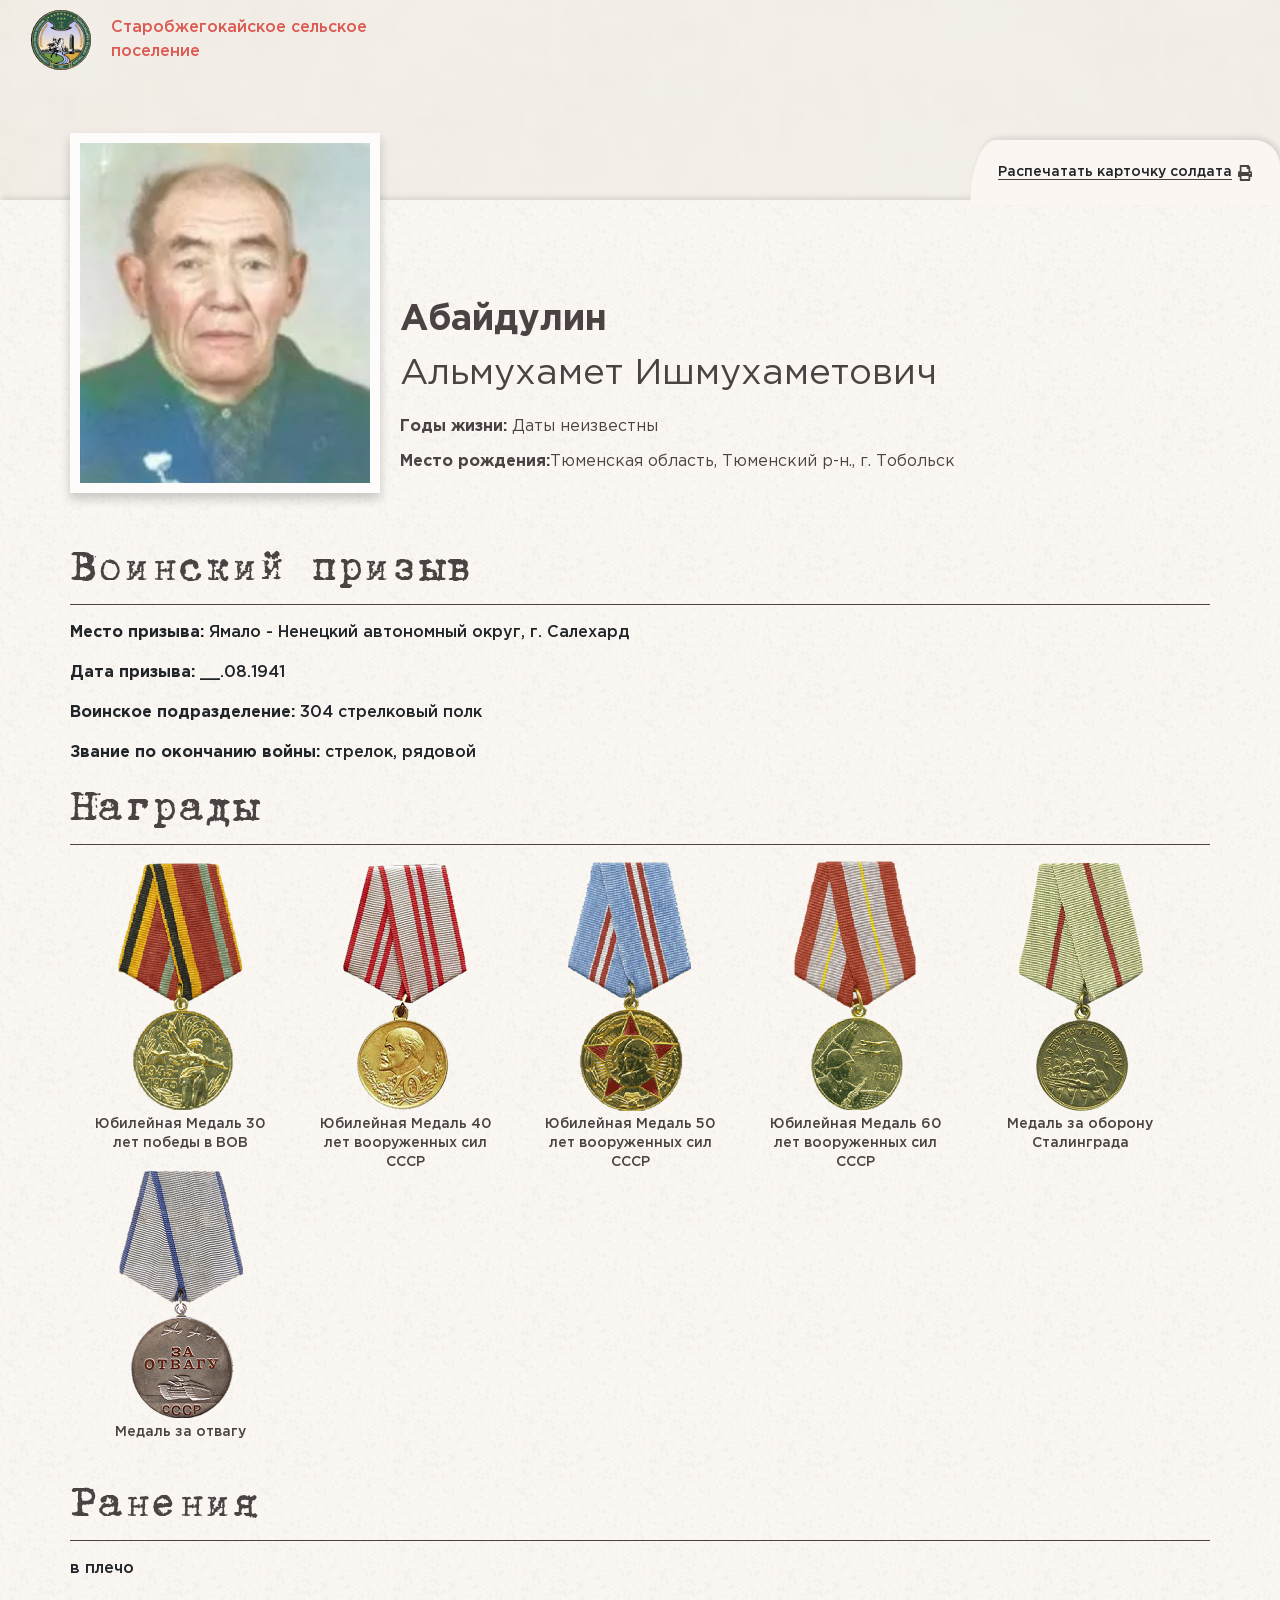
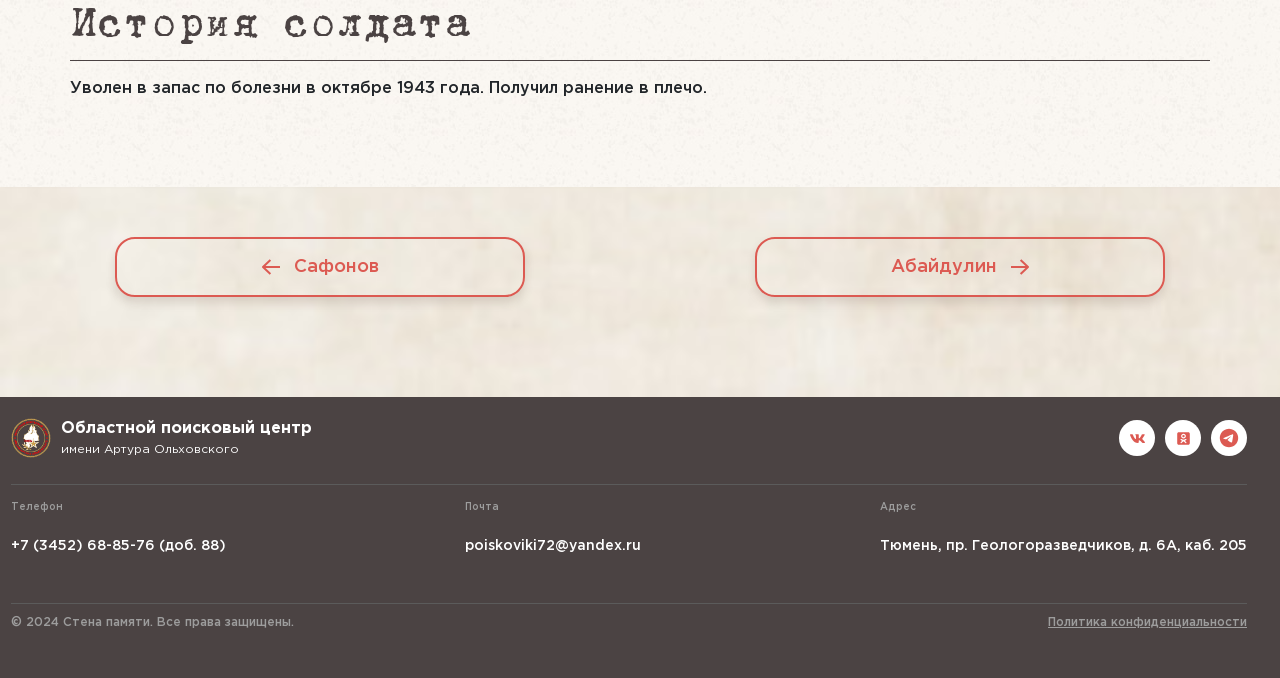
==== commit 7812d28e: "some edits" ====
--- a/card-page.html
+++ b/card-page.html
@@ -21,8 +21,6 @@
       data-template-style="true"
       rel="stylesheet"
     />
-    <script src="js/core.js"></script>
-    <script src="js/template_77859ab797856cd4edbd5aec236d5476_v1.js"></script>
   </head>
   <body>
     <div class="detail-pers">
@@ -34,196 +32,17 @@
                 <div
                   class="logo d-flex justify-content-between align-items-center"
                 >
-                <img src="images/logo.jpg" alt="" />
+                  <img src="images/logo.jpg" alt="" />
+                  <p>
+                    Старобжегокайское сельское <br />
+                    поселение
+                  </p>
                 </div>
               </a>
-
-              <div
-                class="menu-pads position-relative d-flex align-items-center"
-              >
-                <div class="mmmenu">
-                  <aside class="d-inline-block position-relative menu-item">
-                    <a href="#" class="href-menu">О нас</a>
-
-                    <div class="menu-drop">
-                      <a href="#" class="menu-drop__item">Направления работы</a>
-
-                      <a href="#" class="menu-drop__item"
-                        >История поискового продвижения</a
-                      >
-
-                      <a href="#" class="menu-drop__item">Поисковые отряды</a>
-
-                      <a href="#" class="menu-drop__item">Новости</a>
-
-                      <a href="#" class="menu-drop__item">Контакты</a>
-                    </div>
-                  </aside>
-
-                  <a href="#" class="href-menu selected">Стена памяти</a>
-
-                  <aside class="d-inline-block position-relative menu-item">
-                    <a href="#" class="href-menu">узнать судьбу солдата</a>
-
-                    <div class="menu-drop">
-                      <a href="#" class="menu-drop__item"
-                        >Алгоритм поиска информации</a
-                      >
-
-                      <a href="#" class="menu-drop__item"
-                        >Оставить заявку на уточнение судьбы</a
-                      >
-
-                      <a href="#" class="menu-drop__item">Ресурсы для поиска</a>
-                    </div>
-                  </aside>
-
-                  <a href="#" class="href-menu">материалы</a>
-                </div>
-
-                <div id="title-search">
-                  <form action="/search/index.php" class="search">
-                    <input
-                      id="title-search-input"
-                      class="search-input"
-                      placeholder="Поиск по сайту..."
-                      type="text"
-                      name="q"
-                      value=""
-                      size="40"
-                      maxlength="50"
-                      autocomplete="off"
-                    />
-
-                    <svg
-                      width="24"
-                      height="24"
-                      id="search-svg"
-                      viewBox="0 0 24 24"
-                      fill="none"
-                      xmlns="http://www.w3.org/2000/svg"
-                    >
-                      <path
-                        d="M16.6667 14.6667H15.6133L15.24 14.3067C16.5467 12.7867 17.3333 10.8133 17.3333 8.66667C17.3333 3.88 13.4533 0 8.66667 0C3.88 0 0 3.88 0 8.66667C0 13.4533 3.88 17.3333 8.66667 17.3333C10.8133 17.3333 12.7867 16.5467 14.3067 15.24L14.6667 15.6133V16.6667L21.3333 23.32L23.32 21.3333L16.6667 14.6667ZM8.66667 14.6667C5.34667 14.6667 2.66667 11.9867 2.66667 8.66667C2.66667 5.34667 5.34667 2.66667 8.66667 2.66667C11.9867 2.66667 14.6667 5.34667 14.6667 8.66667C14.6667 11.9867 11.9867 14.6667 8.66667 14.6667Z"
-                        fill="#4B4343"
-                      ></path>
-                    </svg>
-                  </form>
-                </div>
-                <script>
-                  $("#search-svg").on("click", function () {
-                    setTimeout(function () {
-                      if ($("input#title-search-input").hasClass("active")) {
-                        $(".mmmenu").css("visibility", "hidden");
-                      } else {
-                        $(".mmmenu").css("visibility", "visible");
-                      }
-                      $("input#title-search-input").focus();
-                    }, 200);
-                  });
-                  BX.ready(function () {
-                    new JCTitleSearch({
-                      AJAX_PAGE: "/photoarchive/",
-                      CONTAINER_ID: "title-search",
-                      INPUT_ID: "title-search-input",
-                      MIN_QUERY_LEN: 2,
-                    });
-                  });
-                </script>
-
-                <button class="navigation__toggle" type="button"></button>
-              </div>
-            </div>
-          </div>
-
-          <ul id="mobile_menu">
-            <li class="menu_item menu_item_parent">
-              <p class="menu_item_link">
-                О нас
-                <span class="menu_item_arrow"></span>
-              </p>
-
-              <ul class="submenu">
-                <li class="menu_item">
-                  <a href="#" class="menu_item_link">Направления работы</a>
-                </li>
-
-                <li class="menu_item">
-                  <a href="#" class="menu_item_link"
-                    >История поискового продвижения</a
-                  >
-                </li>
-
-                <li class="menu_item">
-                  <a href="#" class="menu_item_link">Поисковые отряды</a>
-                </li>
-
-                <li class="menu_item">
-                  <a href="#" class="menu_item_link">Новости</a>
-                </li>
-
-                <li class="menu_item">
-                  <a href="#" class="menu_item_link">Контакты</a>
-                </li>
-              </ul>
-            </li>
-
-            <li class="menu_item">
-              <a href="3" class="menu_item_link">Стена памяти</a>
-            </li>
-
-            <li class="menu_item menu_item_parent">
-              <p class="menu_item_link">
-                узнать судьбу солдата
-                <span class="menu_item_arrow"></span>
-              </p>
-
-              <ul class="submenu">
-                <li class="menu_item">
-                  <a href="#" class="menu_item_link"
-                    >Алгоритм поиска информации</a
-                  >
-                </li>
-
-                <li class="menu_item">
-                  <a href="#" class="menu_item_link"
-                    >Оставить заявку на уточнение судьбы</a
-                  >
-                </li>
-
-                <li class="menu_item">
-                  <a href="#" class="menu_item_link">Ресурсы для поиска</a>
-                </li>
-              </ul>
-            </li>
-
-            <li class="menu_item">
-              <a href="#" class="menu_item_link">материалы</a>
-            </li>
-          </ul>
+            </div>
+          </div>
         </div>
       </header>
-      <div class="container">
-        <div
-          class="bx-breadcrumb"
-          itemprop="http://schema.org/breadcrumb"
-          itemscope=""
-          itemtype="http://schema.org/BreadcrumbList"
-        >
-          <div
-            class="bx-breadcrumb-item"
-            id="bx_breadcrumb_0"
-            itemprop="itemListElement"
-            itemscope=""
-            itemtype="http://schema.org/ListItem"
-          >
-          <span itemprop="name">Старобжегокайское сельское поселение</span>
-            <meta itemprop="position" content="1" />
-          </div>
-      
-          <div style="clear: both"></div>
-        </div>
-      </div>
 
       <style>
         .detail-pers-list__img {
@@ -533,9 +352,5 @@
         </div>
       </div>
     </footer>
-
-    <script src="js/bootstrap-datetimepicker.js" charset="UTF-8"></script>
-    <script src="js/lightgallery.min.js"></script>
-    <script src="js/main.js"></script>
   </body>
 </html>
--- a/css/template_d30ebb7cc8a63ead2b6ced524c36282f_v1.css
+++ b/css/template_d30ebb7cc8a63ead2b6ced524c36282f_v1.css
@@ -1659,7 +1659,14 @@
 .link-logo.hide_for_search {
     display: none;
 }
-
+.link-logo div {
+    display: flex;
+    align-items: center;
+    gap: 20px;
+}
+.link-logo p {
+    margin: 0;
+}
 
 .mt-100 {
     margin-top: 100px;
@@ -2142,7 +2149,7 @@
     width: 100%;
 }
 .main-search__input {
-    width: 100%;
+    width: 75%;
     height: 70px;
     border: none;
     outline: none;
@@ -2155,7 +2162,7 @@
 }
 .main-search__button {
     background: linear-gradient(139.17deg, #FE7866 -20.63%, #BF0330 128.14%);
-    width: 300px;
+    width: 25% !important;
     height: 70px;
     font-size: 14px;
     line-height: 17px;
@@ -2176,7 +2183,7 @@
 .main-search-option {
     margin-top: 30px;
     display: flex;
-    justify-content: space-between;
+    justify-content: space-evenly;
 }
 .main-search-option input[type="checkbox"],
 .add-check input[type="checkbox"] {
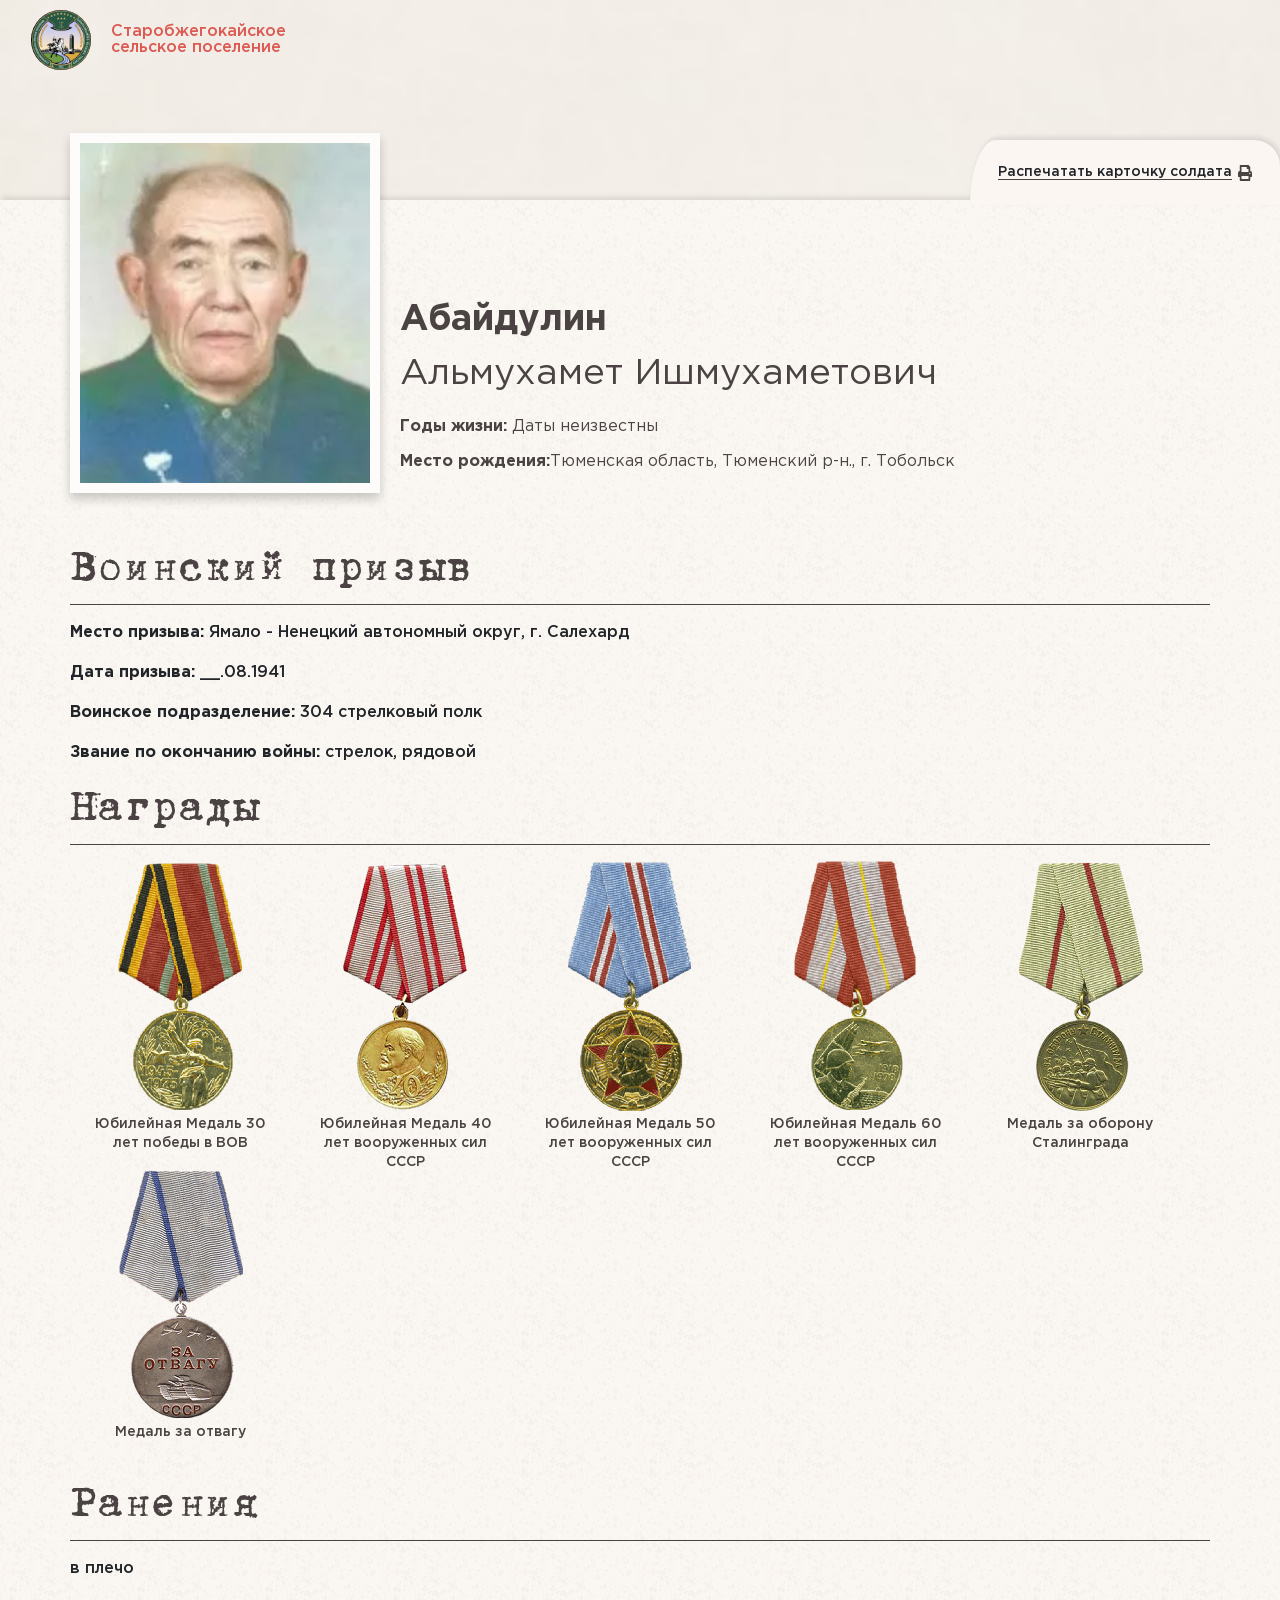
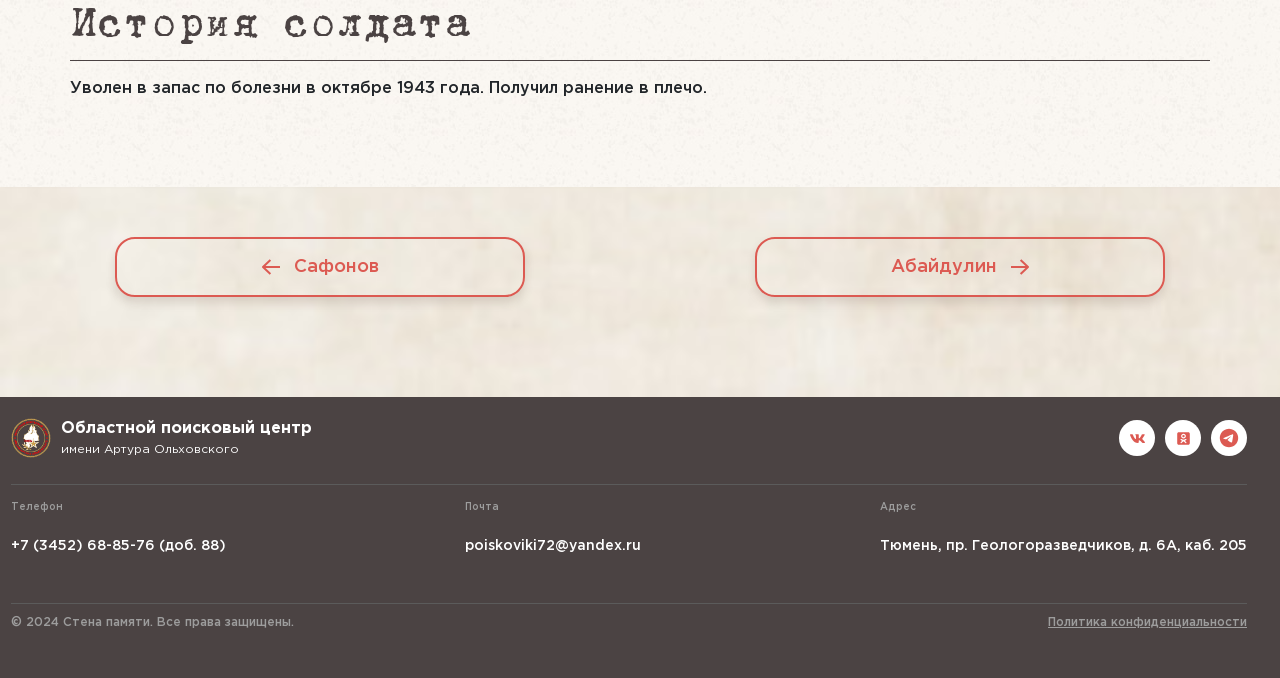
==== commit 86934de7: "logo edits" ====
--- a/card-page.html
+++ b/card-page.html
@@ -33,8 +33,8 @@
                   class="logo d-flex justify-content-between align-items-center"
                 >
                   <img src="images/logo.jpg" alt="" />
-                  <p>
-                    Старобжегокайское сельское <br />
+                  <p class="logo-down">
+                    Старобжегокайское <br /> сельское 
                     поселение
                   </p>
                 </div>
--- a/css/template_d30ebb7cc8a63ead2b6ced524c36282f_v1.css
+++ b/css/template_d30ebb7cc8a63ead2b6ced524c36282f_v1.css
@@ -1687,7 +1687,7 @@
 }
 .logo-down {
     font-size: 14px;
-    line-height: 13px;
+    line-height: 100%;
     color: #DC5A52;
     margin-bottom: 0;
     margin-top: 4px;
@@ -3445,7 +3445,15 @@
         margin-bottom: 20px;
     }
     .main-search__button {
-        width: 100%;
+        width: 100% !important;
+    }
+    .main-search-option {
+        flex-direction: column;
+        gap: 20px;
+        align-items: center;
+    }
+    .memory-search__title {
+        display: none;
     }
     .alf {
         display: block!important;
@@ -5134,7 +5142,7 @@
 }
 .logo-down {
 	font-size: 7px;
-	line-height: 13px;
+	line-height: 100%;
 }
 
 
@@ -5145,7 +5153,7 @@
 	}
 	.logo-down {
 		font-size: 12px;
-		line-height: 12px;
+		line-height: 100%;
 	}
 }
 
@@ -5157,7 +5165,7 @@
 	}
 	.logo-down {
 		font-size: 16px;
-		line-height: 13px;
+		line-height: 100%;
 	}
 }
 
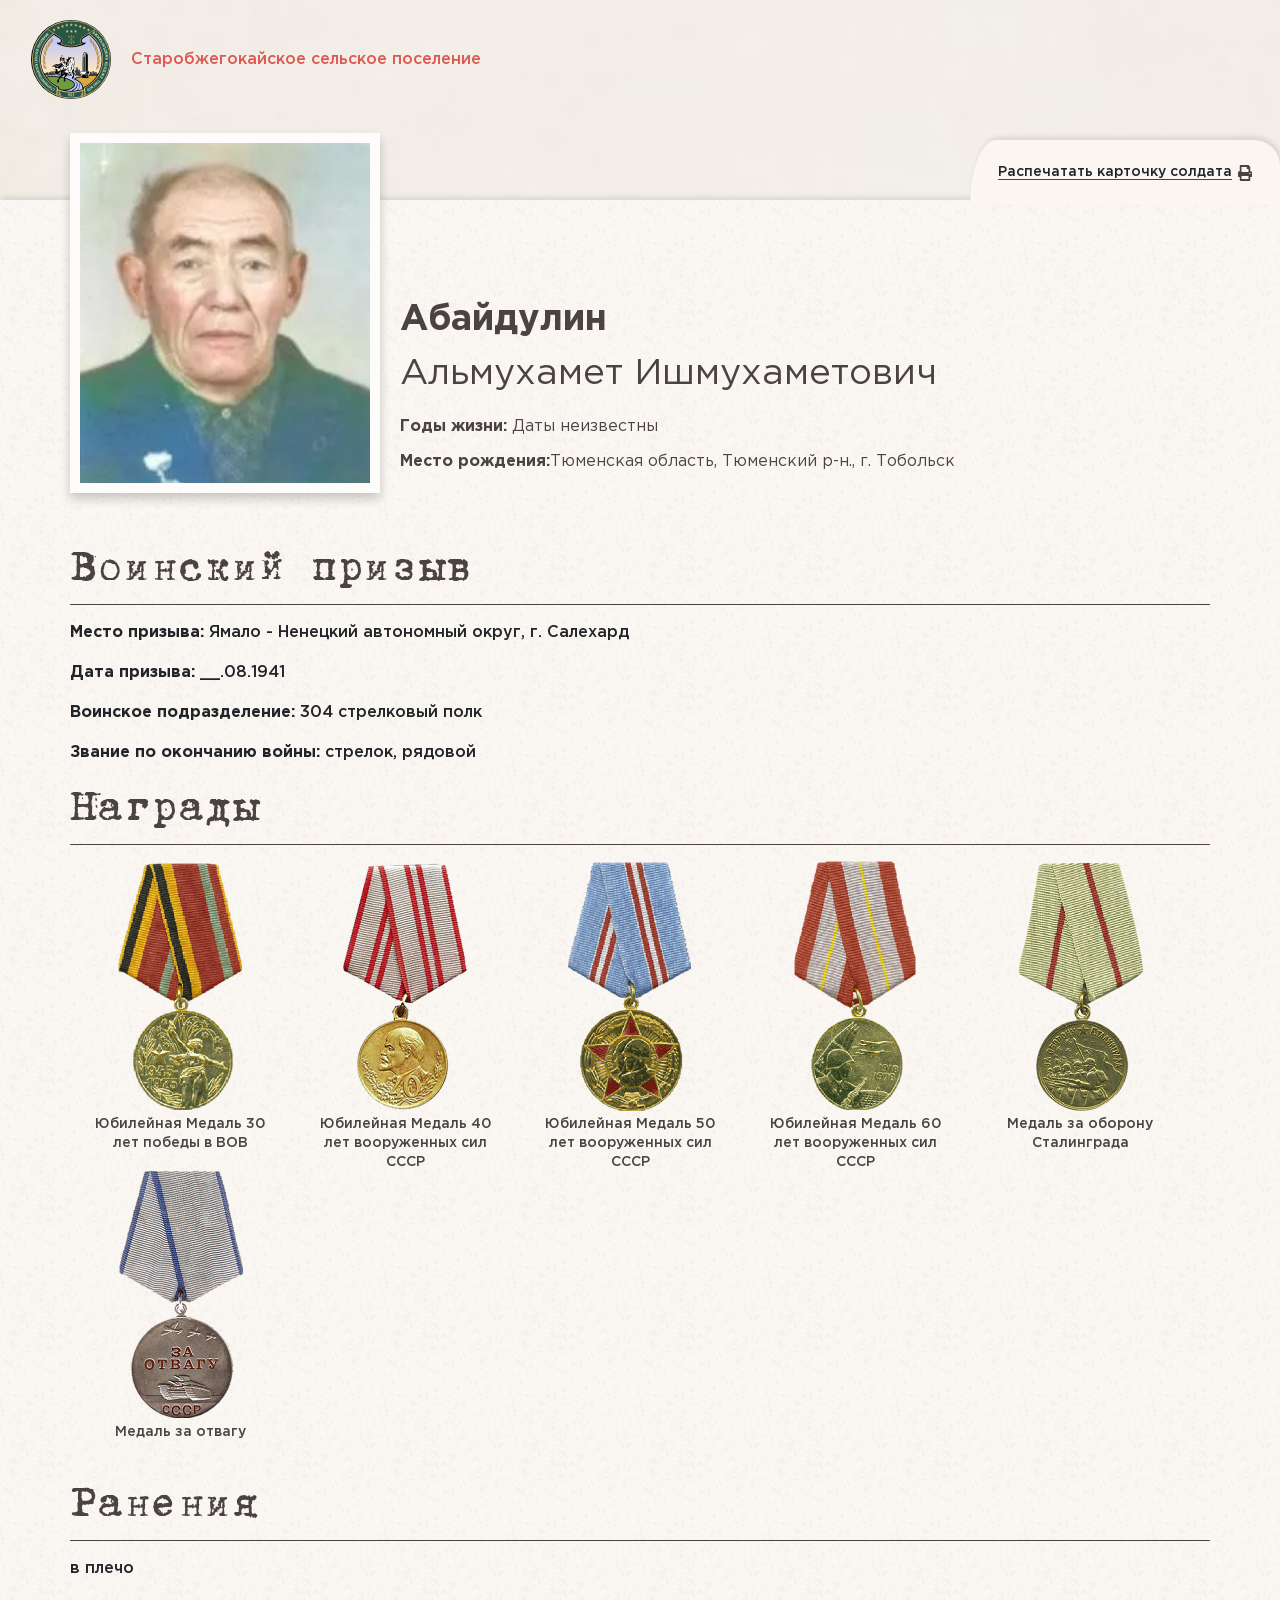
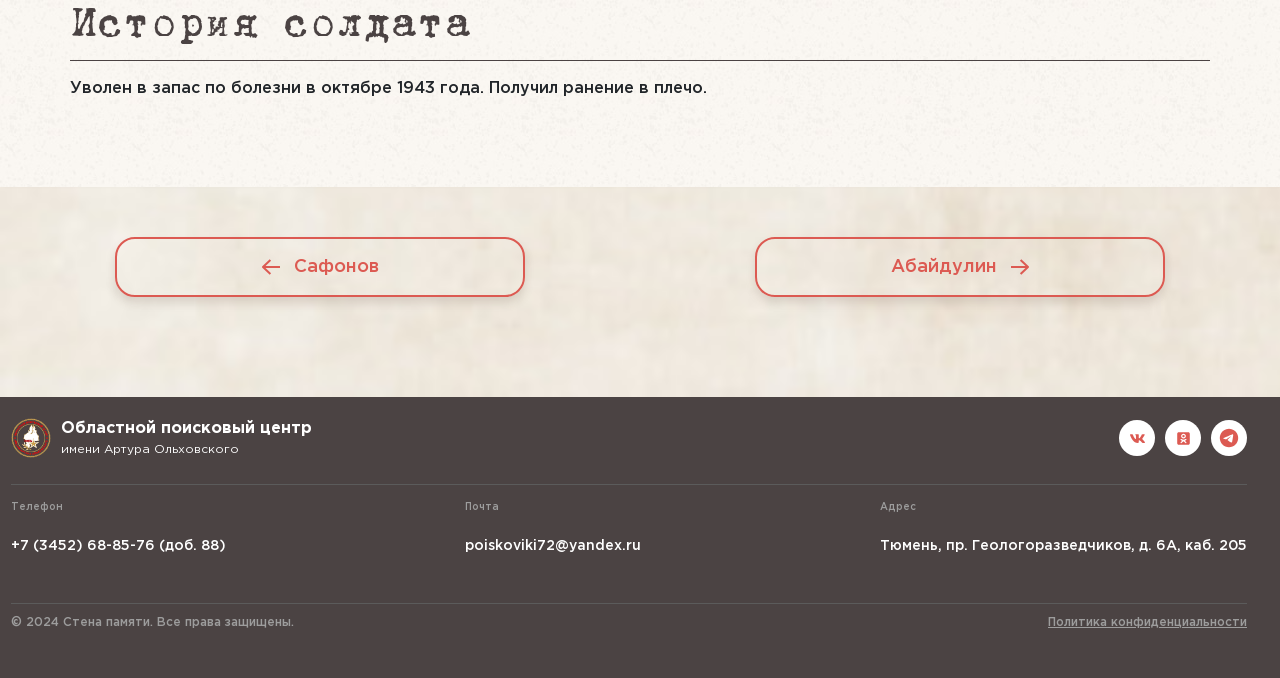
==== commit 8705e995: "logo width" ====
--- a/card-page.html
+++ b/card-page.html
@@ -34,7 +34,7 @@
                 >
                   <img src="images/logo.jpg" alt="" />
                   <p class="logo-down">
-                    Старобжегокайское <br /> сельское 
+                    Старобжегокайское  сельское 
                     поселение
                   </p>
                 </div>
--- a/css/template_d30ebb7cc8a63ead2b6ced524c36282f_v1.css
+++ b/css/template_d30ebb7cc8a63ead2b6ced524c36282f_v1.css
@@ -1655,6 +1655,7 @@
 .link-logo {
     flex-shrink: 0;
     display: block;
+    margin-top: 20px;
 }
 .link-logo.hide_for_search {
     display: none;
@@ -1998,7 +1999,7 @@
     color: #DC5A52;
 }
 .logo img {
-    width: 60px;
+    width: 80px;
     border-radius: 50%;
 }
 .add-dash {
